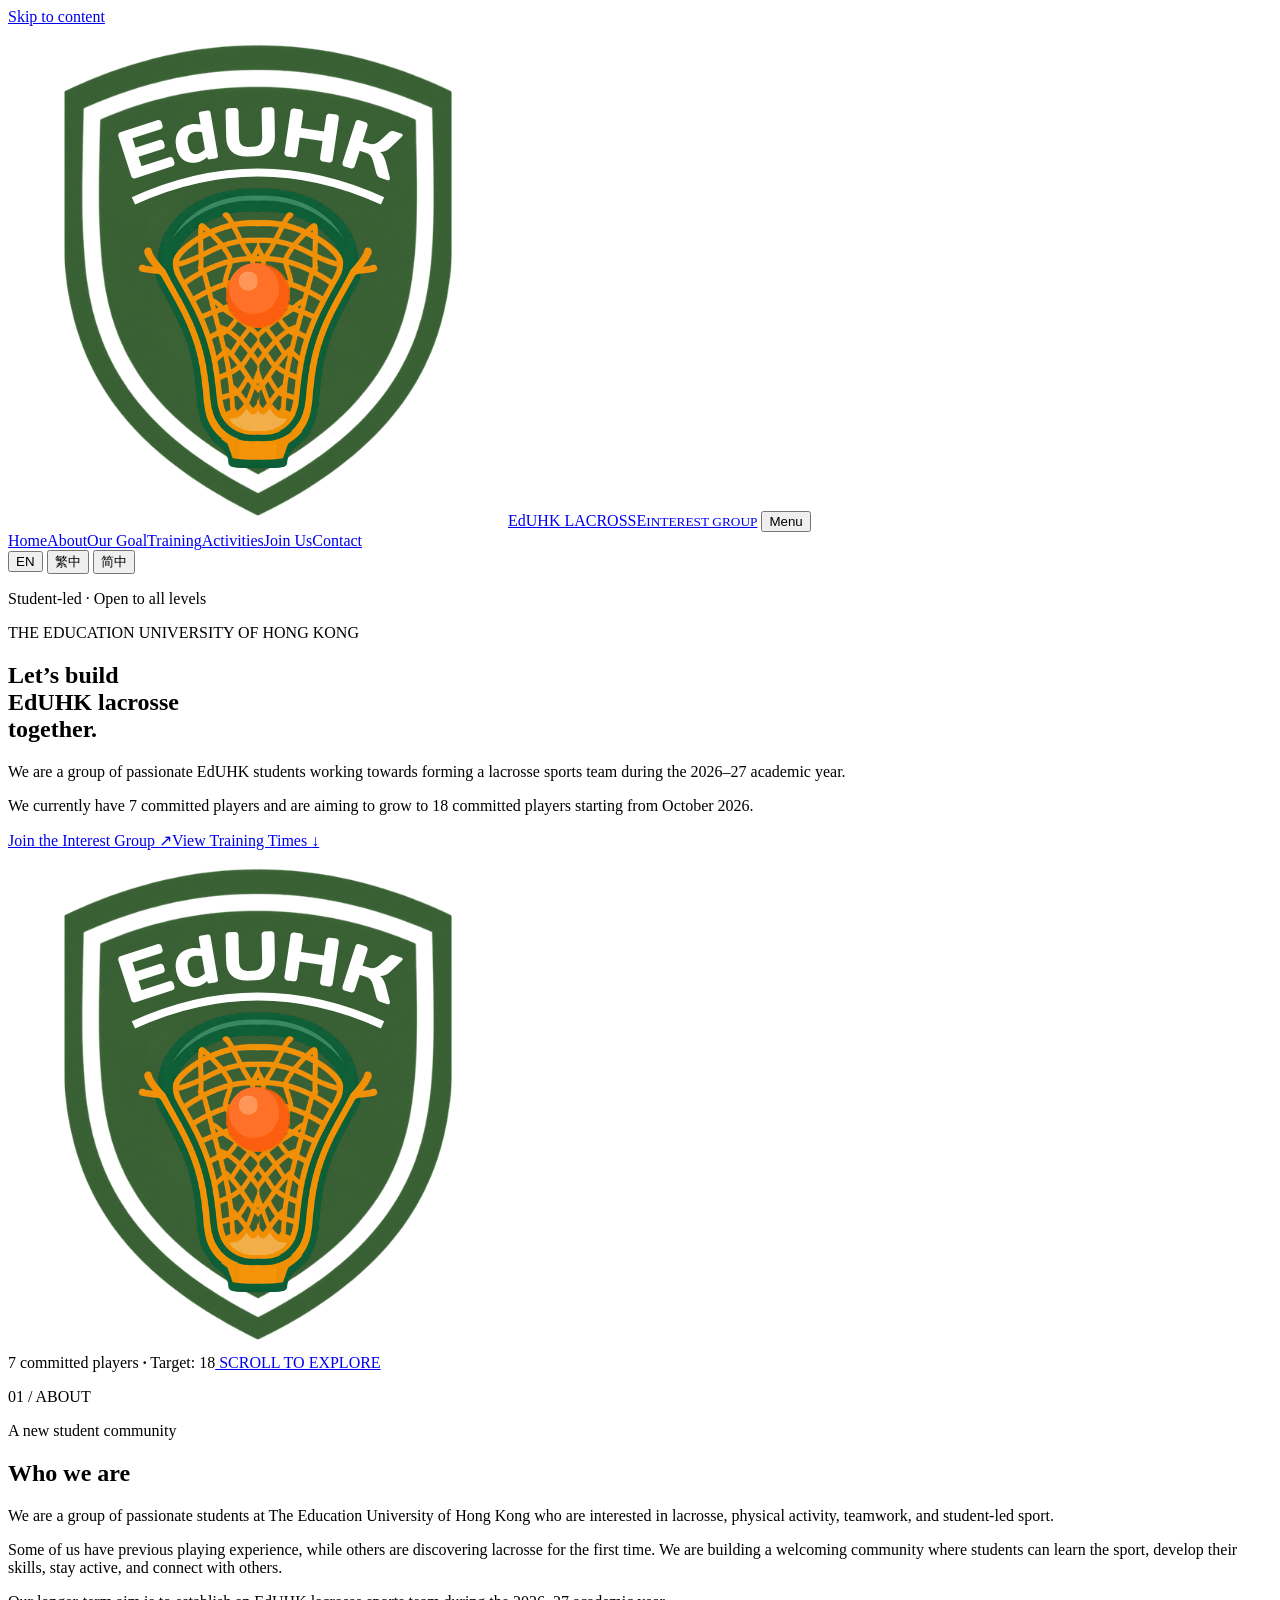
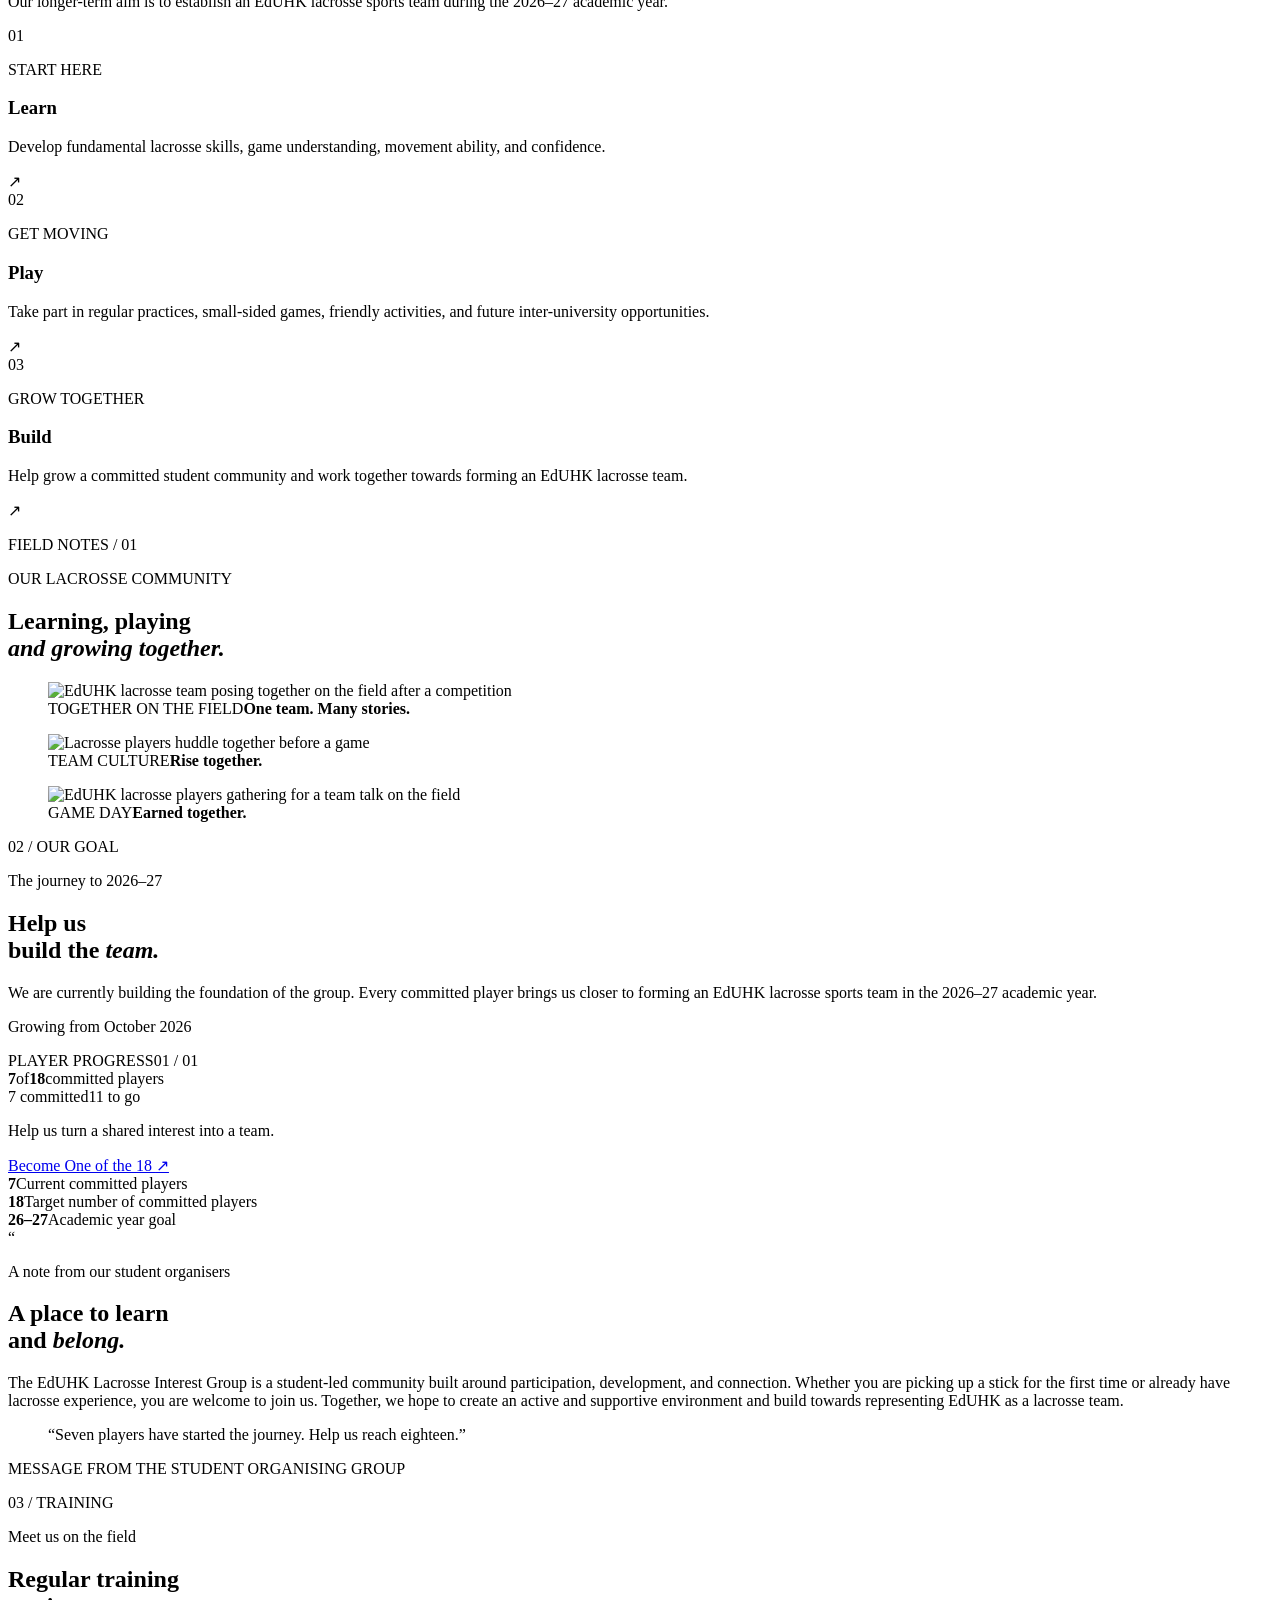
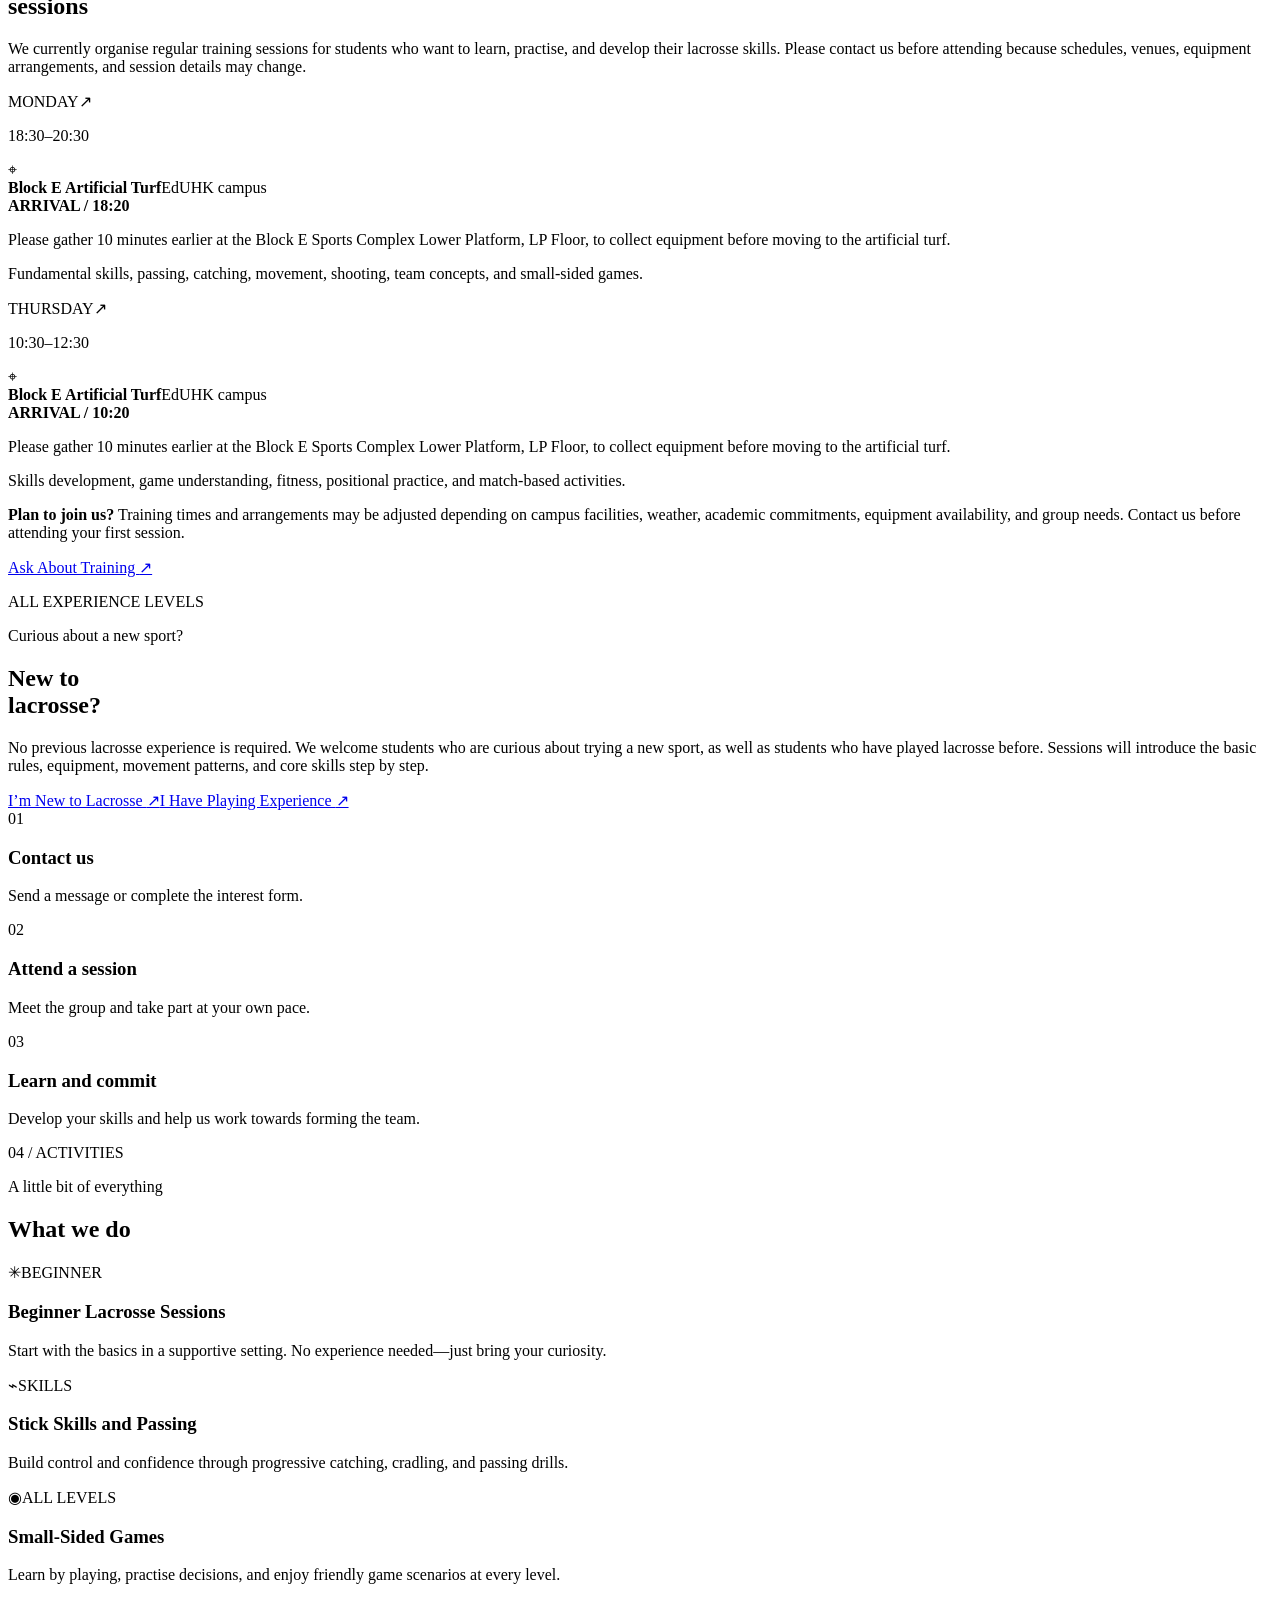
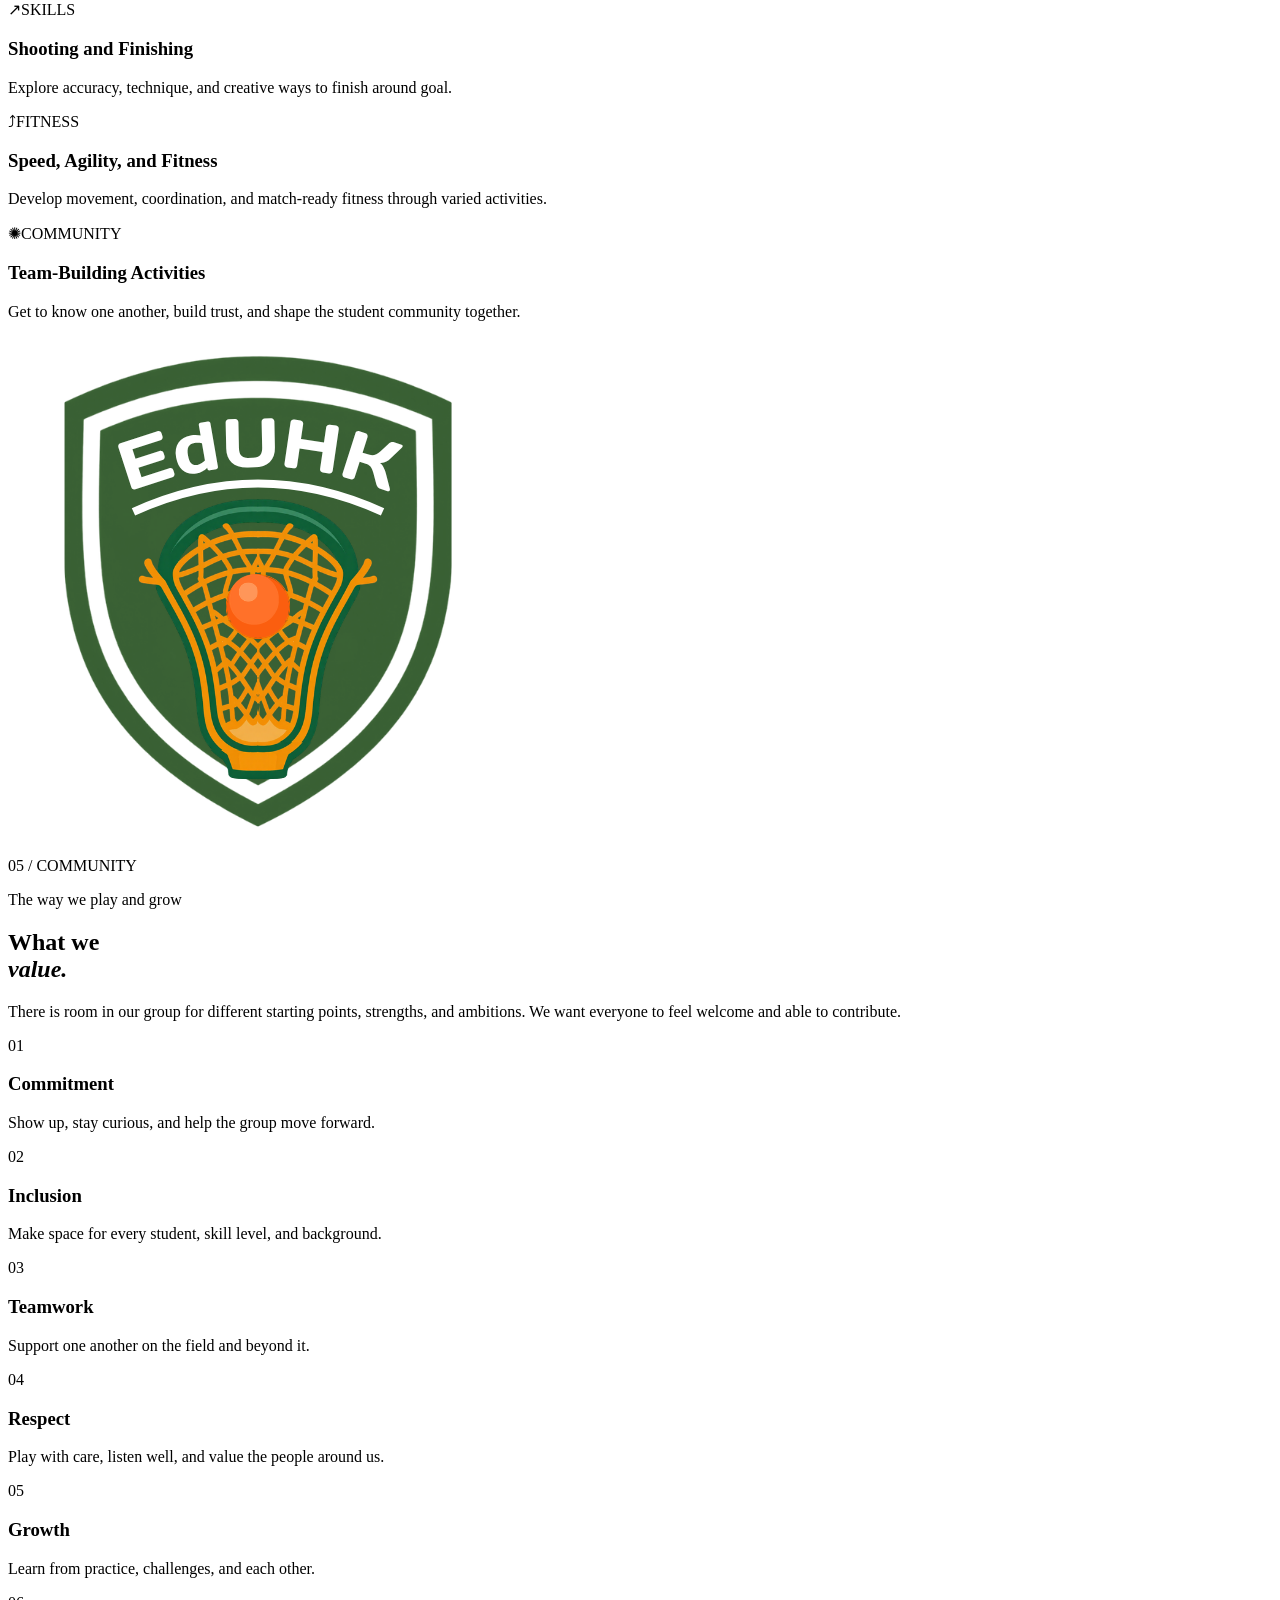
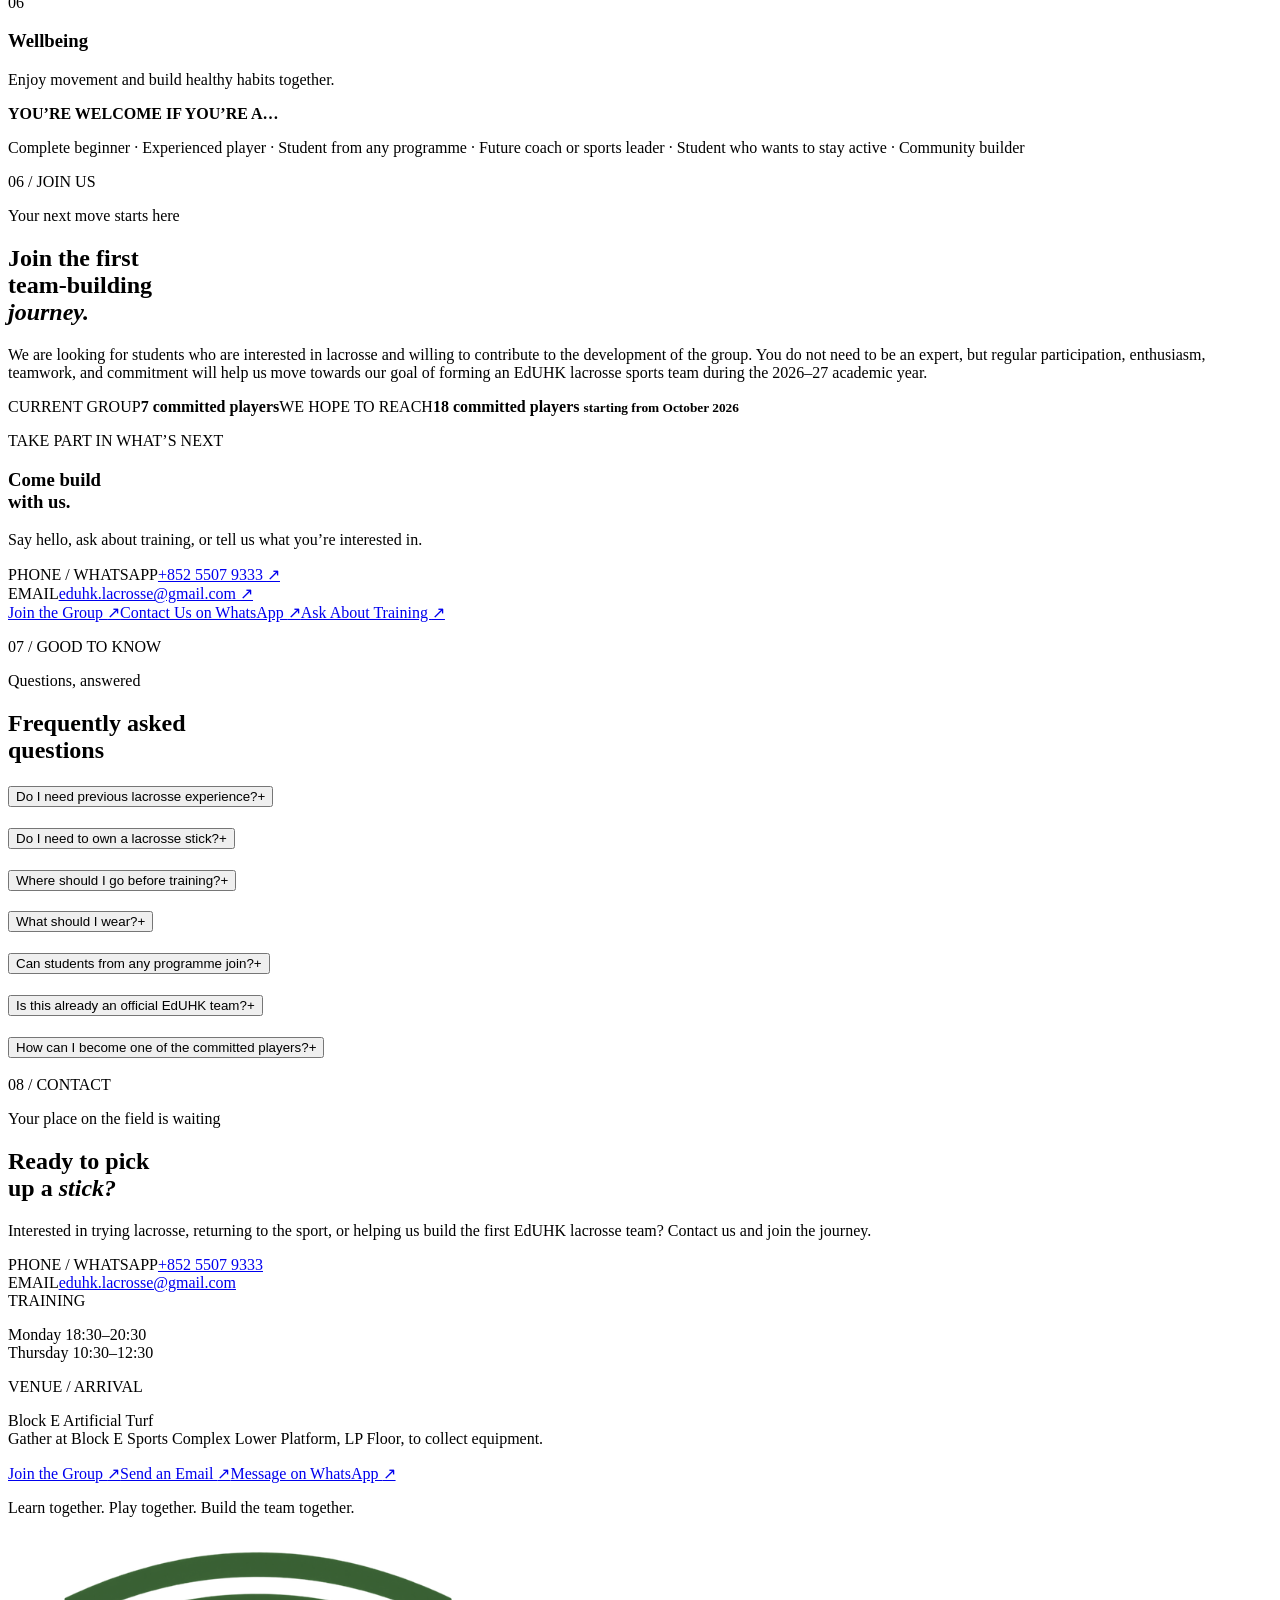
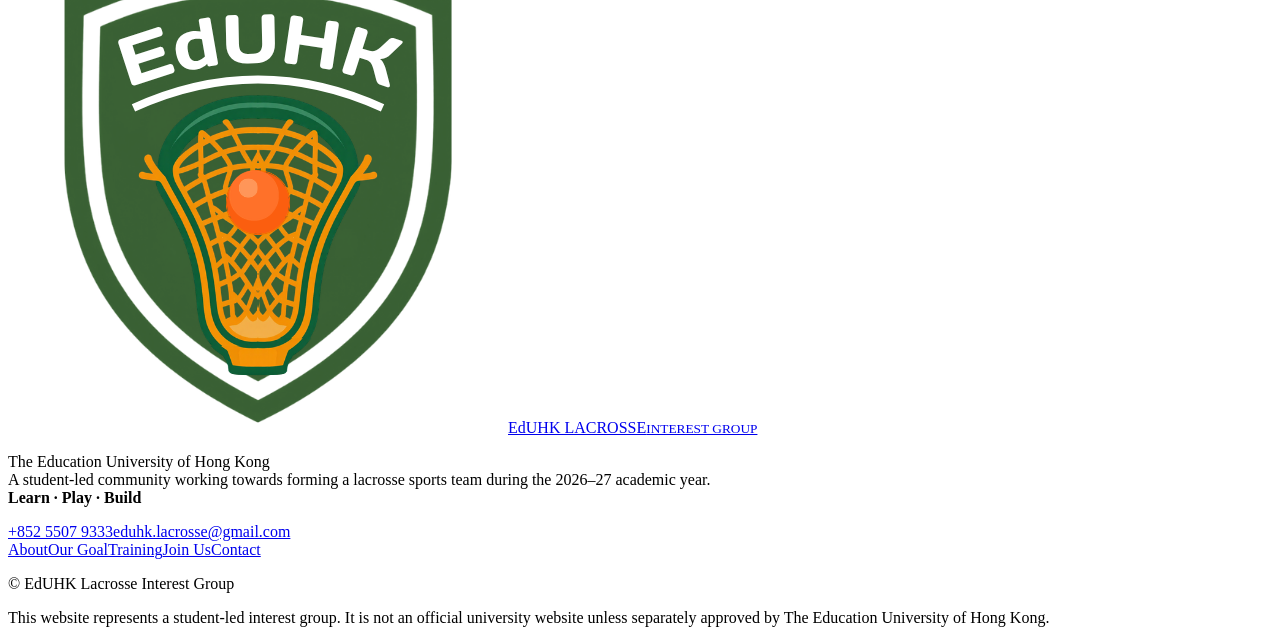
==== index.html @ 7cfa5824 "Add files via upload" ====
<!doctype html>
<html lang="en">
  <head>
    <meta charset="UTF-8" />
    <meta name="viewport" content="width=device-width, initial-scale=1.0" />
    <meta name="theme-color" content="#f7f3ea" />
    <meta name="description" content="Join the student-led EdUHK Lacrosse Interest Group. Learn the sport, meet teammates, and help build towards an EdUHK lacrosse team for 2026–27." />
    <title>EdUHK Lacrosse Interest Group</title>
    <link rel="stylesheet" href="style.css" />
    <script src="script.js" defer></script>
  </head>
  <body>
    <a class="skip-link" href="#main-content">Skip to content</a>
    <header class="site-header">
      <a class="brand" href="#home" aria-label="EdUHK Lacrosse Interest Group home"><img class="brand-mark" src="EdUHK%20Lacrosse%20Emblemcrest.png" alt="" /><span class="brand-name">EdUHK LACROSSE<small>INTEREST GROUP</small></span></a>
      <!-- Approved logo placement: insert an authorised EdUHK or group logo here only after approval. No official logo is used on this site. -->
      <button class="menu-toggle" type="button" aria-expanded="false" aria-controls="primary-navigation" aria-label="Open navigation"><span></span><span></span><span class="menu-label">Menu</span></button>
      <nav class="primary-navigation" id="primary-navigation" aria-label="Main navigation">
        <a href="#home">Home</a><a href="#about">About</a><a href="#goal">Our Goal</a><a href="#training">Training</a><a href="#activities">Activities</a><a href="#join">Join Us</a><a href="#contact">Contact</a>
      </nav>
      <div class="language-switcher" role="group" aria-label="Choose language">
        <button type="button" data-language="en" aria-pressed="false">EN</button>
        <button type="button" data-language="zh-hant" aria-pressed="false">繁中</button>
        <button type="button" data-language="zh-hans" aria-pressed="false">简中</button>
      </div>
    </header>

    <main id="main-content">
      <section class="hero" id="home" aria-labelledby="hero-title">
        <div class="hero-pattern" aria-hidden="true"></div>
        <div class="hero-content">
          <p class="eyebrow"><span class="eyebrow-line"></span> Student-led · Open to all levels</p>
          <p class="hero-label">THE EDUCATION UNIVERSITY OF HONG KONG</p>
          <h1 id="hero-title">Let’s build<br />EdUHK lacrosse<br /><span>together.</span></h1>
          <p class="hero-intro">We are a group of passionate EdUHK students working towards forming a lacrosse sports team during the 2026–27 academic year.</p>
          <p class="hero-detail">We currently have 7 committed players and are aiming to grow to 18 committed players starting from October 2026.</p>
          <div class="hero-actions"><a class="button button-primary" href="https://docs.google.com/forms/d/e/1FAIpQLScw_G3XYBwm4fAk4PmHPFVujRkLZhm_XG7UVZ4OKYPaZ5DOIA/viewform?usp=publish-editor" target="_blank" rel="noopener noreferrer">Join the Interest Group <span aria-hidden="true">↗</span></a><a class="button button-outline" href="#training">View Training Times <span aria-hidden="true">↓</span></a></div>
        </div>
        <div class="hero-visual">
          <img class="hero-emblem" src="EdUHK%20Lacrosse%20Emblemcrest.png" alt="EdUHK Lacrosse Emblemcrest showing the green-and-orange lacrosse crest" />
        </div>
        <div class="hero-bottom"><span class="status-badge"><span class="status-dot"></span> 7 committed players <b>·</b> Target: 18</span><a class="scroll-cue" href="#about"><span class="scroll-cue-line"></span> SCROLL TO EXPLORE</a></div>
      </section>

      <section class="section about-section" id="about" aria-labelledby="about-title">
        <div class="section-heading reveal"><p class="section-number">01 / ABOUT</p><div><p class="eyebrow">A new student community</p><h2 id="about-title">Who we are</h2></div></div>
        <div class="about-copy reveal"><p class="lead-copy">We are a group of passionate students at The Education University of Hong Kong who are interested in lacrosse, physical activity, teamwork, and student-led sport.</p><div class="about-copy-secondary"><p>Some of us have previous playing experience, while others are discovering lacrosse for the first time. We are building a welcoming community where students can learn the sport, develop their skills, stay active, and connect with others.</p><p>Our longer-term aim is to establish an EdUHK lacrosse sports team during the 2026–27 academic year.</p></div></div>
        <div class="feature-grid">
          <article class="feature-card reveal"><span class="feature-icon icon-learn" aria-hidden="true">01</span><p class="card-label">START HERE</p><h3>Learn</h3><p>Develop fundamental lacrosse skills, game understanding, movement ability, and confidence.</p><span class="card-arrow" aria-hidden="true">↗</span></article>
          <article class="feature-card reveal"><span class="feature-icon icon-play" aria-hidden="true">02</span><p class="card-label">GET MOVING</p><h3>Play</h3><p>Take part in regular practices, small-sided games, friendly activities, and future inter-university opportunities.</p><span class="card-arrow" aria-hidden="true">↗</span></article>
          <article class="feature-card reveal"><span class="feature-icon icon-build" aria-hidden="true">03</span><p class="card-label">GROW TOGETHER</p><h3>Build</h3><p>Help grow a committed student community and work together towards forming an EdUHK lacrosse team.</p><span class="card-arrow" aria-hidden="true">↗</span></article>
        </div>
      </section>

      <section class="team-gallery" aria-labelledby="team-gallery-title">
        <div class="gallery-inner">
          <div class="gallery-heading reveal"><p class="section-number">FIELD NOTES / 01</p><p class="eyebrow">OUR LACROSSE COMMUNITY</p><h2 id="team-gallery-title">Learning, playing<br /><em>and growing together.</em></h2></div>
          <div class="team-photo-grid">
            <figure class="team-photo team-photo-feature reveal"><img src="EdUHK%20Lacrosse%20Photo%20/PHOTO-2026-03-22-21-40-42.jpg" alt="EdUHK lacrosse team posing together on the field after a competition" loading="lazy" /><figcaption><span>TOGETHER ON THE FIELD</span><b>One team. Many stories.</b></figcaption></figure>
            <figure class="team-photo reveal"><img src="EdUHK%20Lacrosse%20Photo%20/PHOTO-2026-03-22-22-11-04.jpg" alt="Lacrosse players huddle together before a game" loading="lazy" /><figcaption><span>TEAM CULTURE</span><b>Rise together.</b></figcaption></figure>
            <figure class="team-photo reveal"><img src="EdUHK%20Lacrosse%20Photo%20/PHOTO-2026-03-22-21-41-08.jpg" alt="EdUHK lacrosse players gathering for a team talk on the field" loading="lazy" /><figcaption><span>GAME DAY</span><b>Earned together.</b></figcaption></figure>
          </div>
        </div>
      </section>

      <section class="goal-section" id="goal" aria-labelledby="goal-title">
        <div class="goal-inner">
          <div class="goal-copy reveal"><p class="section-number section-number-light">02 / OUR GOAL</p><p class="eyebrow eyebrow-light">The journey to 2026–27</p><h2 id="goal-title">Help us<br />build the <em>team.</em></h2><p>We are currently building the foundation of the group. Every committed player brings us closer to forming an EdUHK lacrosse sports team in the 2026–27 academic year.</p><p class="target-period"><span class="target-pulse"></span> Growing from October 2026</p></div>
          <div class="progress-panel reveal"><div class="progress-header"><span>PLAYER PROGRESS</span><span>01 / 01</span></div><div class="progress-count"><strong>7</strong><span>of</span><strong>18</strong><span>committed players</span></div><div class="progress-track" role="progressbar" aria-label="Committed players towards the target of 18" aria-valuenow="7" aria-valuemin="0" aria-valuemax="18" aria-valuetext="7 of 18 committed players"><span class="progress-fill"></span></div><div class="progress-caption"><span>7 committed</span><span>11 to go</span></div><p class="progress-note">Help us turn a shared interest into a team.</p><a class="button button-light" href="#join">Become One of the 18 <span aria-hidden="true">↗</span></a></div>
          <div class="stats-row"><article class="stat-card reveal"><strong>7</strong><span>Current committed players</span></article><article class="stat-card reveal"><strong>18</strong><span>Target number of committed players</span></article><article class="stat-card reveal"><strong>26<span>–27</span></strong><span>Academic year goal</span></article></div>
        </div>
      </section>

      <section class="message-section section" aria-labelledby="message-title">
        <div class="message-mark" aria-hidden="true">“</div><div class="message-content reveal"><p class="eyebrow">A note from our student organisers</p><h2 id="message-title">A place to learn<br />and <em>belong.</em></h2><p>The EdUHK Lacrosse Interest Group is a student-led community built around participation, development, and connection. Whether you are picking up a stick for the first time or already have lacrosse experience, you are welcome to join us. Together, we hope to create an active and supportive environment and build towards representing EdUHK as a lacrosse team.</p><blockquote>“Seven players have started the journey. Help us reach eighteen.”</blockquote><span class="message-attribution">MESSAGE FROM THE STUDENT ORGANISING GROUP</span></div>
      </section>

      <section class="section training-section" id="training" aria-labelledby="training-title">
        <div class="section-heading reveal"><p class="section-number">03 / TRAINING</p><div><p class="eyebrow">Meet us on the field</p><h2 id="training-title">Regular training<br />sessions</h2></div></div>
        <p class="section-intro reveal">We currently organise regular training sessions for students who want to learn, practise, and develop their lacrosse skills. Please contact us before attending because schedules, venues, equipment arrangements, and session details may change.</p>
        <div class="schedule-grid">
          <article class="schedule-card reveal"><div class="schedule-top"><span class="day-label">MONDAY</span><span class="schedule-icon" aria-hidden="true">↗</span></div><p class="schedule-time">18:30<span>–</span>20:30</p><div class="schedule-location"><span class="location-pin" aria-hidden="true">⌖</span><div><strong>Block E Artificial Turf</strong><span>EdUHK campus</span></div></div><div class="arrival-note"><strong>ARRIVAL / 18:20</strong><p>Please gather 10 minutes earlier at the Block E Sports Complex Lower Platform, LP Floor, to collect equipment before moving to the artificial turf.</p></div><p class="session-description">Fundamental skills, passing, catching, movement, shooting, team concepts, and small-sided games.</p></article>
          <article class="schedule-card schedule-card-green reveal"><div class="schedule-top"><span class="day-label">THURSDAY</span><span class="schedule-icon" aria-hidden="true">↗</span></div><p class="schedule-time">10:30<span>–</span>12:30</p><div class="schedule-location"><span class="location-pin" aria-hidden="true">⌖</span><div><strong>Block E Artificial Turf</strong><span>EdUHK campus</span></div></div><div class="arrival-note"><strong>ARRIVAL / 10:20</strong><p>Please gather 10 minutes earlier at the Block E Sports Complex Lower Platform, LP Floor, to collect equipment before moving to the artificial turf.</p></div><p class="session-description">Skills development, game understanding, fitness, positional practice, and match-based activities.</p></article>
        </div>
        <aside class="training-foot reveal" aria-label="Training arrangements"><p><strong>Plan to join us?</strong> Training times and arrangements may be adjusted depending on campus facilities, weather, academic commitments, equipment availability, and group needs. Contact us before attending your first session.</p><a class="text-link" href="mailto:eduhk.lacrosse@gmail.com?subject=Question%20About%20Lacrosse%20Training">Ask About Training <span aria-hidden="true">↗</span></a></aside>
      </section>

      <section class="beginner-section" aria-labelledby="beginner-title"><div class="beginner-inner"><div class="beginner-copy reveal"><p class="section-number section-number-light">ALL EXPERIENCE LEVELS</p><p class="eyebrow eyebrow-light">Curious about a new sport?</p><h2 id="beginner-title">New to<br />lacrosse<span>?</span></h2><p>No previous lacrosse experience is required. We welcome students who are curious about trying a new sport, as well as students who have played lacrosse before. Sessions will introduce the basic rules, equipment, movement patterns, and core skills step by step.</p><div class="beginner-actions"><a class="button button-light" href="#join">I’m New to Lacrosse <span aria-hidden="true">↗</span></a><a class="button button-dark-outline" href="#join">I Have Playing Experience <span aria-hidden="true">↗</span></a></div></div><div class="steps-list"><article class="step-item reveal"><span>01</span><div><h3>Contact us</h3><p>Send a message or complete the interest form.</p></div></article><article class="step-item reveal"><span>02</span><div><h3>Attend a session</h3><p>Meet the group and take part at your own pace.</p></div></article><article class="step-item reveal"><span>03</span><div><h3>Learn and commit</h3><p>Develop your skills and help us work towards forming the team.</p></div></article></div></div></section>

      <section class="section activities-section" id="activities" aria-labelledby="activities-title"><div class="section-heading reveal"><p class="section-number">04 / ACTIVITIES</p><div><p class="eyebrow">A little bit of everything</p><h2 id="activities-title">What we do</h2></div></div><div class="activity-grid">
        <article class="activity-card reveal"><span class="activity-icon" aria-hidden="true">✳</span><span class="activity-tag">BEGINNER</span><h3>Beginner Lacrosse Sessions</h3><p>Start with the basics in a supportive setting. No experience needed—just bring your curiosity.</p></article>
        <article class="activity-card reveal"><span class="activity-icon" aria-hidden="true">⌁</span><span class="activity-tag">SKILLS</span><h3>Stick Skills and Passing</h3><p>Build control and confidence through progressive catching, cradling, and passing drills.</p></article>
        <article class="activity-card reveal"><span class="activity-icon" aria-hidden="true">◉</span><span class="activity-tag">ALL LEVELS</span><h3>Small-Sided Games</h3><p>Learn by playing, practise decisions, and enjoy friendly game scenarios at every level.</p></article>
        <article class="activity-card reveal"><span class="activity-icon" aria-hidden="true">↗</span><span class="activity-tag">SKILLS</span><h3>Shooting and Finishing</h3><p>Explore accuracy, technique, and creative ways to finish around goal.</p></article>
        <article class="activity-card reveal"><span class="activity-icon" aria-hidden="true">⤴</span><span class="activity-tag">FITNESS</span><h3>Speed, Agility, and Fitness</h3><p>Develop movement, coordination, and match-ready fitness through varied activities.</p></article>
        <article class="activity-card reveal"><span class="activity-icon" aria-hidden="true">✺</span><span class="activity-tag">COMMUNITY</span><h3>Team-Building Activities</h3><p>Get to know one another, build trust, and shape the student community together.</p></article>
      </div></section>

      <section class="values-section" aria-labelledby="values-title"><img class="values-emblem" src="EdUHK%20Lacrosse%20Emblemcrest.png" alt="" aria-hidden="true" /><div class="values-inner"><div class="values-heading reveal"><p class="section-number">05 / COMMUNITY</p><p class="eyebrow">The way we play and grow</p><h2 id="values-title">What we<br /><em>value.</em></h2><p>There is room in our group for different starting points, strengths, and ambitions. We want everyone to feel welcome and able to contribute.</p></div><div class="values-grid"><article class="value-item reveal"><span>01</span><h3>Commitment</h3><p>Show up, stay curious, and help the group move forward.</p></article><article class="value-item reveal"><span>02</span><h3>Inclusion</h3><p>Make space for every student, skill level, and background.</p></article><article class="value-item reveal"><span>03</span><h3>Teamwork</h3><p>Support one another on the field and beyond it.</p></article><article class="value-item reveal"><span>04</span><h3>Respect</h3><p>Play with care, listen well, and value the people around us.</p></article><article class="value-item reveal"><span>05</span><h3>Growth</h3><p>Learn from practice, challenges, and each other.</p></article><article class="value-item reveal"><span>06</span><h3>Wellbeing</h3><p>Enjoy movement and build healthy habits together.</p></article></div><div class="welcome-strip reveal"><strong>YOU’RE WELCOME IF YOU’RE A…</strong><p>Complete beginner <span>·</span> Experienced player <span>·</span> Student from any programme <span>·</span> Future coach or sports leader <span>·</span> Student who wants to stay active <span>·</span> Community builder</p></div></div></section>

      <section class="join-section" id="join" aria-labelledby="join-title"><div class="join-inner"><div class="join-copy reveal"><p class="section-number section-number-light">06 / JOIN US</p><p class="eyebrow eyebrow-light">Your next move starts here</p><h2 id="join-title">Join the first<br />team-building<br /><em>journey.</em></h2><p>We are looking for students who are interested in lacrosse and willing to contribute to the development of the group. You do not need to be an expert, but regular participation, enthusiasm, teamwork, and commitment will help us move towards our goal of forming an EdUHK lacrosse sports team during the 2026–27 academic year.</p><div class="join-target"><span>CURRENT GROUP</span><strong>7 committed players</strong><span>WE HOPE TO REACH</span><strong>18 committed players <small>starting from October 2026</small></strong></div></div><div class="join-card reveal"><p class="card-label">TAKE PART IN WHAT’S NEXT</p><h3>Come build<br />with us.</h3><p>Say hello, ask about training, or tell us what you’re interested in.</p><div class="contact-method"><span>PHONE / WHATSAPP</span><a href="tel:+85255079333">+852 5507 9333 <span aria-hidden="true">↗</span></a></div><div class="contact-method"><span>EMAIL</span><a href="mailto:eduhk.lacrosse@gmail.com">eduhk.lacrosse@gmail.com <span aria-hidden="true">↗</span></a></div><!-- Replace these contact actions with an approved Google Form, Instagram account, or student group-chat link when available. --><div class="join-buttons"><a class="button button-primary" href="https://docs.google.com/forms/d/e/1FAIpQLScw_G3XYBwm4fAk4PmHPFVujRkLZhm_XG7UVZ4OKYPaZ5DOIA/viewform?usp=publish-editor" target="_blank" rel="noopener noreferrer">Join the Group <span aria-hidden="true">↗</span></a><a class="button button-whatsapp" href="https://wa.me/85255079333" target="_blank" rel="noopener noreferrer">Contact Us on WhatsApp <span aria-hidden="true">↗</span></a><a class="button button-outline" href="mailto:eduhk.lacrosse@gmail.com?subject=Question%20About%20Lacrosse%20Training">Ask About Training <span aria-hidden="true">↗</span></a></div></div></div></section>

      <section class="section faq-section" aria-labelledby="faq-title"><div class="section-heading reveal"><p class="section-number">07 / GOOD TO KNOW</p><div><p class="eyebrow">Questions, answered</p><h2 id="faq-title">Frequently asked<br />questions</h2></div></div><div class="faq-list">
        <article class="faq-item reveal"><h3><button class="faq-question" type="button" aria-expanded="false" aria-controls="faq-answer-1" id="faq-question-1">Do I need previous lacrosse experience?<span aria-hidden="true">+</span></button></h3><div class="faq-answer" id="faq-answer-1" role="region" aria-labelledby="faq-question-1" hidden><p>No. Beginners are welcome, and we will introduce basic skills, rules, equipment, and game activities step by step.</p></div></article>
        <article class="faq-item reveal"><h3><button class="faq-question" type="button" aria-expanded="false" aria-controls="faq-answer-2" id="faq-question-2">Do I need to own a lacrosse stick?<span aria-hidden="true">+</span></button></h3><div class="faq-answer" id="faq-answer-2" role="region" aria-labelledby="faq-question-2" hidden><p>Not necessarily. Contact the organising group before attending so we can explain current equipment arrangements and availability. If you are browsing options, the <a href="https://www.nike.com/t/surge-lt-big-kids-lacrosse-complete-stick-hfMVWn" target="_blank" rel="noopener noreferrer">Nike Surge LT lacrosse stick</a> is one example—please check sizing and suitability with us before purchasing.</p></div></article>
        <article class="faq-item reveal"><h3><button class="faq-question" type="button" aria-expanded="false" aria-controls="faq-answer-3" id="faq-question-3">Where should I go before training?<span aria-hidden="true">+</span></button></h3><div class="faq-answer" id="faq-answer-3" role="region" aria-labelledby="faq-question-3" hidden><p>Gather at the Block E Sports Complex Lower Platform, LP Floor. We will collect equipment before going to the Block E Artificial Turf.</p></div></article>
        <article class="faq-item reveal"><h3><button class="faq-question" type="button" aria-expanded="false" aria-controls="faq-answer-4" id="faq-question-4">What should I wear?<span aria-hidden="true">+</span></button></h3><div class="faq-answer" id="faq-answer-4" role="region" aria-labelledby="faq-question-4" hidden><p>Wear comfortable sports clothing and suitable athletic shoes. Bring water and any personal sports equipment you already have.</p></div></article>
        <article class="faq-item reveal"><h3><button class="faq-question" type="button" aria-expanded="false" aria-controls="faq-answer-5" id="faq-question-5">Can students from any programme join?<span aria-hidden="true">+</span></button></h3><div class="faq-answer" id="faq-answer-5" role="region" aria-labelledby="faq-question-5" hidden><p>Yes. The group welcomes students from different programmes who are interested in learning, participating, and helping to build the community.</p></div></article>
        <article class="faq-item reveal"><h3><button class="faq-question" type="button" aria-expanded="false" aria-controls="faq-answer-6" id="faq-question-6">Is this already an official EdUHK team?<span aria-hidden="true">+</span></button></h3><div class="faq-answer" id="faq-answer-6" role="region" aria-labelledby="faq-question-6" hidden><p>We are currently a student-led lacrosse interest group working towards forming a sports team during the 2026–27 academic year. Official team status and future competitions will depend on the relevant approval and development process.</p></div></article>
        <article class="faq-item reveal"><h3><button class="faq-question" type="button" aria-expanded="false" aria-controls="faq-answer-7" id="faq-question-7">How can I become one of the committed players?<span aria-hidden="true">+</span></button></h3><div class="faq-answer" id="faq-answer-7" role="region" aria-labelledby="faq-question-7" hidden><p>Contact us by WhatsApp or email, attend training regularly, and speak with the organising group about your interest and availability.</p></div></article>
      </div></section>

      <section class="contact-section" id="contact" aria-labelledby="contact-title"><div class="contact-decoration" aria-hidden="true"><span></span><span></span><span></span></div><div class="contact-content reveal"><p class="section-number section-number-light">08 / CONTACT</p><p class="eyebrow eyebrow-light">Your place on the field is waiting</p><h2 id="contact-title">Ready to pick<br />up a <em>stick?</em></h2><p class="contact-intro">Interested in trying lacrosse, returning to the sport, or helping us build the first EdUHK lacrosse team? Contact us and join the journey.</p><div class="contact-overview"><div><span>PHONE / WHATSAPP</span><a href="tel:+85255079333">+852 5507 9333</a></div><div><span>EMAIL</span><a href="mailto:eduhk.lacrosse@gmail.com">eduhk.lacrosse@gmail.com</a></div><div><span>TRAINING</span><p>Monday 18:30–20:30<br />Thursday 10:30–12:30</p></div><div><span>VENUE / ARRIVAL</span><p>Block E Artificial Turf<br />Gather at Block E Sports Complex Lower Platform, LP Floor, to collect equipment.</p></div></div><div class="contact-actions"><a class="button button-light" href="mailto:eduhk.lacrosse@gmail.com?subject=Join%20EdUHK%20Lacrosse%20Interest%20Group">Join the Group <span aria-hidden="true">↗</span></a><a class="button button-dark-outline" href="mailto:eduhk.lacrosse@gmail.com">Send an Email <span aria-hidden="true">↗</span></a><a class="button button-dark-outline" href="https://wa.me/85255079333" target="_blank" rel="noopener noreferrer">Message on WhatsApp <span aria-hidden="true">↗</span></a></div><p class="final-line">Learn together. Play together. Build the team together.</p></div></section>
    </main>

    <footer class="site-footer"><div class="footer-main"><a class="brand footer-brand" href="#home" aria-label="EdUHK Lacrosse Interest Group home"><img class="brand-mark" src="EdUHK%20Lacrosse%20Emblemcrest.png" alt="" /><span class="brand-name">EdUHK LACROSSE<small>INTEREST GROUP</small></span></a><p>The Education University of Hong Kong<br />A student-led community working towards forming a lacrosse sports team during the 2026–27 academic year.<br /><strong class="footer-tagline">Learn · Play · Build</strong></p><div class="footer-contact"><a href="tel:+85255079333">+852 5507 9333</a><a href="mailto:eduhk.lacrosse@gmail.com">eduhk.lacrosse@gmail.com</a></div></div><div class="footer-bottom"><nav aria-label="Footer navigation"><a href="#about">About</a><a href="#goal">Our Goal</a><a href="#training">Training</a><a href="#join">Join Us</a><a href="#contact">Contact</a></nav><p>© <span id="current-year"></span> EdUHK Lacrosse Interest Group</p></div><p class="disclaimer">This website represents a student-led interest group. It is not an official university website unless separately approved by The Education University of Hong Kong.</p></footer>
  </body>
</html>
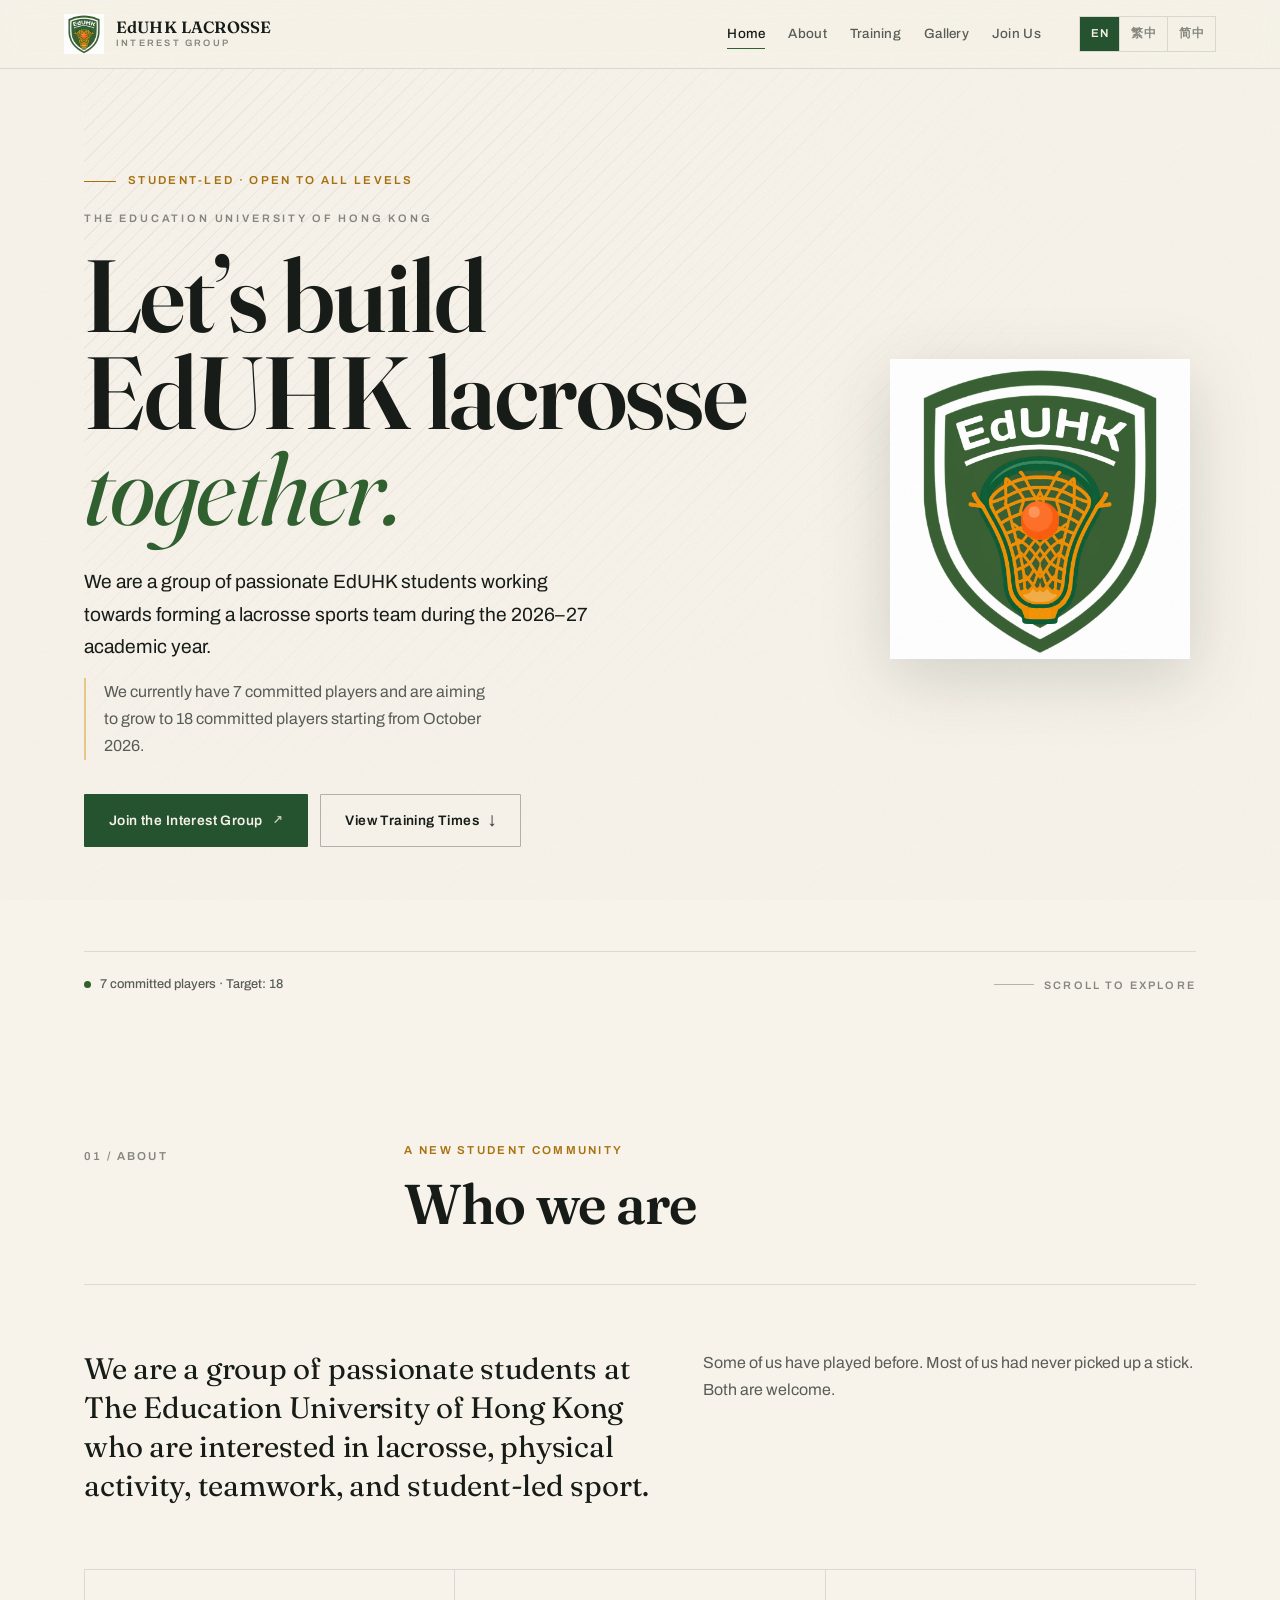
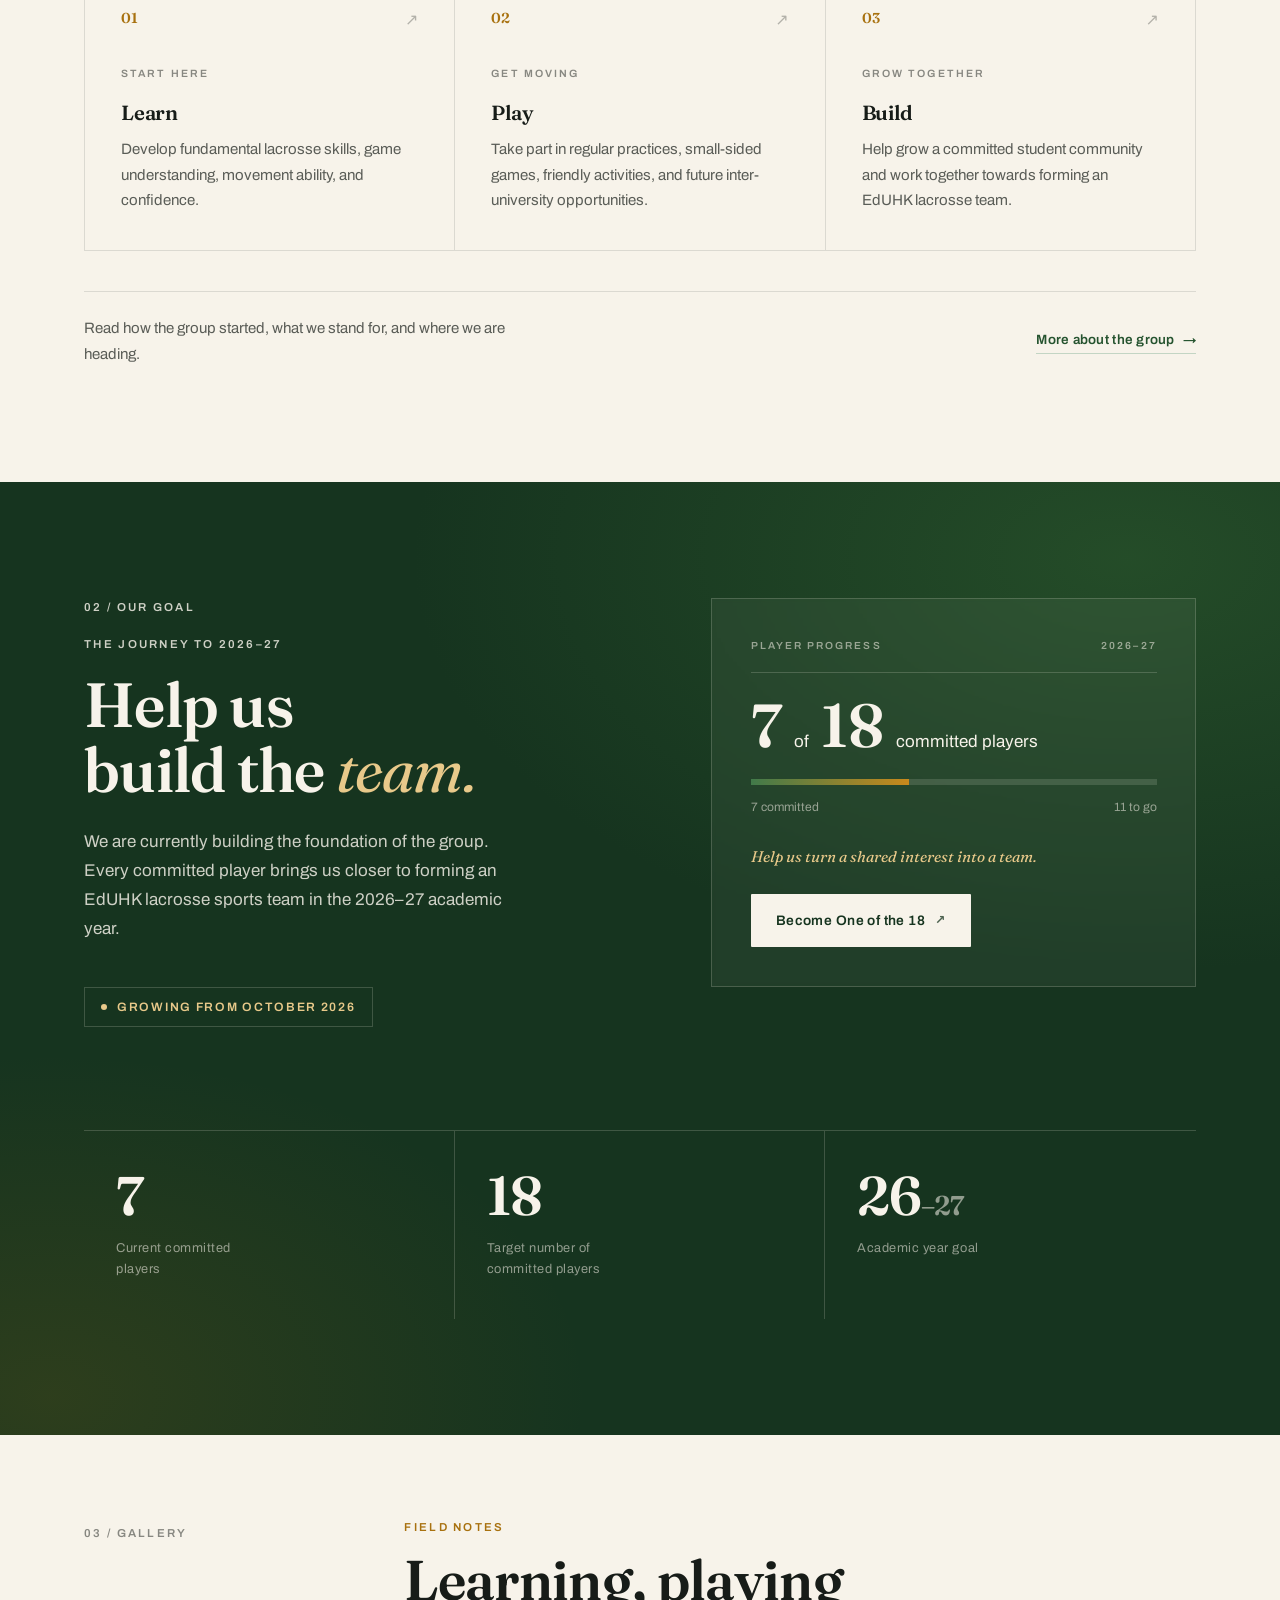
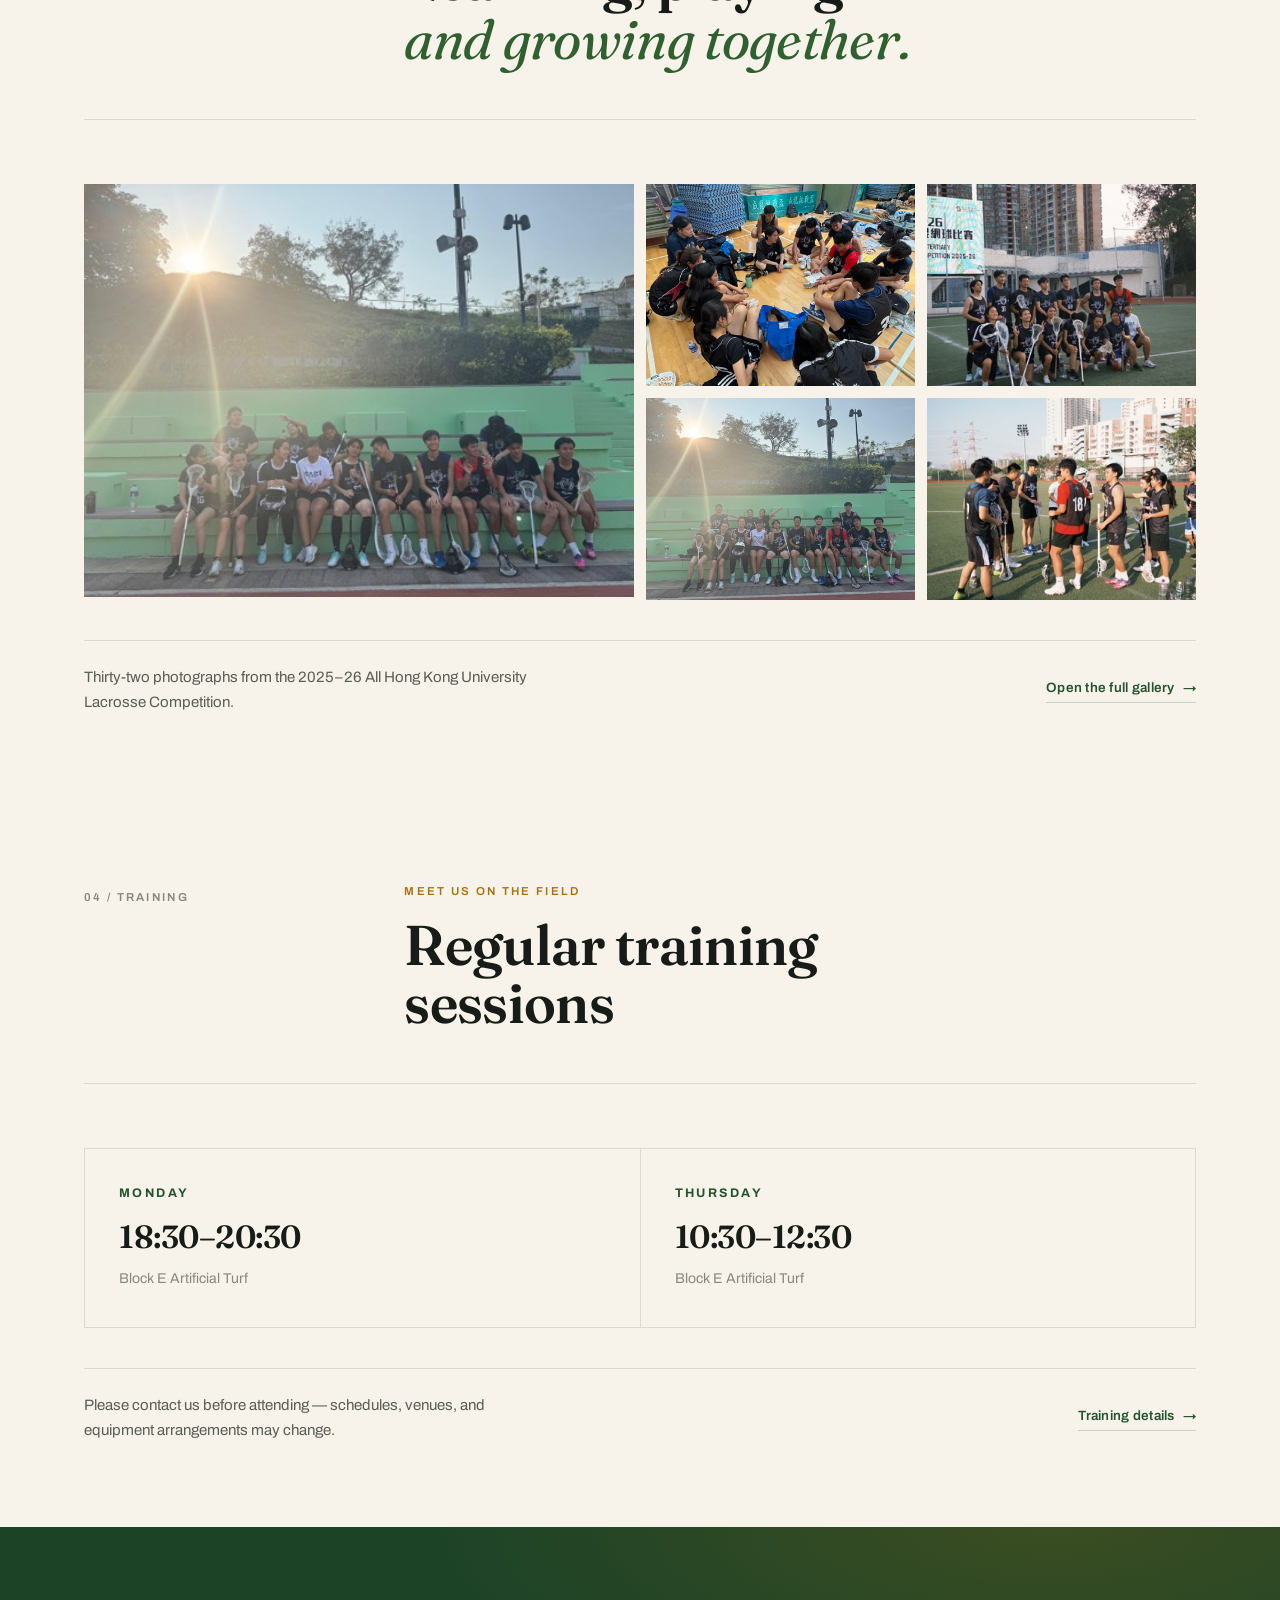
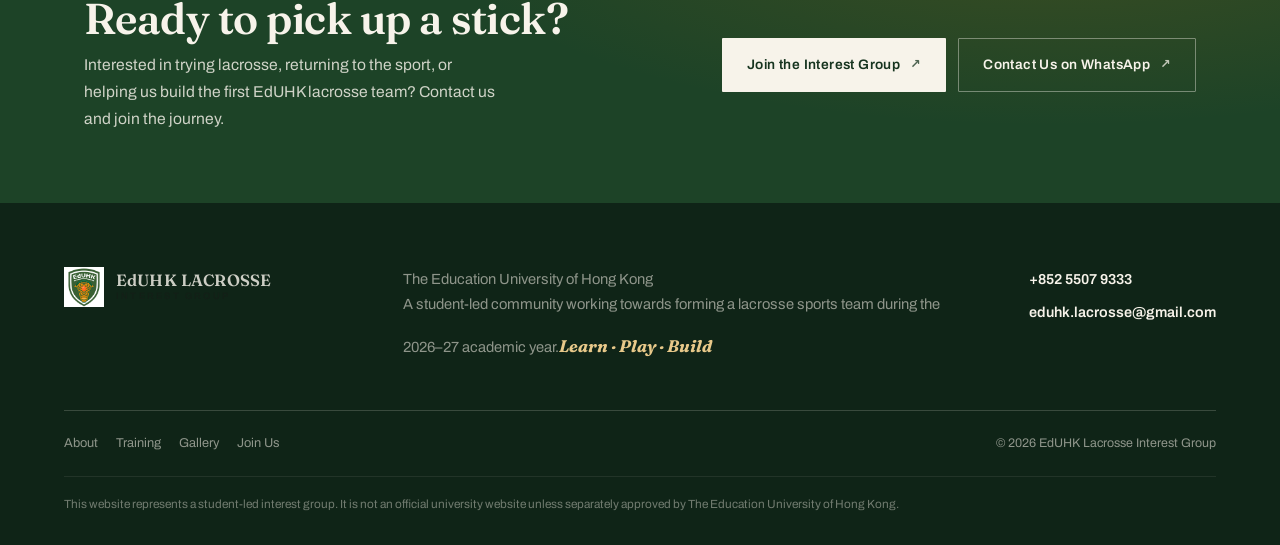
==== commit 7313b695: "Rebuild the site as five pages with full trilingual support The site as committed was not functional" ====
--- a/index.html
+++ b/index.html
@@ -1,118 +1,254 @@
 <!doctype html>
-<html lang="en">
+<html lang="en" data-lang="en">
   <head>
     <meta charset="UTF-8" />
     <meta name="viewport" content="width=device-width, initial-scale=1.0" />
     <meta name="theme-color" content="#f7f3ea" />
     <meta name="description" content="Join the student-led EdUHK Lacrosse Interest Group. Learn the sport, meet teammates, and help build towards an EdUHK lacrosse team for 2026–27." />
     <title>EdUHK Lacrosse Interest Group</title>
-    <link rel="stylesheet" href="style.css" />
-    <script src="script.js" defer></script>
+
+    <link rel="preconnect" href="https://fonts.googleapis.com" />
+    <link rel="preconnect" href="https://fonts.gstatic.com" crossorigin />
+    <link href="https://fonts.googleapis.com/css2?family=Archivo:wght@400;500;600;700&family=Fraunces:ital,opsz,wght@0,9..144,400;0,9..144,600;0,9..144,700;1,9..144,400;1,9..144,600&display=swap" rel="stylesheet" />
+
+    <link rel="icon" href="assets/img/emblem.png" />
+    <link rel="apple-touch-icon" href="assets/img/emblem.png" />
+    <link rel="stylesheet" href="assets/css/style.css" />
+    <script>document.documentElement.classList.add('js');</script>
   </head>
-  <body>
-    <a class="skip-link" href="#main-content">Skip to content</a>
+  <body data-page="home">
+<!--H:START-->
+    <a class="skip-link" href="#main-content" data-i18n="common.skip">Skip to content</a>
+
     <header class="site-header">
-      <a class="brand" href="#home" aria-label="EdUHK Lacrosse Interest Group home"><img class="brand-mark" src="EdUHK%20Lacrosse%20Emblemcrest.png" alt="" /><span class="brand-name">EdUHK LACROSSE<small>INTEREST GROUP</small></span></a>
-      <!-- Approved logo placement: insert an authorised EdUHK or group logo here only after approval. No official logo is used on this site. -->
-      <button class="menu-toggle" type="button" aria-expanded="false" aria-controls="primary-navigation" aria-label="Open navigation"><span></span><span></span><span class="menu-label">Menu</span></button>
-      <nav class="primary-navigation" id="primary-navigation" aria-label="Main navigation">
-        <a href="#home">Home</a><a href="#about">About</a><a href="#goal">Our Goal</a><a href="#training">Training</a><a href="#activities">Activities</a><a href="#join">Join Us</a><a href="#contact">Contact</a>
+      <a class="brand" href="index.html" data-i18n-attr="aria-label:common.brandHome">
+        <img class="brand-mark" src="assets/img/emblem.png" alt="" width="500" height="500" />
+        <span class="brand-name"><span data-i18n="common.brand.name">EdUHK LACROSSE</span><small data-i18n="common.brand.sub">INTEREST GROUP</small></span>
+      </a>
+
+      <button class="menu-toggle" type="button" aria-expanded="false" aria-controls="primary-navigation" data-i18n-attr="aria-label:common.openNav">
+        <span></span><span></span><span class="menu-label" data-i18n="common.menu">Menu</span>
+      </button>
+
+      <nav class="primary-navigation" id="primary-navigation" data-i18n-attr="aria-label:common.mainNav">
+          <a href="index.html" aria-current="page" data-i18n="nav.home">Home</a>
+          <a href="about.html" data-i18n="nav.about">About</a>
+          <a href="training.html" data-i18n="nav.training">Training</a>
+          <a href="gallery.html" data-i18n="nav.gallery">Gallery</a>
+          <a href="join.html" data-i18n="nav.join">Join</a>
       </nav>
-      <div class="language-switcher" role="group" aria-label="Choose language">
-        <button type="button" data-language="en" aria-pressed="false">EN</button>
-        <button type="button" data-language="zh-hant" aria-pressed="false">繁中</button>
-        <button type="button" data-language="zh-hans" aria-pressed="false">简中</button>
+
+      <div class="language-switcher" role="group" data-i18n-attr="aria-label:common.lang.label">
+        <button type="button" data-language="en" aria-pressed="true" lang="en">EN</button>
+        <button type="button" data-language="zh-hant" aria-pressed="false" lang="zh-Hant">繁中</button>
+        <button type="button" data-language="zh-hans" aria-pressed="false" lang="zh-Hans">简中</button>
       </div>
     </header>
+<!--H:END-->
 
     <main id="main-content">
-      <section class="hero" id="home" aria-labelledby="hero-title">
+      <!-- ============================= HERO ============================= -->
+      <section class="hero" aria-labelledby="hero-title">
         <div class="hero-pattern" aria-hidden="true"></div>
         <div class="hero-content">
-          <p class="eyebrow"><span class="eyebrow-line"></span> Student-led · Open to all levels</p>
-          <p class="hero-label">THE EDUCATION UNIVERSITY OF HONG KONG</p>
-          <h1 id="hero-title">Let’s build<br />EdUHK lacrosse<br /><span>together.</span></h1>
-          <p class="hero-intro">We are a group of passionate EdUHK students working towards forming a lacrosse sports team during the 2026–27 academic year.</p>
-          <p class="hero-detail">We currently have 7 committed players and are aiming to grow to 18 committed players starting from October 2026.</p>
-          <div class="hero-actions"><a class="button button-primary" href="https://docs.google.com/forms/d/e/1FAIpQLScw_G3XYBwm4fAk4PmHPFVujRkLZhm_XG7UVZ4OKYPaZ5DOIA/viewform?usp=publish-editor" target="_blank" rel="noopener noreferrer">Join the Interest Group <span aria-hidden="true">↗</span></a><a class="button button-outline" href="#training">View Training Times <span aria-hidden="true">↓</span></a></div>
+          <p class="eyebrow"><span class="eyebrow-line"></span> <span data-i18n="home.hero.eyebrow">Student-led · Open to all levels</span></p>
+          <p class="hero-label" data-i18n="home.hero.label">THE EDUCATION UNIVERSITY OF HONG KONG</p>
+          <h1 id="hero-title" data-i18n="home.hero.title">Let’s build<br />EdUHK lacrosse<br /><span>together.</span></h1>
+          <p class="hero-intro" data-i18n="home.hero.intro">We are a group of passionate EdUHK students working towards forming a lacrosse sports team during the 2026–27 academic year.</p>
+          <p class="hero-detail" data-i18n="home.hero.detail">We currently have 7 committed players and are aiming to grow to 18 committed players starting from October 2026.</p>
+          <div class="hero-actions">
+            <a class="button button-primary" href="join.html"><span data-i18n="cta.join">Join the Interest Group</span> <span aria-hidden="true">↗</span></a>
+            <a class="button button-outline" href="training.html"><span data-i18n="cta.training">View Training Times</span> <span aria-hidden="true">↓</span></a>
+          </div>
         </div>
         <div class="hero-visual">
-          <img class="hero-emblem" src="EdUHK%20Lacrosse%20Emblemcrest.png" alt="EdUHK Lacrosse Emblemcrest showing the green-and-orange lacrosse crest" />
-        </div>
-        <div class="hero-bottom"><span class="status-badge"><span class="status-dot"></span> 7 committed players <b>·</b> Target: 18</span><a class="scroll-cue" href="#about"><span class="scroll-cue-line"></span> SCROLL TO EXPLORE</a></div>
-      </section>
-
-      <section class="section about-section" id="about" aria-labelledby="about-title">
-        <div class="section-heading reveal"><p class="section-number">01 / ABOUT</p><div><p class="eyebrow">A new student community</p><h2 id="about-title">Who we are</h2></div></div>
-        <div class="about-copy reveal"><p class="lead-copy">We are a group of passionate students at The Education University of Hong Kong who are interested in lacrosse, physical activity, teamwork, and student-led sport.</p><div class="about-copy-secondary"><p>Some of us have previous playing experience, while others are discovering lacrosse for the first time. We are building a welcoming community where students can learn the sport, develop their skills, stay active, and connect with others.</p><p>Our longer-term aim is to establish an EdUHK lacrosse sports team during the 2026–27 academic year.</p></div></div>
+          <img class="hero-emblem" src="assets/img/emblem.png" alt="" width="500" height="500" />
+        </div>
+        <div class="hero-bottom">
+          <span class="status-badge"><span class="status-dot"></span> <span data-i18n="home.hero.status">7 committed players · Target: 18</span></span>
+          <a class="scroll-cue" href="#about-teaser"><span class="scroll-cue-line"></span> <span data-i18n="home.hero.scroll">SCROLL TO EXPLORE</span></a>
+        </div>
+      </section>
+
+      <!-- ========================== 01 · ABOUT ========================== -->
+      <section class="section" id="about-teaser" aria-labelledby="teaser-title">
+        <div class="section-heading reveal">
+          <p class="section-number">01 / <span data-i18n="home.about.tag">ABOUT</span></p>
+          <div>
+            <p class="eyebrow" data-i18n="home.about.eyebrow">A new student community</p>
+            <h2 id="teaser-title" data-i18n="home.about.title">Who we are</h2>
+          </div>
+        </div>
+        <div class="about-copy reveal">
+          <p class="lead-copy" data-i18n="home.about.lead">We are a group of passionate students at The Education University of Hong Kong who are interested in lacrosse, physical activity, teamwork, and student-led sport.</p>
+          <div class="about-copy-secondary">
+            <p data-i18n="home.about.more">Some of us have played before. Most of us had never picked up a stick. Both are welcome.</p>
+          </div>
+        </div>
         <div class="feature-grid">
-          <article class="feature-card reveal"><span class="feature-icon icon-learn" aria-hidden="true">01</span><p class="card-label">START HERE</p><h3>Learn</h3><p>Develop fundamental lacrosse skills, game understanding, movement ability, and confidence.</p><span class="card-arrow" aria-hidden="true">↗</span></article>
-          <article class="feature-card reveal"><span class="feature-icon icon-play" aria-hidden="true">02</span><p class="card-label">GET MOVING</p><h3>Play</h3><p>Take part in regular practices, small-sided games, friendly activities, and future inter-university opportunities.</p><span class="card-arrow" aria-hidden="true">↗</span></article>
-          <article class="feature-card reveal"><span class="feature-icon icon-build" aria-hidden="true">03</span><p class="card-label">GROW TOGETHER</p><h3>Build</h3><p>Help grow a committed student community and work together towards forming an EdUHK lacrosse team.</p><span class="card-arrow" aria-hidden="true">↗</span></article>
-        </div>
-      </section>
-
-      <section class="team-gallery" aria-labelledby="team-gallery-title">
-        <div class="gallery-inner">
-          <div class="gallery-heading reveal"><p class="section-number">FIELD NOTES / 01</p><p class="eyebrow">OUR LACROSSE COMMUNITY</p><h2 id="team-gallery-title">Learning, playing<br /><em>and growing together.</em></h2></div>
-          <div class="team-photo-grid">
-            <figure class="team-photo team-photo-feature reveal"><img src="EdUHK%20Lacrosse%20Photo%20/PHOTO-2026-03-22-21-40-42.jpg" alt="EdUHK lacrosse team posing together on the field after a competition" loading="lazy" /><figcaption><span>TOGETHER ON THE FIELD</span><b>One team. Many stories.</b></figcaption></figure>
-            <figure class="team-photo reveal"><img src="EdUHK%20Lacrosse%20Photo%20/PHOTO-2026-03-22-22-11-04.jpg" alt="Lacrosse players huddle together before a game" loading="lazy" /><figcaption><span>TEAM CULTURE</span><b>Rise together.</b></figcaption></figure>
-            <figure class="team-photo reveal"><img src="EdUHK%20Lacrosse%20Photo%20/PHOTO-2026-03-22-21-41-08.jpg" alt="EdUHK lacrosse players gathering for a team talk on the field" loading="lazy" /><figcaption><span>GAME DAY</span><b>Earned together.</b></figcaption></figure>
-          </div>
-        </div>
-      </section>
-
-      <section class="goal-section" id="goal" aria-labelledby="goal-title">
+          <article class="feature-card reveal">
+            <span class="feature-icon" aria-hidden="true">01</span>
+            <p class="card-label" data-i18n="home.about.card1.label">START HERE</p>
+            <h3 data-i18n="home.about.card1.title">Learn</h3>
+            <p data-i18n="home.about.card1.text">Develop fundamental lacrosse skills, game understanding, movement ability, and confidence.</p>
+            <span class="card-arrow" aria-hidden="true">↗</span>
+          </article>
+          <article class="feature-card reveal">
+            <span class="feature-icon" aria-hidden="true">02</span>
+            <p class="card-label" data-i18n="home.about.card2.label">GET MOVING</p>
+            <h3 data-i18n="home.about.card2.title">Play</h3>
+            <p data-i18n="home.about.card2.text">Take part in regular practices, small-sided games, friendly activities, and future inter-university opportunities.</p>
+            <span class="card-arrow" aria-hidden="true">↗</span>
+          </article>
+          <article class="feature-card reveal">
+            <span class="feature-icon" aria-hidden="true">03</span>
+            <p class="card-label" data-i18n="home.about.card3.label">GROW TOGETHER</p>
+            <h3 data-i18n="home.about.card3.title">Build</h3>
+            <p data-i18n="home.about.card3.text">Help grow a committed student community and work together towards forming an EdUHK lacrosse team.</p>
+            <span class="card-arrow" aria-hidden="true">↗</span>
+          </article>
+        </div>
+        <div class="section-more reveal">
+          <p data-i18n="home.about.moreNote">Read how the group started, what we stand for, and where we are heading.</p>
+          <a class="text-link" href="about.html"><span data-i18n="home.about.moreLink">More about the group</span> <span aria-hidden="true">→</span></a>
+        </div>
+      </section>
+
+      <!-- =========================== 02 · GOAL ========================== -->
+      <section class="goal-section" aria-labelledby="goal-title">
         <div class="goal-inner">
-          <div class="goal-copy reveal"><p class="section-number section-number-light">02 / OUR GOAL</p><p class="eyebrow eyebrow-light">The journey to 2026–27</p><h2 id="goal-title">Help us<br />build the <em>team.</em></h2><p>We are currently building the foundation of the group. Every committed player brings us closer to forming an EdUHK lacrosse sports team in the 2026–27 academic year.</p><p class="target-period"><span class="target-pulse"></span> Growing from October 2026</p></div>
-          <div class="progress-panel reveal"><div class="progress-header"><span>PLAYER PROGRESS</span><span>01 / 01</span></div><div class="progress-count"><strong>7</strong><span>of</span><strong>18</strong><span>committed players</span></div><div class="progress-track" role="progressbar" aria-label="Committed players towards the target of 18" aria-valuenow="7" aria-valuemin="0" aria-valuemax="18" aria-valuetext="7 of 18 committed players"><span class="progress-fill"></span></div><div class="progress-caption"><span>7 committed</span><span>11 to go</span></div><p class="progress-note">Help us turn a shared interest into a team.</p><a class="button button-light" href="#join">Become One of the 18 <span aria-hidden="true">↗</span></a></div>
-          <div class="stats-row"><article class="stat-card reveal"><strong>7</strong><span>Current committed players</span></article><article class="stat-card reveal"><strong>18</strong><span>Target number of committed players</span></article><article class="stat-card reveal"><strong>26<span>–27</span></strong><span>Academic year goal</span></article></div>
-        </div>
-      </section>
-
-      <section class="message-section section" aria-labelledby="message-title">
-        <div class="message-mark" aria-hidden="true">“</div><div class="message-content reveal"><p class="eyebrow">A note from our student organisers</p><h2 id="message-title">A place to learn<br />and <em>belong.</em></h2><p>The EdUHK Lacrosse Interest Group is a student-led community built around participation, development, and connection. Whether you are picking up a stick for the first time or already have lacrosse experience, you are welcome to join us. Together, we hope to create an active and supportive environment and build towards representing EdUHK as a lacrosse team.</p><blockquote>“Seven players have started the journey. Help us reach eighteen.”</blockquote><span class="message-attribution">MESSAGE FROM THE STUDENT ORGANISING GROUP</span></div>
-      </section>
-
-      <section class="section training-section" id="training" aria-labelledby="training-title">
-        <div class="section-heading reveal"><p class="section-number">03 / TRAINING</p><div><p class="eyebrow">Meet us on the field</p><h2 id="training-title">Regular training<br />sessions</h2></div></div>
-        <p class="section-intro reveal">We currently organise regular training sessions for students who want to learn, practise, and develop their lacrosse skills. Please contact us before attending because schedules, venues, equipment arrangements, and session details may change.</p>
-        <div class="schedule-grid">
-          <article class="schedule-card reveal"><div class="schedule-top"><span class="day-label">MONDAY</span><span class="schedule-icon" aria-hidden="true">↗</span></div><p class="schedule-time">18:30<span>–</span>20:30</p><div class="schedule-location"><span class="location-pin" aria-hidden="true">⌖</span><div><strong>Block E Artificial Turf</strong><span>EdUHK campus</span></div></div><div class="arrival-note"><strong>ARRIVAL / 18:20</strong><p>Please gather 10 minutes earlier at the Block E Sports Complex Lower Platform, LP Floor, to collect equipment before moving to the artificial turf.</p></div><p class="session-description">Fundamental skills, passing, catching, movement, shooting, team concepts, and small-sided games.</p></article>
-          <article class="schedule-card schedule-card-green reveal"><div class="schedule-top"><span class="day-label">THURSDAY</span><span class="schedule-icon" aria-hidden="true">↗</span></div><p class="schedule-time">10:30<span>–</span>12:30</p><div class="schedule-location"><span class="location-pin" aria-hidden="true">⌖</span><div><strong>Block E Artificial Turf</strong><span>EdUHK campus</span></div></div><div class="arrival-note"><strong>ARRIVAL / 10:20</strong><p>Please gather 10 minutes earlier at the Block E Sports Complex Lower Platform, LP Floor, to collect equipment before moving to the artificial turf.</p></div><p class="session-description">Skills development, game understanding, fitness, positional practice, and match-based activities.</p></article>
-        </div>
-        <aside class="training-foot reveal" aria-label="Training arrangements"><p><strong>Plan to join us?</strong> Training times and arrangements may be adjusted depending on campus facilities, weather, academic commitments, equipment availability, and group needs. Contact us before attending your first session.</p><a class="text-link" href="mailto:eduhk.lacrosse@gmail.com?subject=Question%20About%20Lacrosse%20Training">Ask About Training <span aria-hidden="true">↗</span></a></aside>
-      </section>
-
-      <section class="beginner-section" aria-labelledby="beginner-title"><div class="beginner-inner"><div class="beginner-copy reveal"><p class="section-number section-number-light">ALL EXPERIENCE LEVELS</p><p class="eyebrow eyebrow-light">Curious about a new sport?</p><h2 id="beginner-title">New to<br />lacrosse<span>?</span></h2><p>No previous lacrosse experience is required. We welcome students who are curious about trying a new sport, as well as students who have played lacrosse before. Sessions will introduce the basic rules, equipment, movement patterns, and core skills step by step.</p><div class="beginner-actions"><a class="button button-light" href="#join">I’m New to Lacrosse <span aria-hidden="true">↗</span></a><a class="button button-dark-outline" href="#join">I Have Playing Experience <span aria-hidden="true">↗</span></a></div></div><div class="steps-list"><article class="step-item reveal"><span>01</span><div><h3>Contact us</h3><p>Send a message or complete the interest form.</p></div></article><article class="step-item reveal"><span>02</span><div><h3>Attend a session</h3><p>Meet the group and take part at your own pace.</p></div></article><article class="step-item reveal"><span>03</span><div><h3>Learn and commit</h3><p>Develop your skills and help us work towards forming the team.</p></div></article></div></div></section>
-
-      <section class="section activities-section" id="activities" aria-labelledby="activities-title"><div class="section-heading reveal"><p class="section-number">04 / ACTIVITIES</p><div><p class="eyebrow">A little bit of everything</p><h2 id="activities-title">What we do</h2></div></div><div class="activity-grid">
-        <article class="activity-card reveal"><span class="activity-icon" aria-hidden="true">✳</span><span class="activity-tag">BEGINNER</span><h3>Beginner Lacrosse Sessions</h3><p>Start with the basics in a supportive setting. No experience needed—just bring your curiosity.</p></article>
-        <article class="activity-card reveal"><span class="activity-icon" aria-hidden="true">⌁</span><span class="activity-tag">SKILLS</span><h3>Stick Skills and Passing</h3><p>Build control and confidence through progressive catching, cradling, and passing drills.</p></article>
-        <article class="activity-card reveal"><span class="activity-icon" aria-hidden="true">◉</span><span class="activity-tag">ALL LEVELS</span><h3>Small-Sided Games</h3><p>Learn by playing, practise decisions, and enjoy friendly game scenarios at every level.</p></article>
-        <article class="activity-card reveal"><span class="activity-icon" aria-hidden="true">↗</span><span class="activity-tag">SKILLS</span><h3>Shooting and Finishing</h3><p>Explore accuracy, technique, and creative ways to finish around goal.</p></article>
-        <article class="activity-card reveal"><span class="activity-icon" aria-hidden="true">⤴</span><span class="activity-tag">FITNESS</span><h3>Speed, Agility, and Fitness</h3><p>Develop movement, coordination, and match-ready fitness through varied activities.</p></article>
-        <article class="activity-card reveal"><span class="activity-icon" aria-hidden="true">✺</span><span class="activity-tag">COMMUNITY</span><h3>Team-Building Activities</h3><p>Get to know one another, build trust, and shape the student community together.</p></article>
-      </div></section>
-
-      <section class="values-section" aria-labelledby="values-title"><img class="values-emblem" src="EdUHK%20Lacrosse%20Emblemcrest.png" alt="" aria-hidden="true" /><div class="values-inner"><div class="values-heading reveal"><p class="section-number">05 / COMMUNITY</p><p class="eyebrow">The way we play and grow</p><h2 id="values-title">What we<br /><em>value.</em></h2><p>There is room in our group for different starting points, strengths, and ambitions. We want everyone to feel welcome and able to contribute.</p></div><div class="values-grid"><article class="value-item reveal"><span>01</span><h3>Commitment</h3><p>Show up, stay curious, and help the group move forward.</p></article><article class="value-item reveal"><span>02</span><h3>Inclusion</h3><p>Make space for every student, skill level, and background.</p></article><article class="value-item reveal"><span>03</span><h3>Teamwork</h3><p>Support one another on the field and beyond it.</p></article><article class="value-item reveal"><span>04</span><h3>Respect</h3><p>Play with care, listen well, and value the people around us.</p></article><article class="value-item reveal"><span>05</span><h3>Growth</h3><p>Learn from practice, challenges, and each other.</p></article><article class="value-item reveal"><span>06</span><h3>Wellbeing</h3><p>Enjoy movement and build healthy habits together.</p></article></div><div class="welcome-strip reveal"><strong>YOU’RE WELCOME IF YOU’RE A…</strong><p>Complete beginner <span>·</span> Experienced player <span>·</span> Student from any programme <span>·</span> Future coach or sports leader <span>·</span> Student who wants to stay active <span>·</span> Community builder</p></div></div></section>
-
-      <section class="join-section" id="join" aria-labelledby="join-title"><div class="join-inner"><div class="join-copy reveal"><p class="section-number section-number-light">06 / JOIN US</p><p class="eyebrow eyebrow-light">Your next move starts here</p><h2 id="join-title">Join the first<br />team-building<br /><em>journey.</em></h2><p>We are looking for students who are interested in lacrosse and willing to contribute to the development of the group. You do not need to be an expert, but regular participation, enthusiasm, teamwork, and commitment will help us move towards our goal of forming an EdUHK lacrosse sports team during the 2026–27 academic year.</p><div class="join-target"><span>CURRENT GROUP</span><strong>7 committed players</strong><span>WE HOPE TO REACH</span><strong>18 committed players <small>starting from October 2026</small></strong></div></div><div class="join-card reveal"><p class="card-label">TAKE PART IN WHAT’S NEXT</p><h3>Come build<br />with us.</h3><p>Say hello, ask about training, or tell us what you’re interested in.</p><div class="contact-method"><span>PHONE / WHATSAPP</span><a href="tel:+85255079333">+852 5507 9333 <span aria-hidden="true">↗</span></a></div><div class="contact-method"><span>EMAIL</span><a href="mailto:eduhk.lacrosse@gmail.com">eduhk.lacrosse@gmail.com <span aria-hidden="true">↗</span></a></div><!-- Replace these contact actions with an approved Google Form, Instagram account, or student group-chat link when available. --><div class="join-buttons"><a class="button button-primary" href="https://docs.google.com/forms/d/e/1FAIpQLScw_G3XYBwm4fAk4PmHPFVujRkLZhm_XG7UVZ4OKYPaZ5DOIA/viewform?usp=publish-editor" target="_blank" rel="noopener noreferrer">Join the Group <span aria-hidden="true">↗</span></a><a class="button button-whatsapp" href="https://wa.me/85255079333" target="_blank" rel="noopener noreferrer">Contact Us on WhatsApp <span aria-hidden="true">↗</span></a><a class="button button-outline" href="mailto:eduhk.lacrosse@gmail.com?subject=Question%20About%20Lacrosse%20Training">Ask About Training <span aria-hidden="true">↗</span></a></div></div></div></section>
-
-      <section class="section faq-section" aria-labelledby="faq-title"><div class="section-heading reveal"><p class="section-number">07 / GOOD TO KNOW</p><div><p class="eyebrow">Questions, answered</p><h2 id="faq-title">Frequently asked<br />questions</h2></div></div><div class="faq-list">
-        <article class="faq-item reveal"><h3><button class="faq-question" type="button" aria-expanded="false" aria-controls="faq-answer-1" id="faq-question-1">Do I need previous lacrosse experience?<span aria-hidden="true">+</span></button></h3><div class="faq-answer" id="faq-answer-1" role="region" aria-labelledby="faq-question-1" hidden><p>No. Beginners are welcome, and we will introduce basic skills, rules, equipment, and game activities step by step.</p></div></article>
-        <article class="faq-item reveal"><h3><button class="faq-question" type="button" aria-expanded="false" aria-controls="faq-answer-2" id="faq-question-2">Do I need to own a lacrosse stick?<span aria-hidden="true">+</span></button></h3><div class="faq-answer" id="faq-answer-2" role="region" aria-labelledby="faq-question-2" hidden><p>Not necessarily. Contact the organising group before attending so we can explain current equipment arrangements and availability. If you are browsing options, the <a href="https://www.nike.com/t/surge-lt-big-kids-lacrosse-complete-stick-hfMVWn" target="_blank" rel="noopener noreferrer">Nike Surge LT lacrosse stick</a> is one example—please check sizing and suitability with us before purchasing.</p></div></article>
-        <article class="faq-item reveal"><h3><button class="faq-question" type="button" aria-expanded="false" aria-controls="faq-answer-3" id="faq-question-3">Where should I go before training?<span aria-hidden="true">+</span></button></h3><div class="faq-answer" id="faq-answer-3" role="region" aria-labelledby="faq-question-3" hidden><p>Gather at the Block E Sports Complex Lower Platform, LP Floor. We will collect equipment before going to the Block E Artificial Turf.</p></div></article>
-        <article class="faq-item reveal"><h3><button class="faq-question" type="button" aria-expanded="false" aria-controls="faq-answer-4" id="faq-question-4">What should I wear?<span aria-hidden="true">+</span></button></h3><div class="faq-answer" id="faq-answer-4" role="region" aria-labelledby="faq-question-4" hidden><p>Wear comfortable sports clothing and suitable athletic shoes. Bring water and any personal sports equipment you already have.</p></div></article>
-        <article class="faq-item reveal"><h3><button class="faq-question" type="button" aria-expanded="false" aria-controls="faq-answer-5" id="faq-question-5">Can students from any programme join?<span aria-hidden="true">+</span></button></h3><div class="faq-answer" id="faq-answer-5" role="region" aria-labelledby="faq-question-5" hidden><p>Yes. The group welcomes students from different programmes who are interested in learning, participating, and helping to build the community.</p></div></article>
-        <article class="faq-item reveal"><h3><button class="faq-question" type="button" aria-expanded="false" aria-controls="faq-answer-6" id="faq-question-6">Is this already an official EdUHK team?<span aria-hidden="true">+</span></button></h3><div class="faq-answer" id="faq-answer-6" role="region" aria-labelledby="faq-question-6" hidden><p>We are currently a student-led lacrosse interest group working towards forming a sports team during the 2026–27 academic year. Official team status and future competitions will depend on the relevant approval and development process.</p></div></article>
-        <article class="faq-item reveal"><h3><button class="faq-question" type="button" aria-expanded="false" aria-controls="faq-answer-7" id="faq-question-7">How can I become one of the committed players?<span aria-hidden="true">+</span></button></h3><div class="faq-answer" id="faq-answer-7" role="region" aria-labelledby="faq-question-7" hidden><p>Contact us by WhatsApp or email, attend training regularly, and speak with the organising group about your interest and availability.</p></div></article>
-      </div></section>
-
-      <section class="contact-section" id="contact" aria-labelledby="contact-title"><div class="contact-decoration" aria-hidden="true"><span></span><span></span><span></span></div><div class="contact-content reveal"><p class="section-number section-number-light">08 / CONTACT</p><p class="eyebrow eyebrow-light">Your place on the field is waiting</p><h2 id="contact-title">Ready to pick<br />up a <em>stick?</em></h2><p class="contact-intro">Interested in trying lacrosse, returning to the sport, or helping us build the first EdUHK lacrosse team? Contact us and join the journey.</p><div class="contact-overview"><div><span>PHONE / WHATSAPP</span><a href="tel:+85255079333">+852 5507 9333</a></div><div><span>EMAIL</span><a href="mailto:eduhk.lacrosse@gmail.com">eduhk.lacrosse@gmail.com</a></div><div><span>TRAINING</span><p>Monday 18:30–20:30<br />Thursday 10:30–12:30</p></div><div><span>VENUE / ARRIVAL</span><p>Block E Artificial Turf<br />Gather at Block E Sports Complex Lower Platform, LP Floor, to collect equipment.</p></div></div><div class="contact-actions"><a class="button button-light" href="mailto:eduhk.lacrosse@gmail.com?subject=Join%20EdUHK%20Lacrosse%20Interest%20Group">Join the Group <span aria-hidden="true">↗</span></a><a class="button button-dark-outline" href="mailto:eduhk.lacrosse@gmail.com">Send an Email <span aria-hidden="true">↗</span></a><a class="button button-dark-outline" href="https://wa.me/85255079333" target="_blank" rel="noopener noreferrer">Message on WhatsApp <span aria-hidden="true">↗</span></a></div><p class="final-line">Learn together. Play together. Build the team together.</p></div></section>
+          <div class="goal-copy reveal">
+            <p class="section-number section-number-light">02 / <span data-i18n="home.goal.tag">OUR GOAL</span></p>
+            <p class="eyebrow eyebrow-light" data-i18n="home.goal.eyebrow">The journey to 2026–27</p>
+            <h2 id="goal-title" data-i18n="home.goal.title">Help us<br />build the <em>team.</em></h2>
+            <p data-i18n="home.goal.p1">We are currently building the foundation of the group. Every committed player brings us closer to forming an EdUHK lacrosse sports team in the 2026–27 academic year.</p>
+            <p class="target-period"><span class="target-pulse"></span> <span data-i18n="home.goal.period">Growing from October 2026</span></p>
+          </div>
+          <div class="progress-panel reveal">
+            <div class="progress-header"><span data-i18n="home.goal.progressLabel">PLAYER PROGRESS</span><span aria-hidden="true">2026–27</span></div>
+            <div class="progress-count">
+              <strong>7</strong><span data-i18n="home.goal.of">of</span><strong>18</strong><span data-i18n="home.goal.committed">committed players</span>
+            </div>
+            <div class="progress-track" role="progressbar" aria-valuenow="7" aria-valuemin="0" aria-valuemax="18" data-i18n-attr="aria-label:home.goal.progressAria">
+              <span class="progress-fill"></span>
+            </div>
+            <div class="progress-caption"><span data-i18n="home.goal.capLeft">7 committed</span><span data-i18n="home.goal.capRight">11 to go</span></div>
+            <p class="progress-note" data-i18n="home.goal.note">Help us turn a shared interest into a team.</p>
+            <a class="button button-light" href="join.html"><span data-i18n="cta.become">Become One of the 18</span> <span aria-hidden="true">↗</span></a>
+          </div>
+          <div class="stats-row">
+            <article class="stat-card reveal"><strong>7</strong><span data-i18n="home.goal.stat1">Current committed players</span></article>
+            <article class="stat-card reveal"><strong>18</strong><span data-i18n="home.goal.stat2">Target number of committed players</span></article>
+            <article class="stat-card reveal"><strong>26<span>–27</span></strong><span data-i18n="home.goal.stat3">Academic year goal</span></article>
+          </div>
+        </div>
+      </section>
+
+      <!-- ========================= 03 · GALLERY ======================== -->
+      <section class="home-block" aria-labelledby="gallery-teaser-title">
+        <div class="home-block-inner">
+          <div class="section-heading reveal">
+            <p class="section-number">03 / <span data-i18n="home.gallery.tag">GALLERY</span></p>
+            <div>
+              <p class="eyebrow" data-i18n="home.gallery.eyebrow">Field notes</p>
+              <h2 id="gallery-teaser-title" data-i18n="home.gallery.title">Learning, playing<br /><em>and growing together.</em></h2>
+            </div>
+          </div>
+          <div class="preview-grid reveal">
+            <a class="photo-cell" href="assets/img/gallery/01.jpg"><img src="assets/img/gallery/thumbs/01.jpg" alt="" data-i18n-attr="alt:gallery.alt.group" loading="lazy" width="480" height="360" /></a>
+            <a class="photo-cell" href="assets/img/gallery/07.jpg"><img src="assets/img/gallery/thumbs/07.jpg" alt="" data-i18n-attr="alt:gallery.alt.huddle" loading="lazy" width="480" height="360" /></a>
+            <a class="photo-cell" href="assets/img/gallery/27.jpg"><img src="assets/img/gallery/thumbs/27.jpg" alt="" data-i18n-attr="alt:gallery.alt.banner" loading="lazy" width="480" height="360" /></a>
+            <a class="photo-cell" href="assets/img/gallery/02.jpg"><img src="assets/img/gallery/thumbs/02.jpg" alt="" data-i18n-attr="alt:gallery.alt.group" loading="lazy" width="480" height="360" /></a>
+            <a class="photo-cell" href="assets/img/gallery/13.jpg"><img src="assets/img/gallery/thumbs/13.jpg" alt="" data-i18n-attr="alt:gallery.alt.huddle" loading="lazy" width="480" height="360" /></a>
+          </div>
+          <div class="section-more reveal">
+            <p data-i18n="home.gallery.more">Thirty-two photographs from the 2025–26 All Hong Kong University Lacrosse Competition.</p>
+            <a class="text-link" href="gallery.html"><span data-i18n="home.gallery.moreLink">Open the full gallery</span> <span aria-hidden="true">→</span></a>
+          </div>
+        </div>
+      </section>
+
+      <!-- ======================== 04 · TRAINING ======================== -->
+      <section class="home-block" aria-labelledby="training-teaser-title">
+        <div class="home-block-inner">
+          <div class="section-heading reveal">
+            <p class="section-number">04 / <span data-i18n="home.training.tag">TRAINING</span></p>
+            <div>
+              <p class="eyebrow" data-i18n="home.training.eyebrow">Meet us on the field</p>
+              <h2 id="training-teaser-title" data-i18n="home.training.title">Regular training<br />sessions</h2>
+            </div>
+          </div>
+          <div class="strip-grid reveal">
+            <a class="strip-card" href="training.html">
+              <span class="day-label" data-i18n="training.mon.day">MONDAY</span>
+              <strong>18:30–20:30</strong>
+              <span data-i18n="training.venue">Block E Artificial Turf</span>
+            </a>
+            <a class="strip-card" href="training.html">
+              <span class="day-label" data-i18n="training.thu.day">THURSDAY</span>
+              <strong>10:30–12:30</strong>
+              <span data-i18n="training.venue">Block E Artificial Turf</span>
+            </a>
+          </div>
+          <div class="section-more reveal">
+            <p data-i18n="home.training.more">Please contact us before attending — schedules, venues, and equipment arrangements may change.</p>
+            <a class="text-link" href="training.html"><span data-i18n="home.training.moreLink">Training details</span> <span aria-hidden="true">→</span></a>
+          </div>
+        </div>
+      </section>
+
+      <!-- =========================== CTA BAND ========================== -->
+      <section class="cta-band" aria-labelledby="cta-title">
+        <div class="cta-band-inner">
+          <div>
+            <h2 id="cta-title" data-i18n="home.cta.title">Ready to pick up a stick?</h2>
+            <p data-i18n="home.cta.text">Interested in trying lacrosse, returning to the sport, or helping us build the first EdUHK lacrosse team? Contact us and join the journey.</p>
+          </div>
+          <div class="cta-band-actions">
+            <a class="button button-light" href="join.html"><span data-i18n="cta.join">Join the Interest Group</span> <span aria-hidden="true">↗</span></a>
+            <a class="button button-dark-outline" href="https://wa.me/85255079333" target="_blank" rel="noopener noreferrer"><span data-i18n="cta.whatsapp">Contact Us on WhatsApp</span> <span aria-hidden="true">↗</span></a>
+          </div>
+        </div>
+      </section>
     </main>
 
-    <footer class="site-footer"><div class="footer-main"><a class="brand footer-brand" href="#home" aria-label="EdUHK Lacrosse Interest Group home"><img class="brand-mark" src="EdUHK%20Lacrosse%20Emblemcrest.png" alt="" /><span class="brand-name">EdUHK LACROSSE<small>INTEREST GROUP</small></span></a><p>The Education University of Hong Kong<br />A student-led community working towards forming a lacrosse sports team during the 2026–27 academic year.<br /><strong class="footer-tagline">Learn · Play · Build</strong></p><div class="footer-contact"><a href="tel:+85255079333">+852 5507 9333</a><a href="mailto:eduhk.lacrosse@gmail.com">eduhk.lacrosse@gmail.com</a></div></div><div class="footer-bottom"><nav aria-label="Footer navigation"><a href="#about">About</a><a href="#goal">Our Goal</a><a href="#training">Training</a><a href="#join">Join Us</a><a href="#contact">Contact</a></nav><p>© <span id="current-year"></span> EdUHK Lacrosse Interest Group</p></div><p class="disclaimer">This website represents a student-led interest group. It is not an official university website unless separately approved by The Education University of Hong Kong.</p></footer>
+<!--F:START-->
+    <footer class="site-footer">
+      <div class="footer-main">
+        <a class="brand" href="index.html" data-i18n-attr="aria-label:common.brandHome">
+        <img class="brand-mark" src="assets/img/emblem.png" alt="" width="500" height="500" />
+        <span class="brand-name"><span data-i18n="common.brand.name">EdUHK LACROSSE</span><small data-i18n="common.brand.sub">INTEREST GROUP</small></span>
+      </a>
+        <p><span data-i18n="footer.blurb">The Education University of Hong Kong<br />A student-led community working towards forming a lacrosse sports team during the 2026&ndash;27 academic year.</span><strong class="footer-tagline" data-i18n="footer.tagline">Learn &middot; Play &middot; Build</strong></p>
+        <div class="footer-contact">
+          <a href="tel:+85255079333">+852 5507 9333</a>
+          <a href="mailto:eduhk.lacrosse@gmail.com">eduhk.lacrosse@gmail.com</a>
+        </div>
+      </div>
+      <div class="footer-bottom">
+        <nav data-i18n-attr="aria-label:common.footerNav">
+          <a href="about.html" data-i18n="nav.about">About</a>
+          <a href="training.html" data-i18n="nav.training">Training</a>
+          <a href="gallery.html" data-i18n="nav.gallery">Gallery</a>
+          <a href="join.html" data-i18n="nav.join">Join</a>
+        </nav>
+        <p>&copy; <span id="current-year"></span> EdUHK Lacrosse Interest Group</p>
+      </div>
+      <p class="disclaimer" data-i18n="footer.disclaimer">This website represents a student-led interest group. It is not an official university website unless separately approved by The Education University of Hong Kong.</p>
+    </footer>
+<!--F:END-->
+
+    <div class="lightbox" id="lightbox" role="dialog" aria-modal="true" data-i18n-attr="aria-label:common.lbLabel" hidden>
+      <button class="lb-close" type="button" data-i18n-attr="aria-label:common.closeLb">✕</button>
+      <button class="lb-prev" type="button" data-i18n-attr="aria-label:common.prevLb">‹</button>
+      <button class="lb-next" type="button" data-i18n-attr="aria-label:common.nextLb">›</button>
+      <figure class="lb-figure">
+        <img class="lb-img" src="" alt="" />
+        <figcaption class="lb-caption"><span class="lb-count"></span></figcaption>
+      </figure>
+    </div>
+
+    <script src="assets/js/i18n.js"></script>
+    <script src="assets/js/main.js" defer></script>
   </body>
 </html>
--- a/assets/css/style.css
+++ b/assets/css/style.css
@@ -0,0 +1,1747 @@
+/* ==========================================================================
+   EdUHK Lacrosse Interest Group — stylesheet
+   Palette derived from the group crest + the original theme-color.
+   Cream paper · deep forest green · amber accent. Borders, not shadows.
+   ========================================================================== */
+
+:root {
+  --cream:        #f7f3ea;
+  --cream-deep:   #efe8da;
+  --cream-line:   #ddd3bf;
+
+  --green-950:    #0f2417;
+  --green-900:    #16341f;
+  --green-800:    #1d4327;
+  --green-700:    #25532f;
+  --green-600:    #306030;
+  --green-500:    #417a4a;
+  --green-200:    #c3d5c4;
+  --green-100:    #dde8dd;
+  --green-50:     #eef3ec;
+
+  --amber:        #a8710f;
+  --amber-bright: #c8891c;
+  --amber-soft:   #e8c98a;
+
+  --ink:          #171c18;
+  --ink-70:       rgba(23, 28, 24, 0.70);
+  --ink-50:       rgba(23, 28, 24, 0.50);
+  --ink-30:       rgba(23, 28, 24, 0.30);
+  --ink-12:       rgba(23, 28, 24, 0.12);
+  --ink-06:       rgba(23, 28, 24, 0.06);
+
+  --on-dark:      rgba(247, 243, 234, 0.82);
+  --on-dark-dim:  rgba(247, 243, 234, 0.55);
+  --on-dark-line: rgba(247, 243, 234, 0.18);
+
+  --display: 'Fraunces', 'Songti TC', 'Noto Serif TC', 'Source Han Serif TC', Georgia, serif;
+  --sans: 'Archivo', 'PingFang HK', 'PingFang SC', 'Hiragino Sans GB',
+          'Microsoft JhengHei', 'Noto Sans TC', system-ui, -apple-system, sans-serif;
+
+  --wrap: 1240px;
+  --gut: clamp(20px, 5vw, 64px);
+  --section-y: clamp(72px, 9vw, 136px);
+
+  --ease: cubic-bezier(0.22, 0.61, 0.36, 1);
+}
+
+/* --------------------------------------------------------------- reset -- */
+
+*, *::before, *::after { box-sizing: border-box; }
+
+html {
+  -webkit-text-size-adjust: 100%;
+  scroll-behavior: smooth;
+  scroll-padding-top: 88px;
+}
+
+body {
+  margin: 0;
+  background: var(--cream);
+  color: var(--ink);
+  font-family: var(--sans);
+  font-size: 1.0625rem;
+  line-height: 1.7;
+  font-weight: 400;
+  -webkit-font-smoothing: antialiased;
+  -moz-osx-font-smoothing: grayscale;
+  overflow-x: hidden;
+}
+
+/* Paper grain — keeps large flat areas from reading as sterile. */
+body::after {
+  content: '';
+  position: fixed;
+  inset: 0;
+  z-index: 999;
+  pointer-events: none;
+  opacity: 0.4;
+  mix-blend-mode: multiply;
+  background-image: url("data:image/svg+xml,%3Csvg xmlns='http://www.w3.org/2000/svg' width='180' height='180'%3E%3Cfilter id='n'%3E%3CfeTurbulence type='fractalNoise' baseFrequency='.85' numOctaves='3'/%3E%3CfeColorMatrix type='saturate' values='0'/%3E%3C/filter%3E%3Crect width='180' height='180' filter='url(%23n)' opacity='.16'/%3E%3C/svg%3E");
+}
+
+img { max-width: 100%; height: auto; display: block; }
+a { color: inherit; }
+button { font: inherit; color: inherit; }
+
+h1, h2, h3, h4 {
+  font-family: var(--display);
+  font-weight: 600;
+  font-variation-settings: 'SOFT' 0, 'WONK' 0;
+  letter-spacing: -0.012em;
+  line-height: 1.04;
+  margin: 0;
+  text-wrap: balance;
+}
+
+h2 { font-size: clamp(2rem, 4.6vw, 3.5rem); }
+h2 em, h1 em { font-style: italic; font-weight: 400; color: var(--green-600); }
+h3 { font-size: clamp(1.15rem, 1.6vw, 1.4rem); line-height: 1.2; }
+
+p { margin: 0 0 1.1em; }
+p:last-child { margin-bottom: 0; }
+
+/* CJK needs more air between lines than Latin does. */
+:lang(zh-Hant), :lang(zh-Hans) { line-height: 1.85; }
+:lang(zh-Hant) h1, :lang(zh-Hans) h1,
+:lang(zh-Hant) h2, :lang(zh-Hans) h2,
+:lang(zh-Hant) h3, :lang(zh-Hans) h3 { line-height: 1.24; letter-spacing: 0.005em; }
+:lang(zh-Hant) .eyebrow, :lang(zh-Hans) .eyebrow,
+:lang(zh-Hant) .card-label, :lang(zh-Hans) .card-label,
+:lang(zh-Hant) .day-label, :lang(zh-Hans) .day-label { letter-spacing: 0.1em; }
+
+::selection { background: var(--green-600); color: var(--cream); }
+
+:focus-visible {
+  outline: 2px solid var(--amber-bright);
+  outline-offset: 3px;
+  border-radius: 1px;
+}
+
+.skip-link {
+  position: absolute;
+  left: -9999px;
+  top: 0;
+  z-index: 1000;
+  padding: 12px 20px;
+  background: var(--green-800);
+  color: var(--cream);
+  font-size: 0.85rem;
+  letter-spacing: 0.06em;
+  text-decoration: none;
+}
+.skip-link:focus { left: 0; }
+
+/* Headings that exist for the outline but not for the eye. */
+.visually-hidden {
+  position: absolute;
+  width: 1px;
+  height: 1px;
+  margin: -1px;
+  padding: 0;
+  overflow: hidden;
+  clip: rect(0 0 0 0);
+  clip-path: inset(50%);
+  white-space: nowrap;
+  border: 0;
+}
+
+/* ------------------------------------------------------------ utilities -- */
+
+.eyebrow {
+  display: flex;
+  align-items: center;
+  gap: 12px;
+  margin: 0 0 18px;
+  font-size: 0.72rem;
+  font-weight: 600;
+  letter-spacing: 0.2em;
+  text-transform: uppercase;
+  color: var(--amber);
+}
+.eyebrow-line { display: block; width: 32px; height: 1px; background: currentColor; flex: none; }
+.eyebrow-light { color: var(--amber-soft); }
+
+.section-number {
+  margin: 0 0 18px;
+  font-size: 0.72rem;
+  font-weight: 600;
+  letter-spacing: 0.2em;
+  text-transform: uppercase;
+  color: var(--ink-50);
+}
+.section-number-light { color: var(--on-dark-dim); }
+
+.section {
+  max-width: var(--wrap);
+  margin-inline: auto;
+  padding: var(--section-y) var(--gut);
+}
+
+.section-heading {
+  display: grid;
+  grid-template-columns: minmax(140px, 0.34fr) 1fr;
+  gap: clamp(20px, 4vw, 64px);
+  align-items: start;
+  padding-bottom: clamp(32px, 4vw, 56px);
+  border-bottom: 1px solid var(--ink-12);
+  margin-bottom: clamp(40px, 5vw, 72px);
+}
+.section-heading .section-number { margin-bottom: 0; padding-top: 6px; }
+.section-heading .eyebrow { margin-bottom: 14px; }
+
+.section-intro {
+  max-width: 62ch;
+  font-size: 1.1rem;
+  color: var(--ink-70);
+  margin-bottom: clamp(32px, 4vw, 52px);
+}
+
+/* ---------------------------------------------------------------- brand -- */
+
+.brand {
+  display: flex;
+  align-items: center;
+  gap: 12px;
+  text-decoration: none;
+  flex: none;
+}
+.brand-mark {
+  width: 40px;
+  height: 40px;
+  object-fit: contain;
+  flex: none;
+}
+.brand-name {
+  display: block;
+  font-family: var(--display);
+  font-size: 1.02rem;
+  font-weight: 600;
+  letter-spacing: 0.01em;
+  line-height: 1.05;
+}
+.brand-name small {
+  display: block;
+  font-family: var(--sans);
+  font-size: 0.58rem;
+  font-weight: 600;
+  letter-spacing: 0.24em;
+  color: var(--ink-50);
+  margin-top: 3px;
+}
+
+/* --------------------------------------------------------------- header -- */
+
+.site-header {
+  position: sticky;
+  top: 0;
+  z-index: 100;
+  display: flex;
+  align-items: center;
+  gap: clamp(16px, 3vw, 40px);
+  padding: 14px var(--gut);
+  background: rgba(247, 243, 234, 0.92);
+  backdrop-filter: saturate(1.4) blur(10px);
+  -webkit-backdrop-filter: saturate(1.4) blur(10px);
+  border-bottom: 1px solid var(--ink-12);
+}
+
+.primary-navigation {
+  display: flex;
+  gap: clamp(14px, 1.8vw, 28px);
+  margin-left: auto;
+}
+.primary-navigation a {
+  position: relative;
+  font-size: 0.84rem;
+  font-weight: 500;
+  letter-spacing: 0.02em;
+  text-decoration: none;
+  color: var(--ink-70);
+  padding: 6px 0;
+  transition: color 0.2s var(--ease);
+  white-space: nowrap;
+}
+.primary-navigation a::after {
+  content: '';
+  position: absolute;
+  left: 0;
+  bottom: 2px;
+  width: 100%;
+  height: 1px;
+  background: var(--green-600);
+  transform: scaleX(0);
+  transform-origin: left;
+  transition: transform 0.28s var(--ease);
+}
+.primary-navigation a:hover { color: var(--ink); }
+.primary-navigation a:hover::after { transform: scaleX(1); }
+
+.language-switcher {
+  display: flex;
+  border: 1px solid var(--ink-12);
+  flex: none;
+}
+.language-switcher button {
+  padding: 6px 11px;
+  border: 0;
+  background: transparent;
+  font-size: 0.72rem;
+  font-weight: 600;
+  letter-spacing: 0.04em;
+  color: var(--ink-50);
+  cursor: pointer;
+  transition: background 0.2s var(--ease), color 0.2s var(--ease);
+}
+.language-switcher button + button { border-left: 1px solid var(--ink-12); }
+.language-switcher button:hover { color: var(--ink); }
+.language-switcher button[aria-pressed='true'] {
+  background: var(--green-700);
+  color: var(--cream);
+}
+
+.menu-toggle {
+  display: none;
+  align-items: center;
+  gap: 8px;
+  margin-left: auto;
+  padding: 8px 12px;
+  border: 1px solid var(--ink-12);
+  background: transparent;
+  cursor: pointer;
+  font-size: 0.72rem;
+  font-weight: 600;
+  letter-spacing: 0.14em;
+  text-transform: uppercase;
+}
+.menu-toggle span:not(.menu-label) {
+  display: block;
+  width: 14px;
+  height: 1px;
+  background: var(--ink);
+}
+
+/* ----------------------------------------------------------------- hero -- */
+
+.hero {
+  position: relative;
+  max-width: var(--wrap);
+  margin-inline: auto;
+  padding: clamp(56px, 8vw, 104px) var(--gut) 0;
+  display: grid;
+  grid-template-columns: 1fr minmax(220px, 0.42fr);
+  grid-template-areas:
+    'content visual'
+    'bottom  bottom';
+  gap: clamp(28px, 5vw, 56px);
+  align-items: center;
+  min-height: min(88vh, 800px);
+}
+
+.hero-pattern {
+  position: absolute;
+  inset: 0 var(--gut) auto;
+  height: 100%;
+  pointer-events: none;
+  background-image: repeating-linear-gradient(
+    -45deg, var(--ink-06) 0 1px, transparent 1px 11px
+  );
+  mask-image: radial-gradient(120% 80% at 12% 22%, #000 0%, transparent 68%);
+  -webkit-mask-image: radial-gradient(120% 80% at 12% 22%, #000 0%, transparent 68%);
+  z-index: -1;
+}
+
+.hero-content { grid-area: content; }
+
+.hero-label {
+  margin: 0 0 20px;
+  font-size: 0.68rem;
+  font-weight: 600;
+  letter-spacing: 0.26em;
+  color: var(--ink-50);
+}
+
+.hero h1 {
+  font-size: clamp(2.9rem, 8.4vw, 6.4rem);
+  line-height: 0.94;
+  margin-bottom: 30px;
+}
+.hero h1 span {
+  font-style: italic;
+  font-weight: 400;
+  color: var(--green-600);
+}
+
+.hero-intro {
+  max-width: 46ch;
+  font-size: clamp(1.05rem, 1.5vw, 1.2rem);
+  color: var(--ink);
+  margin-bottom: 14px;
+}
+.hero-detail {
+  max-width: 46ch;
+  font-size: 1rem;
+  color: var(--ink-70);
+  padding-left: 18px;
+  border-left: 2px solid var(--amber-soft);
+}
+
+.hero-actions {
+  display: flex;
+  flex-wrap: wrap;
+  gap: 12px;
+  margin-top: 34px;
+}
+
+.hero-visual {
+  grid-area: visual;
+  display: flex;
+  justify-content: center;
+  align-items: center;
+}
+.hero-emblem {
+  width: min(100%, 300px);
+  filter: drop-shadow(0 18px 34px rgba(23, 28, 24, 0.16));
+}
+
+.hero-bottom {
+  grid-area: bottom;
+  display: flex;
+  align-items: center;
+  justify-content: space-between;
+  flex-wrap: wrap;
+  gap: 16px;
+  padding: 22px 0 30px;
+  border-top: 1px solid var(--ink-12);
+  margin-top: clamp(24px, 4vw, 48px);
+}
+
+.status-badge {
+  display: inline-flex;
+  align-items: center;
+  gap: 9px;
+  font-size: 0.8rem;
+  font-weight: 500;
+  color: var(--ink-70);
+}
+.status-dot {
+  width: 7px;
+  height: 7px;
+  border-radius: 50%;
+  background: var(--green-600);
+  box-shadow: 0 0 0 0 rgba(48, 96, 48, 0.5);
+  animation: pulse 2.4s infinite;
+}
+@keyframes pulse {
+  70%  { box-shadow: 0 0 0 9px rgba(48, 96, 48, 0); }
+  100% { box-shadow: 0 0 0 0 rgba(48, 96, 48, 0); }
+}
+
+.scroll-cue {
+  display: inline-flex;
+  align-items: center;
+  gap: 10px;
+  font-size: 0.68rem;
+  font-weight: 600;
+  letter-spacing: 0.2em;
+  color: var(--ink-50);
+  text-decoration: none;
+}
+.scroll-cue-line {
+  display: block;
+  width: 40px;
+  height: 1px;
+  background: var(--ink-30);
+  transition: width 0.3s var(--ease);
+}
+.scroll-cue:hover .scroll-cue-line { width: 64px; }
+
+/* --------------------------------------------------------------- buttons -- */
+
+.button {
+  display: inline-flex;
+  align-items: center;
+  gap: 10px;
+  padding: 14px 24px;
+  border: 1px solid transparent;
+  border-radius: 1px;
+  font-size: 0.86rem;
+  font-weight: 600;
+  letter-spacing: 0.03em;
+  text-decoration: none;
+  cursor: pointer;
+  transition: background 0.22s var(--ease), color 0.22s var(--ease),
+              border-color 0.22s var(--ease), transform 0.22s var(--ease);
+}
+.button:hover { transform: translateY(-2px); }
+.button span[aria-hidden] { font-size: 0.9em; opacity: 0.75; }
+
+.button-primary { background: var(--green-700); color: var(--cream); }
+.button-primary:hover { background: var(--green-800); }
+
+.button-outline { border-color: var(--ink-30); color: var(--ink); }
+.button-outline:hover { background: var(--ink); color: var(--cream); border-color: var(--ink); }
+
+.button-light { background: var(--cream); color: var(--green-900); }
+.button-light:hover { background: #fff; }
+
+.button-dark-outline { border-color: rgba(247, 243, 234, 0.4); color: var(--cream); }
+.button-dark-outline:hover { background: var(--cream); color: var(--green-900); border-color: var(--cream); }
+
+.button-outline-outline { border-color: var(--ink-30); color: var(--ink); }
+.button-outline-outline:hover { background: var(--ink); color: var(--cream); border-color: var(--ink); }
+
+.button-whatsapp { background: var(--amber); color: #fff; }
+.button-whatsapp:hover { background: var(--amber-bright); }
+
+.text-link {
+  display: inline-flex;
+  align-items: center;
+  gap: 8px;
+  font-size: 0.84rem;
+  font-weight: 600;
+  letter-spacing: 0.02em;
+  color: var(--green-700);
+  text-decoration: none;
+  border-bottom: 1px solid var(--green-200);
+  padding-bottom: 2px;
+  transition: border-color 0.2s var(--ease), color 0.2s var(--ease);
+  white-space: nowrap;
+}
+.text-link:hover { border-color: var(--green-700); color: var(--green-800); }
+
+/* ----------------------------------------------------------- 01 · about -- */
+
+.about-copy {
+  display: grid;
+  grid-template-columns: minmax(0, 1.15fr) minmax(0, 1fr);
+  gap: clamp(24px, 4vw, 60px);
+  margin-bottom: clamp(44px, 5vw, 76px);
+}
+.lead-copy {
+  font-family: var(--display);
+  font-size: clamp(1.3rem, 2.4vw, 1.85rem);
+  line-height: 1.32;
+  letter-spacing: -0.008em;
+  margin: 0;
+  text-wrap: pretty;
+}
+.about-copy-secondary { color: var(--ink-70); font-size: 1rem; }
+
+.feature-grid {
+  display: grid;
+  grid-template-columns: repeat(auto-fit, minmax(240px, 1fr));
+  border-top: 1px solid var(--ink-12);
+  border-left: 1px solid var(--ink-12);
+}
+.feature-card {
+  position: relative;
+  padding: clamp(24px, 3vw, 36px);
+  border-right: 1px solid var(--ink-12);
+  border-bottom: 1px solid var(--ink-12);
+  background: transparent;
+  transition: background 0.3s var(--ease);
+}
+.feature-card:hover { background: rgba(255, 255, 255, 0.55); }
+.feature-icon {
+  display: block;
+  font-family: var(--display);
+  font-size: 0.9rem;
+  font-weight: 600;
+  color: var(--amber);
+  margin-bottom: 34px;
+}
+.card-label {
+  margin: 0 0 10px;
+  font-size: 0.66rem;
+  font-weight: 600;
+  letter-spacing: 0.2em;
+  text-transform: uppercase;
+  color: var(--ink-50);
+}
+.feature-card h3 { margin-bottom: 12px; }
+.feature-card p:not(.card-label) { color: var(--ink-70); font-size: 0.94rem; margin: 0; max-width: 34ch; }
+.card-arrow {
+  position: absolute;
+  top: clamp(24px, 3vw, 36px);
+  right: clamp(24px, 3vw, 36px);
+  font-size: 1rem;
+  color: var(--ink-30);
+  transition: transform 0.28s var(--ease), color 0.28s var(--ease);
+}
+.feature-card:hover .card-arrow { transform: translate(3px, -3px); color: var(--green-600); }
+
+/* ------------------------------------------------------------- gallery -- */
+
+.team-gallery {
+  background: var(--cream-deep);
+  border-top: 1px solid var(--cream-line);
+  border-bottom: 1px solid var(--cream-line);
+  padding: var(--section-y) 0;
+}
+.gallery-inner { max-width: var(--wrap); margin-inline: auto; padding-inline: var(--gut); }
+
+.gallery-heading { margin-bottom: clamp(34px, 4vw, 56px); max-width: 26ch; }
+.gallery-heading h2 em { color: var(--green-600); }
+
+.team-photo-grid {
+  display: grid;
+  grid-template-columns: repeat(3, 1fr);
+  gap: clamp(12px, 1.6vw, 22px);
+  margin-bottom: clamp(56px, 7vw, 96px);
+}
+.team-photo {
+  position: relative;
+  margin: 0;
+  overflow: hidden;
+  background: var(--ink-06);
+}
+.team-photo-feature { grid-row: span 2; }
+.team-photo img {
+  width: 100%;
+  height: 100%;
+  object-fit: cover;
+  aspect-ratio: 4 / 3;
+  transition: transform 0.7s var(--ease);
+}
+.team-photo-feature img { aspect-ratio: 4 / 5; }
+.team-photo:hover img { transform: scale(1.035); }
+
+.team-photo figcaption {
+  position: absolute;
+  inset: auto 0 0 0;
+  padding: 22px;
+  background: linear-gradient(to top, rgba(15, 36, 23, 0.9), rgba(15, 36, 23, 0.28) 62%, transparent);
+  color: var(--cream);
+  display: flex;
+  flex-direction: column;
+  gap: 4px;
+}
+.team-photo figcaption span {
+  font-size: 0.64rem;
+  font-weight: 600;
+  letter-spacing: 0.18em;
+  color: var(--amber-soft);
+}
+.team-photo figcaption b {
+  font-family: var(--display);
+  font-size: clamp(1rem, 1.5vw, 1.3rem);
+  font-weight: 600;
+  letter-spacing: -0.01em;
+}
+
+.gallery-full { border-top: 1px solid var(--cream-line); padding-top: clamp(28px, 3.5vw, 44px); }
+.gallery-full-head {
+  display: flex;
+  align-items: flex-end;
+  justify-content: space-between;
+  gap: 24px;
+  flex-wrap: wrap;
+  margin-bottom: clamp(22px, 3vw, 34px);
+}
+.gallery-full-head .eyebrow { margin-bottom: 8px; }
+.gallery-count { margin: 0; font-size: 0.84rem; color: var(--ink-50); }
+
+.gallery-toggle {
+  padding: 11px 20px;
+  border: 1px solid var(--ink-30);
+  background: transparent;
+  font-size: 0.8rem;
+  font-weight: 600;
+  letter-spacing: 0.04em;
+  cursor: pointer;
+  transition: background 0.22s var(--ease), color 0.22s var(--ease), border-color 0.22s var(--ease);
+  white-space: nowrap;
+}
+.gallery-toggle:hover { background: var(--green-700); border-color: var(--green-700); color: var(--cream); }
+
+.photo-grid {
+  display: grid;
+  grid-template-columns: repeat(auto-fill, minmax(160px, 1fr));
+  gap: clamp(6px, 0.9vw, 12px);
+}
+.photo-grid[data-collapsed='true'] .photo-cell:nth-child(n + 13) { display: none; }
+
+.photo-cell {
+  position: relative;
+  display: block;
+  overflow: hidden;
+  background: var(--ink-06);
+  cursor: zoom-in;
+  aspect-ratio: 4 / 3;
+}
+.photo-cell img {
+  width: 100%;
+  height: 100%;
+  object-fit: cover;
+  transition: transform 0.55s var(--ease), filter 0.35s var(--ease);
+}
+.photo-cell::after {
+  content: '⤢';
+  position: absolute;
+  right: 9px;
+  bottom: 7px;
+  font-size: 0.85rem;
+  color: #fff;
+  opacity: 0;
+  transition: opacity 0.25s var(--ease);
+  text-shadow: 0 1px 4px rgba(0, 0, 0, 0.6);
+}
+.photo-cell:hover img { transform: scale(1.06); filter: brightness(0.86); }
+.photo-cell:hover::after { opacity: 1; }
+
+/* ------------------------------------------------------------ dark band -- */
+
+.goal-section,
+.beginner-section,
+.join-section,
+.contact-section {
+  position: relative;
+  background: var(--green-900);
+  color: var(--cream);
+  overflow: hidden;
+}
+.goal-section::before,
+.beginner-section::before,
+.join-section::before,
+.contact-section::before {
+  content: '';
+  position: absolute;
+  inset: 0;
+  pointer-events: none;
+  background:
+    radial-gradient(90% 70% at 88% 8%, rgba(48, 96, 48, 0.55), transparent 62%),
+    radial-gradient(70% 60% at 4% 96%, rgba(168, 113, 15, 0.16), transparent 60%);
+}
+.goal-section > *,
+.beginner-section > *,
+.join-section > *,
+.contact-section > * { position: relative; }
+
+.goal-section p, .beginner-section p, .join-section p, .contact-section p { color: var(--on-dark); }
+.goal-section h2, .beginner-section h2, .join-section h2, .contact-section h2 { color: var(--cream); }
+.goal-section h2 em, .beginner-section h2 em,
+.join-section h2 em, .contact-section h2 em { color: var(--amber-soft); }
+
+/* ---------------------------------------------------------- 02 · goal -- */
+
+.goal-inner {
+  max-width: var(--wrap);
+  margin-inline: auto;
+  padding: var(--section-y) var(--gut);
+  display: grid;
+  grid-template-columns: minmax(0, 1fr) minmax(0, 0.86fr);
+  gap: clamp(32px, 5vw, 72px);
+  align-items: start;
+}
+.goal-copy h2 { margin-bottom: 26px; font-size: clamp(2.2rem, 5vw, 3.9rem); }
+.goal-copy p { max-width: 44ch; }
+
+.target-period {
+  display: inline-flex;
+  align-items: center;
+  gap: 10px;
+  margin-top: 24px;
+  padding: 9px 16px;
+  border: 1px solid var(--on-dark-line);
+  font-size: 0.76rem;
+  font-weight: 600;
+  letter-spacing: 0.14em;
+  text-transform: uppercase;
+  color: var(--amber-soft) !important;
+}
+.target-pulse {
+  width: 6px;
+  height: 6px;
+  border-radius: 50%;
+  background: var(--amber-soft);
+  animation: pulse 2.4s infinite;
+}
+
+.progress-panel {
+  padding: clamp(26px, 3vw, 40px);
+  background: rgba(247, 243, 234, 0.05);
+  border: 1px solid var(--on-dark-line);
+  backdrop-filter: blur(2px);
+}
+.progress-header {
+  display: flex;
+  justify-content: space-between;
+  font-size: 0.64rem;
+  font-weight: 600;
+  letter-spacing: 0.2em;
+  color: var(--on-dark-dim);
+  padding-bottom: 18px;
+  border-bottom: 1px solid var(--on-dark-line);
+  margin-bottom: 26px;
+}
+.progress-count {
+  display: flex;
+  align-items: baseline;
+  flex-wrap: wrap;
+  gap: 0 12px;
+  margin-bottom: 22px;
+}
+.progress-count strong {
+  font-family: var(--display);
+  font-size: clamp(2.6rem, 5vw, 3.8rem);
+  font-weight: 600;
+  line-height: 0.9;
+  color: var(--cream);
+}
+.progress-count span:not([data-i18n]) { color: var(--on-dark-dim); font-size: 0.9rem; }
+.progress-count span[data-i18n='goal.of'] { font-size: 1rem; color: var(--on-dark-dim); }
+.progress-count span[data-i18n='goal.committed'] {
+  flex-basis: 100%;
+  font-size: 0.72rem;
+  font-weight: 600;
+  letter-spacing: 0.18em;
+  text-transform: uppercase;
+  color: var(--amber-soft);
+  margin-top: 8px;
+}
+
+.progress-track {
+  height: 6px;
+  background: rgba(247, 243, 234, 0.14);
+  overflow: hidden;
+}
+.progress-fill {
+  display: block;
+  height: 100%;
+  width: 0;
+  background: linear-gradient(90deg, var(--green-500), var(--amber-bright));
+  transition: width 1.4s var(--ease);
+}
+.progress-caption {
+  display: flex;
+  justify-content: space-between;
+  font-size: 0.76rem;
+  color: var(--on-dark-dim);
+  margin-top: 12px;
+}
+.progress-note {
+  margin: 26px 0 24px;
+  font-size: 0.96rem;
+  font-family: var(--display);
+  font-style: italic;
+  color: var(--amber-soft) !important;
+}
+
+.stats-row {
+  grid-column: 1 / -1;
+  display: grid;
+  grid-template-columns: repeat(auto-fit, minmax(200px, 1fr));
+  border-top: 1px solid var(--on-dark-line);
+  margin-top: clamp(24px, 3vw, 44px);
+}
+.stat-card {
+  padding: clamp(26px, 3vw, 40px) clamp(20px, 2.5vw, 34px);
+  border-right: 1px solid var(--on-dark-line);
+}
+.stat-card:last-child { border-right: 0; }
+.stat-card strong {
+  display: block;
+  font-family: var(--display);
+  font-size: clamp(2.2rem, 4.4vw, 3.4rem);
+  font-weight: 600;
+  line-height: 1;
+  letter-spacing: -0.02em;
+  color: var(--cream);
+  margin-bottom: 14px;
+}
+.stat-card strong span { font-size: 0.5em; color: var(--on-dark-dim); }
+.stat-card > span {
+  display: block;
+  font-size: 0.8rem;
+  letter-spacing: 0.04em;
+  color: var(--on-dark-dim);
+  max-width: 22ch;
+}
+
+/* --------------------------------------------------------- message -- */
+
+.message-section {
+  position: relative;
+  display: grid;
+  grid-template-columns: minmax(0, 0.32fr) minmax(0, 1fr);
+  gap: clamp(20px, 4vw, 64px);
+  align-items: start;
+}
+.message-mark {
+  font-family: var(--display);
+  font-size: clamp(7rem, 16vw, 15rem);
+  line-height: 0.6;
+  color: var(--green-200);
+  user-select: none;
+  margin-top: -0.12em;
+}
+.message-content h2 { margin-bottom: 26px; }
+.message-content > p { max-width: 62ch; color: var(--ink-70); font-size: 1.06rem; }
+.message-content blockquote {
+  margin: 34px 0 22px;
+  padding-left: 24px;
+  border-left: 2px solid var(--amber);
+  font-family: var(--display);
+  font-size: clamp(1.15rem, 2vw, 1.5rem);
+  font-style: italic;
+  line-height: 1.4;
+  color: var(--green-800);
+  max-width: 44ch;
+}
+.message-attribution {
+  display: block;
+  font-size: 0.68rem;
+  font-weight: 600;
+  letter-spacing: 0.2em;
+  color: var(--ink-50);
+}
+
+/* -------------------------------------------------------- 03 · training -- */
+
+.schedule-grid {
+  display: grid;
+  grid-template-columns: repeat(auto-fit, minmax(310px, 1fr));
+  border-top: 1px solid var(--ink-12);
+  border-left: 1px solid var(--ink-12);
+}
+.schedule-card {
+  padding: clamp(26px, 3.4vw, 44px);
+  border-right: 1px solid var(--ink-12);
+  border-bottom: 1px solid var(--ink-12);
+  display: flex;
+  flex-direction: column;
+  transition: background 0.3s var(--ease);
+}
+.schedule-card:hover { background: rgba(255, 255, 255, 0.55); }
+.schedule-card-green { background: var(--green-50); }
+.schedule-card-green:hover { background: var(--green-100); }
+
+.schedule-top {
+  display: flex;
+  align-items: center;
+  justify-content: space-between;
+  padding-bottom: 16px;
+  border-bottom: 1px solid var(--ink-12);
+  margin-bottom: 22px;
+}
+.day-label {
+  font-size: 0.78rem;
+  font-weight: 700;
+  letter-spacing: 0.2em;
+  color: var(--green-700);
+}
+.schedule-icon { color: var(--ink-30); font-size: 1.1rem; }
+
+.schedule-time {
+  font-family: var(--display);
+  font-size: clamp(2.1rem, 4.2vw, 3rem);
+  font-weight: 600;
+  line-height: 1;
+  letter-spacing: -0.02em;
+  margin: 0 0 24px;
+}
+.schedule-time span { color: var(--ink-30); padding: 0 3px; font-weight: 400; }
+
+.schedule-location { display: flex; gap: 12px; margin-bottom: 22px; }
+.location-pin { color: var(--amber); font-size: 1.1rem; line-height: 1.4; }
+.schedule-location strong { display: block; font-size: 0.98rem; font-weight: 600; }
+.schedule-location span:not(.location-pin) { display: block; font-size: 0.84rem; color: var(--ink-50); }
+
+.arrival-note {
+  padding: 18px 20px;
+  background: rgba(168, 113, 15, 0.07);
+  border-left: 2px solid var(--amber);
+  margin-bottom: 22px;
+}
+.arrival-note strong {
+  display: block;
+  font-size: 0.68rem;
+  font-weight: 700;
+  letter-spacing: 0.18em;
+  color: var(--amber);
+  margin-bottom: 8px;
+}
+.arrival-note p { margin: 0; font-size: 0.88rem; color: var(--ink-70); }
+
+.session-description {
+  margin: auto 0 0;
+  padding-top: 20px;
+  border-top: 1px solid var(--ink-12);
+  font-size: 0.9rem;
+  color: var(--ink-50);
+}
+
+.training-foot {
+  display: flex;
+  align-items: center;
+  justify-content: space-between;
+  gap: 28px;
+  flex-wrap: wrap;
+  margin-top: clamp(30px, 4vw, 48px);
+  padding: clamp(22px, 2.6vw, 32px) clamp(22px, 2.6vw, 34px);
+  background: var(--cream-deep);
+  border-left: 3px solid var(--green-600);
+}
+.training-foot p { margin: 0; font-size: 0.94rem; color: var(--ink-70); max-width: 76ch; }
+.training-foot strong { color: var(--ink); }
+
+/* --------------------------------------------------------- beginner -- */
+
+.beginner-inner {
+  max-width: var(--wrap);
+  margin-inline: auto;
+  padding: var(--section-y) var(--gut);
+  display: grid;
+  grid-template-columns: minmax(0, 1fr) minmax(0, 0.82fr);
+  gap: clamp(32px, 5vw, 76px);
+  align-items: start;
+}
+.beginner-copy h2 { margin-bottom: 24px; font-size: clamp(2.2rem, 5vw, 3.9rem); }
+.beginner-copy h2 span { color: var(--amber-soft); }
+.beginner-copy > p { max-width: 46ch; }
+.beginner-actions { display: flex; flex-wrap: wrap; gap: 12px; margin-top: 32px; }
+
+.steps-list { border-top: 1px solid var(--on-dark-line); }
+.step-item {
+  display: flex;
+  gap: 22px;
+  padding: 26px 0;
+  border-bottom: 1px solid var(--on-dark-line);
+  transition: padding-left 0.3s var(--ease);
+}
+.step-item:hover { padding-left: 10px; }
+.step-item > span {
+  font-family: var(--display);
+  font-size: 0.86rem;
+  font-weight: 600;
+  color: var(--amber-soft);
+  flex: none;
+  padding-top: 3px;
+}
+.step-item h3 { color: var(--cream); margin-bottom: 6px; font-size: 1.16rem; }
+.step-item p { margin: 0; font-size: 0.92rem; color: var(--on-dark-dim); }
+
+/* ------------------------------------------------------- 04 · activities -- */
+
+.activity-grid {
+  display: grid;
+  grid-template-columns: repeat(auto-fit, minmax(290px, 1fr));
+  border-top: 1px solid var(--ink-12);
+  border-left: 1px solid var(--ink-12);
+}
+.activity-card {
+  position: relative;
+  padding: clamp(26px, 3.2vw, 40px);
+  border-right: 1px solid var(--ink-12);
+  border-bottom: 1px solid var(--ink-12);
+  transition: background 0.3s var(--ease);
+}
+.activity-card:hover { background: rgba(255, 255, 255, 0.6); }
+.activity-icon {
+  display: block;
+  font-size: 1.3rem;
+  color: var(--green-600);
+  margin-bottom: 26px;
+  line-height: 1;
+}
+.activity-tag {
+  display: inline-block;
+  font-size: 0.62rem;
+  font-weight: 700;
+  letter-spacing: 0.2em;
+  color: var(--amber);
+  margin-bottom: 12px;
+}
+.activity-card h3 { margin-bottom: 12px; }
+.activity-card p { color: var(--ink-70); font-size: 0.94rem; margin: 0; max-width: 36ch; }
+
+/* ----------------------------------------------------------- 05 · values -- */
+
+.values-section {
+  position: relative;
+  background: var(--green-50);
+  border-top: 1px solid var(--green-200);
+  border-bottom: 1px solid var(--green-200);
+  overflow: hidden;
+}
+.values-emblem {
+  position: absolute;
+  right: -6%;
+  top: 50%;
+  transform: translateY(-50%);
+  width: min(46vw, 520px);
+  opacity: 0.055;
+  pointer-events: none;
+}
+.values-inner {
+  position: relative;
+  max-width: var(--wrap);
+  margin-inline: auto;
+  padding: var(--section-y) var(--gut);
+  display: grid;
+  grid-template-columns: minmax(0, 0.78fr) minmax(0, 1fr);
+  gap: clamp(32px, 4.5vw, 72px);
+  align-items: start;
+}
+.values-heading { position: sticky; top: 108px; }
+.values-heading h2 { margin-bottom: 22px; }
+.values-heading > p:last-child { max-width: 38ch; color: var(--ink-70); font-size: 1rem; }
+
+.values-grid {
+  display: grid;
+  grid-template-columns: repeat(auto-fit, minmax(220px, 1fr));
+  gap: 0;
+}
+.value-item {
+  padding: 26px 24px 26px 0;
+  border-bottom: 1px solid var(--green-200);
+}
+.value-item > span {
+  display: block;
+  font-family: var(--display);
+  font-size: 0.78rem;
+  font-weight: 600;
+  color: var(--amber);
+  margin-bottom: 14px;
+}
+.value-item h3 { font-size: 1.16rem; margin-bottom: 8px; }
+.value-item p { margin: 0; font-size: 0.9rem; color: var(--ink-70); max-width: 30ch; }
+
+.welcome-strip {
+  grid-column: 1 / -1;
+  margin-top: clamp(30px, 4vw, 48px);
+  padding: clamp(22px, 2.6vw, 32px) clamp(22px, 2.8vw, 36px);
+  background: var(--green-800);
+  color: var(--cream);
+}
+.welcome-strip strong {
+  display: block;
+  font-size: 0.66rem;
+  font-weight: 700;
+  letter-spacing: 0.2em;
+  color: var(--amber-soft);
+  margin-bottom: 12px;
+}
+.welcome-strip p {
+  margin: 0;
+  font-family: var(--display);
+  font-size: clamp(1rem, 1.7vw, 1.26rem);
+  line-height: 1.55;
+  color: var(--cream);
+}
+
+/* ------------------------------------------------------------- 06 · join -- */
+
+.join-inner {
+  max-width: var(--wrap);
+  margin-inline: auto;
+  padding: var(--section-y) var(--gut);
+  display: grid;
+  grid-template-columns: minmax(0, 1fr) minmax(0, 0.86fr);
+  gap: clamp(32px, 5vw, 72px);
+  align-items: start;
+}
+.join-copy h2 { margin-bottom: 26px; font-size: clamp(2.1rem, 4.8vw, 3.7rem); }
+.join-copy > p { max-width: 48ch; }
+
+.join-target {
+  display: grid;
+  grid-template-columns: auto 1fr;
+  gap: 8px 22px;
+  margin-top: 34px;
+  padding-top: 26px;
+  border-top: 1px solid var(--on-dark-line);
+}
+.join-target > span {
+  font-size: 0.64rem;
+  font-weight: 700;
+  letter-spacing: 0.18em;
+  color: var(--on-dark-dim);
+  align-self: center;
+}
+.join-target > strong {
+  font-family: var(--display);
+  font-size: 1.16rem;
+  font-weight: 600;
+  color: var(--cream);
+}
+.join-target small {
+  display: block;
+  font-family: var(--sans);
+  font-size: 0.72rem;
+  font-weight: 500;
+  letter-spacing: 0.04em;
+  color: var(--amber-soft);
+  margin-top: 3px;
+}
+
+.join-card {
+  padding: clamp(28px, 3.4vw, 44px);
+  background: var(--cream);
+  color: var(--ink);
+  border-top: 3px solid var(--amber);
+}
+.join-card h3 {
+  font-size: clamp(1.7rem, 3vw, 2.4rem);
+  margin-bottom: 16px;
+}
+.join-card > p:not(.card-label) { color: var(--ink-70); font-size: 0.96rem; margin-bottom: 28px; }
+.card-label { margin-bottom: 18px; }
+
+.contact-method {
+  padding: 16px 0;
+  border-top: 1px solid var(--ink-12);
+}
+.contact-method > span {
+  display: block;
+  font-size: 0.62rem;
+  font-weight: 700;
+  letter-spacing: 0.2em;
+  color: var(--ink-50);
+  margin-bottom: 6px;
+}
+.contact-method a {
+  font-size: 1rem;
+  font-weight: 600;
+  text-decoration: none;
+  color: var(--green-800);
+  border-bottom: 1px solid transparent;
+  transition: border-color 0.2s var(--ease);
+  word-break: break-word;
+}
+.contact-method a:hover { border-color: var(--green-800); }
+
+.join-buttons { display: flex; flex-direction: column; gap: 10px; margin-top: 28px; }
+.join-buttons .button { justify-content: space-between; }
+
+/* -------------------------------------------------------------- 07 · faq -- */
+
+.faq-list { border-top: 1px solid var(--ink-12); }
+.faq-item { border-bottom: 1px solid var(--ink-12); }
+.faq-item h3 { margin: 0; font-family: var(--sans); font-size: 1rem; font-weight: 500; }
+
+.faq-question {
+  display: flex;
+  align-items: center;
+  justify-content: space-between;
+  gap: 24px;
+  width: 100%;
+  padding: 24px 0;
+  border: 0;
+  background: transparent;
+  text-align: left;
+  cursor: pointer;
+  font-size: clamp(1rem, 1.5vw, 1.14rem);
+  font-weight: 600;
+  font-family: var(--display);
+  letter-spacing: -0.005em;
+  transition: color 0.2s var(--ease), padding-left 0.28s var(--ease);
+}
+.faq-question:hover { color: var(--green-700); padding-left: 8px; }
+.faq-mark {
+  flex: none;
+  width: 26px;
+  height: 26px;
+  display: grid;
+  place-items: center;
+  border: 1px solid var(--ink-30);
+  font-family: var(--sans);
+  font-size: 1rem;
+  font-weight: 400;
+  line-height: 1;
+  transition: transform 0.3s var(--ease), background 0.25s var(--ease),
+              color 0.25s var(--ease), border-color 0.25s var(--ease);
+}
+.faq-question[aria-expanded='true'] .faq-mark {
+  transform: rotate(135deg);
+  background: var(--green-700);
+  border-color: var(--green-700);
+  color: var(--cream);
+}
+.faq-answer { overflow: hidden; }
+.faq-answer p {
+  padding: 0 0 26px;
+  max-width: 76ch;
+  color: var(--ink-70);
+  font-size: 0.96rem;
+}
+.faq-answer a { color: var(--green-700); text-decoration: underline; text-underline-offset: 3px; }
+
+/* ---------------------------------------------------------- 08 · contact -- */
+
+.contact-decoration {
+  position: absolute;
+  inset: 0;
+  pointer-events: none;
+  display: grid;
+  grid-template-columns: repeat(3, 1fr);
+}
+.contact-decoration span { border-right: 1px solid rgba(247, 243, 234, 0.06); }
+.contact-decoration span:last-child { border-right: 0; }
+
+.contact-content {
+  max-width: var(--wrap);
+  margin-inline: auto;
+  padding: var(--section-y) var(--gut);
+}
+.contact-content h2 { margin-bottom: 24px; font-size: clamp(2.3rem, 5.6vw, 4.4rem); }
+.contact-intro { max-width: 52ch; font-size: clamp(1.02rem, 1.4vw, 1.14rem); margin-bottom: clamp(34px, 4vw, 52px); }
+
+.contact-overview {
+  display: grid;
+  grid-template-columns: repeat(auto-fit, minmax(220px, 1fr));
+  border-top: 1px solid var(--on-dark-line);
+  margin-bottom: clamp(32px, 4vw, 48px);
+}
+.contact-overview > div {
+  padding: 24px 24px 24px 0;
+  border-bottom: 1px solid var(--on-dark-line);
+}
+.contact-overview > div > span {
+  display: block;
+  font-size: 0.62rem;
+  font-weight: 700;
+  letter-spacing: 0.2em;
+  color: var(--amber-soft);
+  margin-bottom: 10px;
+}
+.contact-overview a {
+  font-size: 1.04rem;
+  font-weight: 600;
+  color: var(--cream);
+  text-decoration: none;
+  border-bottom: 1px solid transparent;
+  transition: border-color 0.2s var(--ease);
+  word-break: break-word;
+}
+.contact-overview a:hover { border-color: var(--amber-soft); }
+.contact-overview p { margin: 0; font-size: 0.92rem; color: var(--on-dark-dim); }
+
+.contact-actions { display: flex; flex-wrap: wrap; gap: 12px; margin-bottom: clamp(30px, 3.6vw, 44px); }
+
+.final-line {
+  margin: 0;
+  padding-top: 26px;
+  border-top: 1px solid var(--on-dark-line);
+  font-family: var(--display);
+  font-style: italic;
+  font-size: clamp(1.1rem, 2.1vw, 1.6rem);
+  color: var(--amber-soft) !important;
+}
+
+/* -------------------------------------------------------------- footer -- */
+
+.site-footer {
+  background: var(--green-950);
+  color: var(--on-dark);
+  padding: clamp(44px, 5vw, 68px) var(--gut) 0;
+}
+.footer-main {
+  max-width: var(--wrap);
+  margin-inline: auto;
+  display: grid;
+  grid-template-columns: minmax(200px, 0.7fr) minmax(0, 1.4fr) auto;
+  gap: clamp(24px, 4vw, 56px);
+  align-items: start;
+  padding-bottom: clamp(32px, 4vw, 48px);
+  border-bottom: 1px solid var(--on-dark-line);
+}
+.footer-brand .brand-name { color: var(--cream); }
+.footer-brand .brand-name small { color: var(--on-dark-dim); }
+.footer-main > p { margin: 0; font-size: 0.92rem; line-height: 1.75; color: var(--on-dark-dim); }
+.footer-tagline {
+  display: inline-block;
+  margin-top: 14px;
+  font-family: var(--display);
+  font-style: italic;
+  font-size: 1.05rem;
+  color: var(--amber-soft);
+}
+.footer-contact { display: flex; flex-direction: column; gap: 8px; }
+.footer-contact a {
+  font-size: 0.9rem;
+  font-weight: 600;
+  color: var(--cream);
+  text-decoration: none;
+  border-bottom: 1px solid transparent;
+  transition: border-color 0.2s var(--ease);
+  white-space: nowrap;
+}
+.footer-contact a:hover { border-color: var(--amber-soft); }
+
+.footer-bottom {
+  max-width: var(--wrap);
+  margin-inline: auto;
+  display: flex;
+  align-items: center;
+  justify-content: space-between;
+  flex-wrap: wrap;
+  gap: 16px;
+  padding: 22px 0;
+}
+.footer-bottom nav { display: flex; flex-wrap: wrap; gap: 18px; }
+.footer-bottom nav a {
+  font-size: 0.8rem;
+  color: var(--on-dark-dim);
+  text-decoration: none;
+  transition: color 0.2s var(--ease);
+}
+.footer-bottom nav a:hover { color: var(--cream); }
+.footer-bottom p { margin: 0; font-size: 0.78rem; color: var(--on-dark-dim); }
+
+.disclaimer {
+  max-width: var(--wrap);
+  margin: 0 auto;
+  padding: 18px 0 30px;
+  border-top: 1px solid rgba(247, 243, 234, 0.08);
+  font-size: 0.74rem;
+  line-height: 1.65;
+  color: rgba(247, 243, 234, 0.42);
+  max-width: min(var(--wrap), 100%);
+}
+
+/* ------------------------------------------------------------ lightbox -- */
+
+.lightbox {
+  position: fixed;
+  inset: 0;
+  z-index: 1000;
+  display: grid;
+  place-items: center;
+  padding: clamp(16px, 4vw, 56px);
+  background: rgba(11, 22, 14, 0.94);
+  backdrop-filter: blur(6px);
+  -webkit-backdrop-filter: blur(6px);
+  animation: lb-in 0.22s var(--ease);
+}
+.lightbox[hidden] { display: none; }
+@keyframes lb-in { from { opacity: 0; } }
+
+.lb-figure { margin: 0; display: flex; flex-direction: column; gap: 14px; max-width: 100%; }
+.lb-img {
+  max-width: min(96vw, 1400px);
+  max-height: 78vh;
+  width: auto;
+  object-fit: contain;
+  margin-inline: auto;
+  animation: lb-img-in 0.3s var(--ease);
+}
+@keyframes lb-img-in { from { opacity: 0; transform: scale(0.985); } }
+
+.lb-caption {
+  text-align: center;
+  font-size: 0.78rem;
+  font-weight: 600;
+  letter-spacing: 0.16em;
+  text-transform: uppercase;
+  color: rgba(247, 243, 234, 0.6);
+}
+
+.lb-close, .lb-prev, .lb-next {
+  position: absolute;
+  z-index: 2;
+  display: grid;
+  place-items: center;
+  width: 46px;
+  height: 46px;
+  border: 1px solid rgba(247, 243, 234, 0.25);
+  border-radius: 50%;
+  background: rgba(247, 243, 234, 0.06);
+  color: var(--cream);
+  font-size: 1.1rem;
+  line-height: 1;
+  cursor: pointer;
+  transition: background 0.2s var(--ease), border-color 0.2s var(--ease);
+}
+.lb-close:hover, .lb-prev:hover, .lb-next:hover {
+  background: rgba(247, 243, 234, 0.16);
+  border-color: rgba(247, 243, 234, 0.5);
+}
+.lb-close { top: clamp(14px, 3vw, 30px); right: clamp(14px, 3vw, 30px); }
+.lb-prev { left: clamp(8px, 2vw, 26px); top: 50%; transform: translateY(-50%); font-size: 1.5rem; }
+.lb-next { right: clamp(8px, 2vw, 26px); top: 50%; transform: translateY(-50%); font-size: 1.5rem; }
+
+/* --------------------------------------------------------------- motion -- */
+
+.js .reveal {
+  opacity: 0;
+  transform: translateY(22px);
+  transition: opacity 0.65s var(--ease), transform 0.65s var(--ease);
+}
+.js .reveal.is-visible { opacity: 1; transform: none; }
+
+/* ------------------------------------------------------------ responsive -- */
+
+@media (max-width: 1080px) {
+  .primary-navigation { gap: 14px; }
+  .primary-navigation a { font-size: 0.8rem; }
+}
+
+@media (max-width: 900px) {
+  .site-header { flex-wrap: wrap; gap: 12px; }
+  .menu-toggle { display: flex; }
+  .language-switcher { order: 3; margin-left: auto; }
+  .primary-navigation {
+    order: 4;
+    flex-basis: 100%;
+    flex-direction: column;
+    gap: 0;
+    margin-left: 0;
+    max-height: 0;
+    overflow: hidden;
+    transition: max-height 0.35s var(--ease);
+  }
+  .primary-navigation.is-open { max-height: 420px; }
+  .primary-navigation a {
+    padding: 13px 0;
+    border-bottom: 1px solid var(--ink-12);
+    font-size: 0.95rem;
+  }
+
+  .hero {
+    grid-template-columns: 1fr;
+    grid-template-areas: 'visual' 'content' 'bottom';
+    min-height: 0;
+    text-align: left;
+  }
+  .hero-visual { justify-content: flex-start; }
+  .hero-emblem { width: 140px; }
+
+  .section-heading,
+  .about-copy,
+  .goal-inner,
+  .beginner-inner,
+  .values-inner,
+  .join-inner,
+  .message-section,
+  .footer-main { grid-template-columns: 1fr; }
+
+  .values-heading { position: static; }
+  .message-mark { font-size: 5rem; margin-bottom: 8px; }
+  .stat-card { border-right: 0; border-bottom: 1px solid var(--on-dark-line); }
+  .stat-card:last-child { border-bottom: 0; }
+  .team-photo-grid { grid-template-columns: repeat(2, 1fr); }
+  .team-photo-feature { grid-row: span 1; grid-column: span 2; }
+  .team-photo-feature img { aspect-ratio: 16 / 10; }
+}
+
+@media (max-width: 620px) {
+  .hero-bottom { flex-direction: column; align-items: flex-start; }
+  .button { width: 100%; justify-content: space-between; }
+  .hero-actions, .beginner-actions, .contact-actions { width: 100%; }
+  .join-target { grid-template-columns: 1fr; gap: 4px 0; }
+  .join-target > span:not(:first-child) { margin-top: 14px; }
+  .team-photo-grid { grid-template-columns: 1fr; }
+  .team-photo-feature { grid-column: span 1; }
+  .photo-grid { grid-template-columns: repeat(2, 1fr); }
+  .training-foot { flex-direction: column; align-items: flex-start; }
+  .lb-prev, .lb-next { width: 40px; height: 40px; }
+}
+
+/* ============================ multi-page components ====================== */
+
+/* active nav item */
+.primary-navigation a[aria-current='page'] { color: var(--ink); }
+.primary-navigation a[aria-current='page']::after { transform: scaleX(1); }
+
+/* ------------------------------------------------------------ page hero -- */
+
+.page-hero {
+  position: relative;
+  border-bottom: 1px solid var(--ink-12);
+  overflow: hidden;
+}
+.page-hero-inner {
+  max-width: var(--wrap);
+  margin-inline: auto;
+  padding: clamp(48px, 6.5vw, 92px) var(--gut) clamp(40px, 5vw, 68px);
+  display: grid;
+  grid-template-columns: minmax(140px, 0.34fr) minmax(0, 1fr);
+  gap: clamp(20px, 4vw, 64px);
+  align-items: start;
+}
+.page-hero .section-number { padding-top: 8px; }
+.page-hero h1 {
+  font-size: clamp(2.4rem, 6vw, 4.6rem);
+  line-height: 0.98;
+  margin-bottom: 22px;
+}
+.page-hero .lede {
+  max-width: 56ch;
+  font-size: clamp(1.02rem, 1.5vw, 1.16rem);
+  color: var(--ink-70);
+  margin: 0;
+}
+.page-hero-emblem {
+  position: absolute;
+  right: -3%;
+  bottom: -34%;
+  width: min(30vw, 340px);
+  opacity: 0.05;
+  pointer-events: none;
+}
+
+/* --------------------------------------------------- home · preview grid -- */
+
+/* 4 columns × 2 rows: one 2×2 feature plus four singles fills it exactly. */
+.preview-grid {
+  display: grid;
+  grid-template-columns: repeat(4, 1fr);
+  gap: clamp(6px, 0.9vw, 12px);
+}
+.preview-grid .photo-cell:first-child { grid-column: span 2; grid-row: span 2; }
+
+.section-more {
+  display: flex;
+  align-items: center;
+  justify-content: space-between;
+  gap: 20px;
+  flex-wrap: wrap;
+  margin-top: clamp(26px, 3.4vw, 40px);
+  padding-top: 24px;
+  border-top: 1px solid var(--ink-12);
+}
+.section-more p { margin: 0; font-size: 0.94rem; color: var(--ink-70); max-width: 52ch; }
+
+/* -------------------------------------------------- home · training strip -- */
+
+.strip-grid {
+  display: grid;
+  grid-template-columns: repeat(auto-fit, minmax(240px, 1fr));
+  border-top: 1px solid var(--ink-12);
+  border-left: 1px solid var(--ink-12);
+}
+.strip-card {
+  padding: clamp(22px, 2.8vw, 34px);
+  border-right: 1px solid var(--ink-12);
+  border-bottom: 1px solid var(--ink-12);
+  text-decoration: none;
+  display: block;
+  transition: background 0.28s var(--ease);
+}
+.strip-card:hover { background: rgba(255, 255, 255, 0.6); }
+.strip-card .day-label { display: block; margin-bottom: 14px; }
+.strip-card strong {
+  display: block;
+  font-family: var(--display);
+  font-size: clamp(1.5rem, 2.6vw, 2rem);
+  font-weight: 600;
+  letter-spacing: -0.015em;
+  line-height: 1.1;
+  margin-bottom: 10px;
+}
+.strip-card span:not(.day-label) { font-size: 0.88rem; color: var(--ink-50); }
+
+/* -------------------------------------------------------------- cta band -- */
+
+.cta-band {
+  position: relative;
+  background: var(--green-800);
+  color: var(--cream);
+  overflow: hidden;
+}
+.cta-band::before {
+  content: '';
+  position: absolute;
+  inset: 0;
+  pointer-events: none;
+  background: radial-gradient(80% 120% at 82% 0%, rgba(168, 113, 15, 0.22), transparent 60%);
+}
+.cta-band-inner {
+  position: relative;
+  max-width: var(--wrap);
+  margin-inline: auto;
+  padding: clamp(44px, 5.5vw, 76px) var(--gut);
+  display: flex;
+  align-items: center;
+  justify-content: space-between;
+  gap: clamp(24px, 4vw, 56px);
+  flex-wrap: wrap;
+}
+.cta-band h2 {
+  font-size: clamp(1.7rem, 3.6vw, 2.7rem);
+  margin-bottom: 10px;
+  color: var(--cream);
+}
+.cta-band p { margin: 0; color: var(--on-dark); max-width: 46ch; font-size: 0.98rem; }
+.cta-band-actions { display: flex; flex-wrap: wrap; gap: 12px; }
+
+/* --------------------------------------------------- cross-page links -- */
+
+.page-links {
+  max-width: var(--wrap);
+  margin-inline: auto;
+  padding: 0 var(--gut) var(--section-y);
+  display: grid;
+  grid-template-columns: repeat(auto-fit, minmax(240px, 1fr));
+  border-top: 1px solid var(--ink-12);
+  padding-top: clamp(28px, 3.4vw, 44px);
+  gap: 0;
+}
+.page-links a {
+  display: flex;
+  align-items: baseline;
+  justify-content: space-between;
+  gap: 16px;
+  padding: 20px 24px 20px 0;
+  text-decoration: none;
+  border-bottom: 1px solid var(--ink-12);
+  transition: padding-left 0.28s var(--ease), color 0.2s var(--ease);
+}
+.page-links a:hover { padding-left: 10px; color: var(--green-700); }
+.page-links .pl-k {
+  display: block;
+  font-size: 0.62rem;
+  font-weight: 700;
+  letter-spacing: 0.2em;
+  text-transform: uppercase;
+  color: var(--amber);
+  margin-bottom: 6px;
+}
+.page-links a strong {
+  display: block;
+  font-family: var(--display);
+  font-size: 1.1rem;
+  font-weight: 600;
+}
+.page-links .pl-arrow { color: var(--ink-30); flex: none; }
+
+/* spacing helper for stacked home sections */
+.home-block { padding-block: clamp(52px, 6.5vw, 96px); }
+.home-block > .home-block-inner {
+  max-width: var(--wrap);
+  margin-inline: auto;
+  padding-inline: var(--gut);
+}
+
+@media (max-width: 900px) {
+  .page-hero-inner { grid-template-columns: 1fr; }
+  .page-hero-emblem { display: none; }
+  .preview-grid { grid-template-columns: repeat(4, 1fr); }
+  .preview-grid .photo-cell:first-child { grid-column: span 2; grid-row: span 2; }
+  .cta-band-inner { flex-direction: column; align-items: flex-start; }
+}
+
+@media (max-width: 620px) {
+  .preview-grid { grid-template-columns: repeat(2, 1fr); }
+  .preview-grid .photo-cell:first-child { grid-column: span 2; grid-row: span 1; }
+  .cta-band-actions { width: 100%; }
+  .page-links { grid-template-columns: 1fr; }
+}
+
+@media (prefers-reduced-motion: reduce) {
+  html { scroll-behavior: auto; }
+  *, *::before, *::after {
+    animation-duration: 0.001ms !important;
+    animation-iteration-count: 1 !important;
+    transition-duration: 0.001ms !important;
+  }
+  .js .reveal { opacity: 1; transform: none; }
+}
+
+@media print {
+  .site-header, .lightbox, .gallery-toggle, .scroll-cue, body::after { display: none !important; }
+  body { background: #fff; }
+  .js .reveal { opacity: 1; transform: none; }
+}
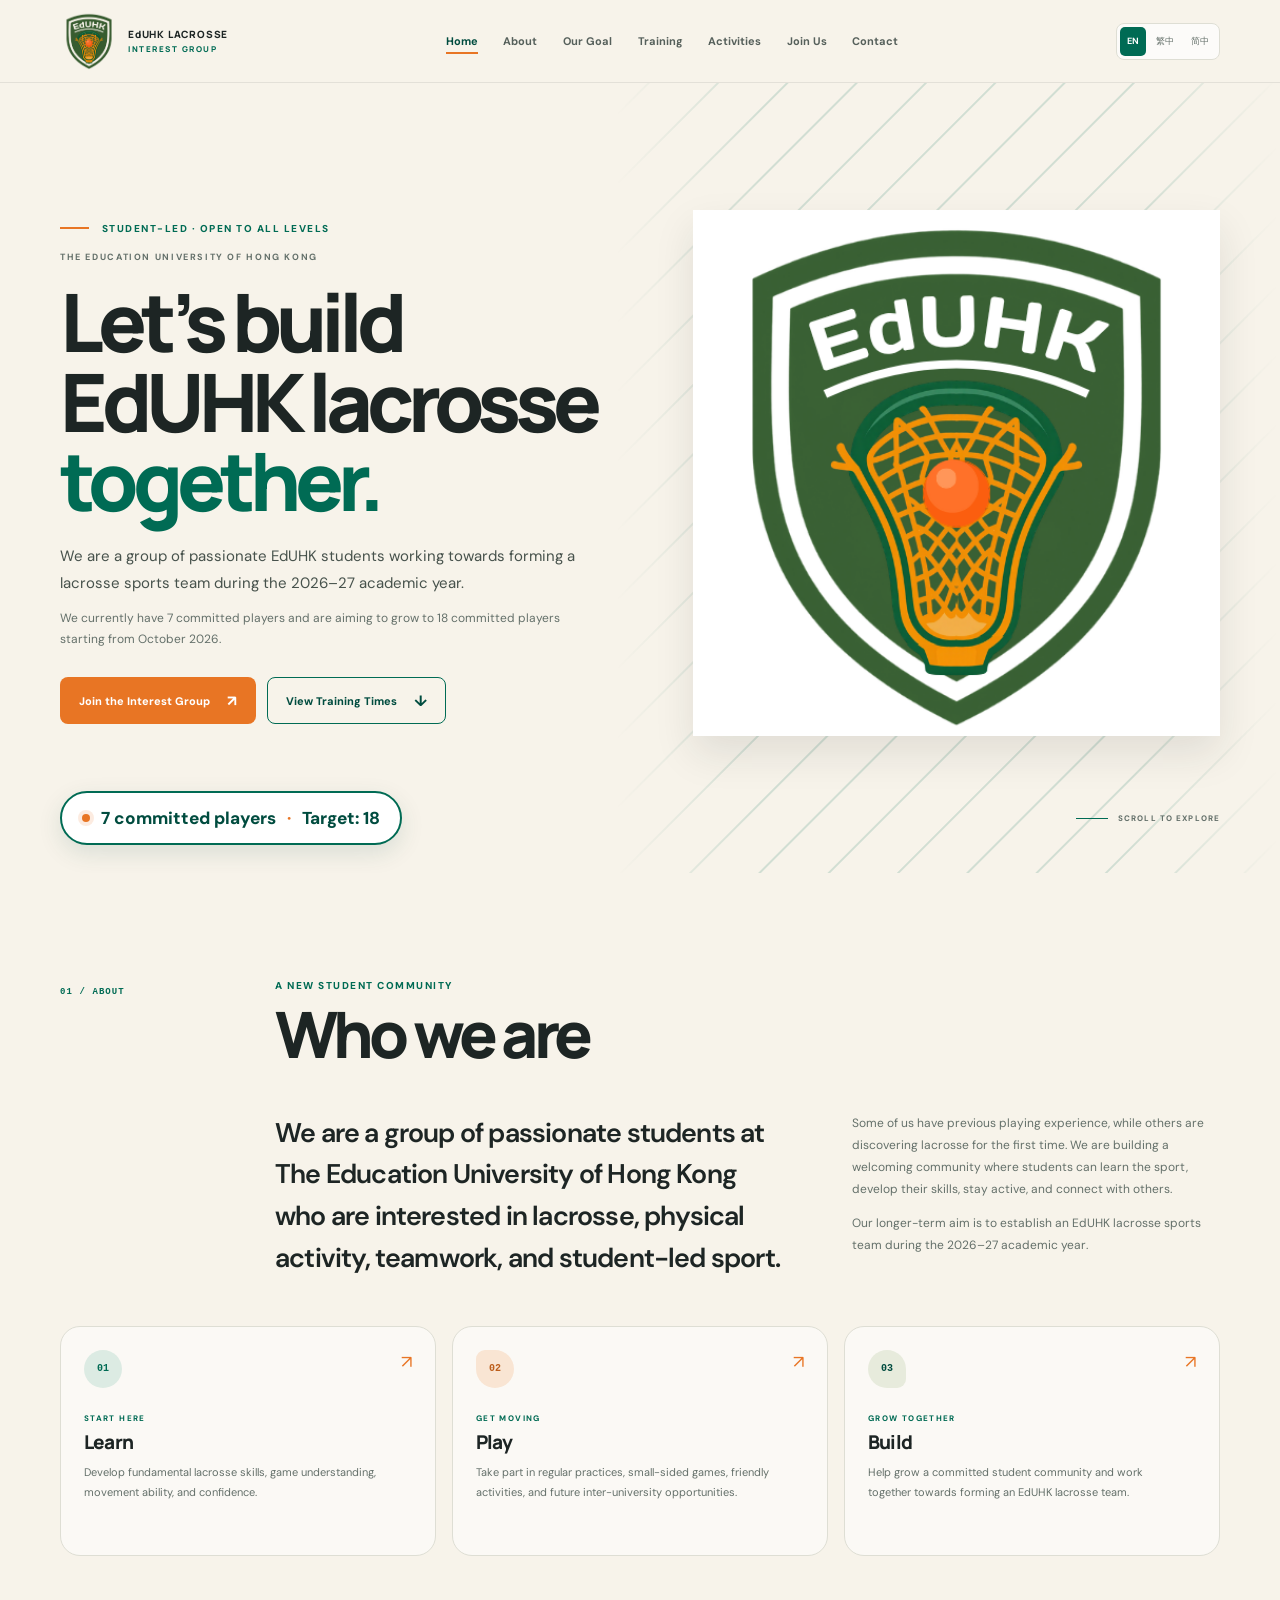
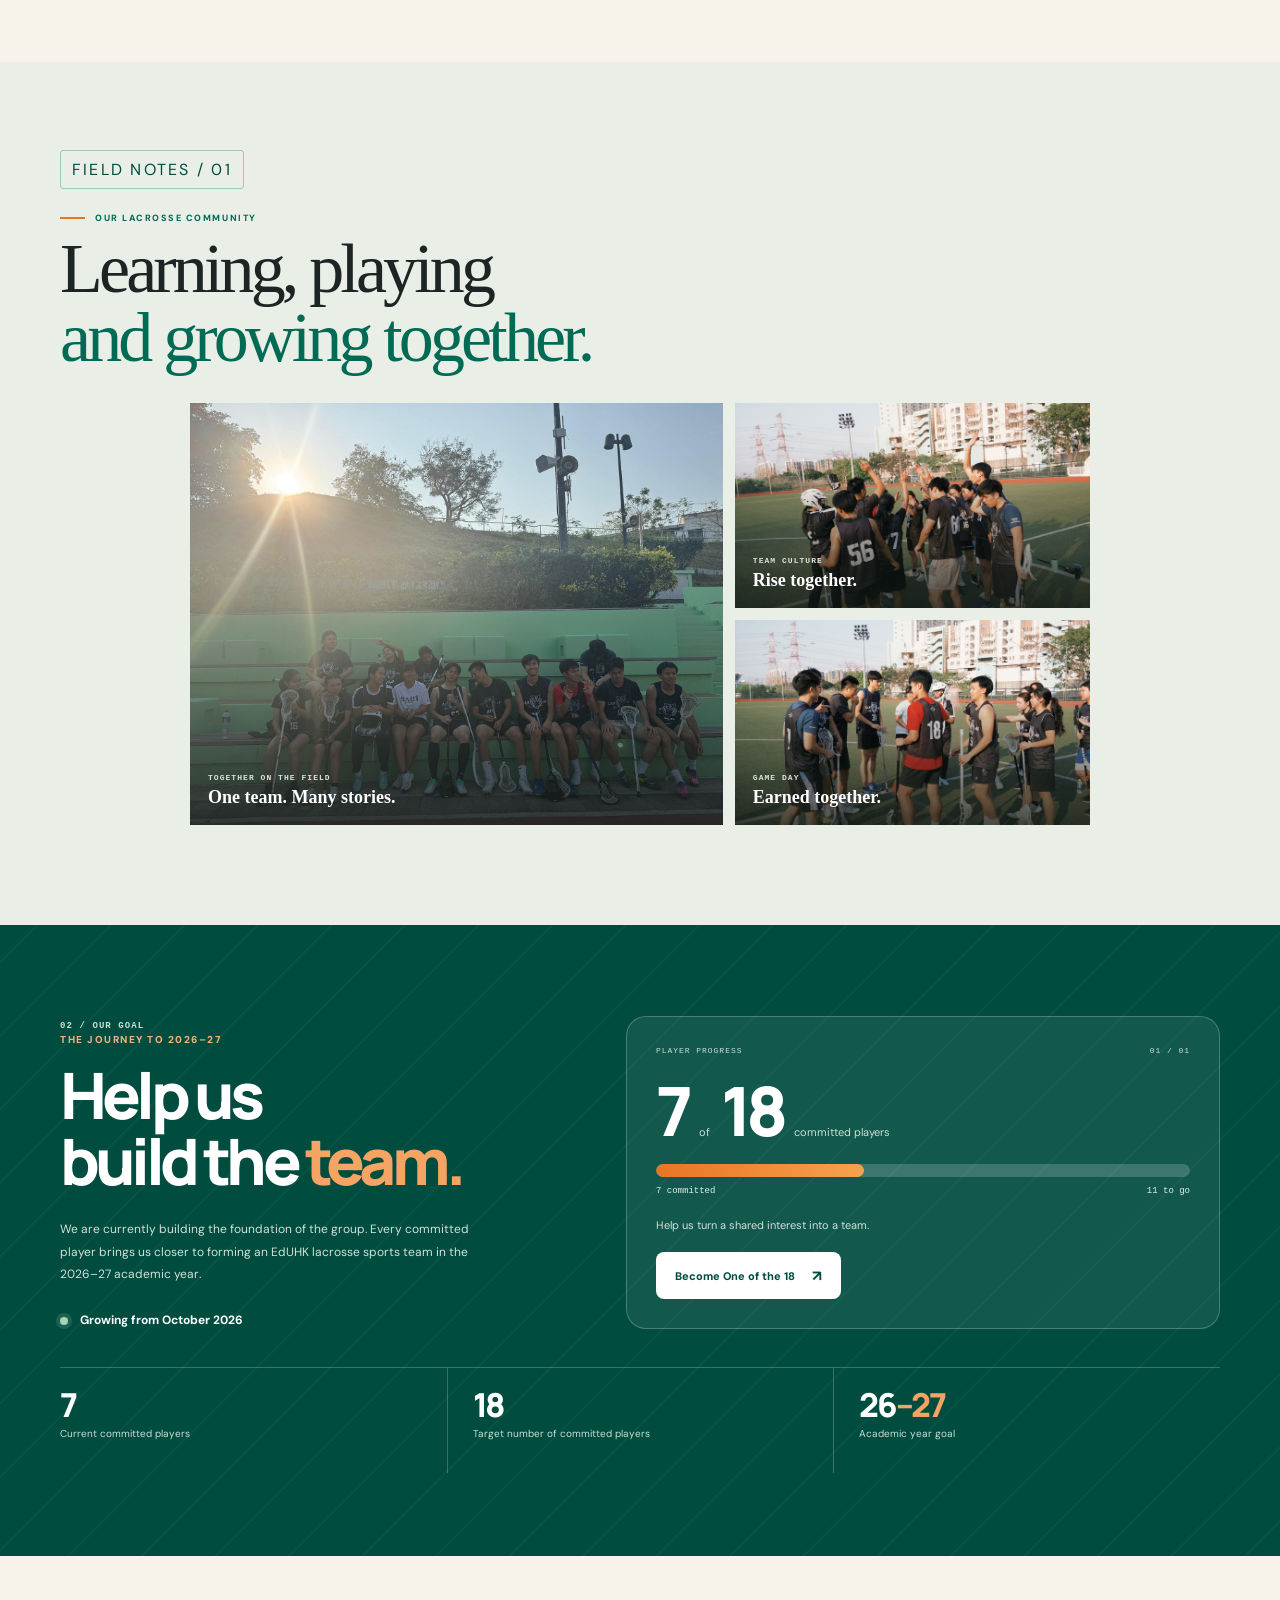
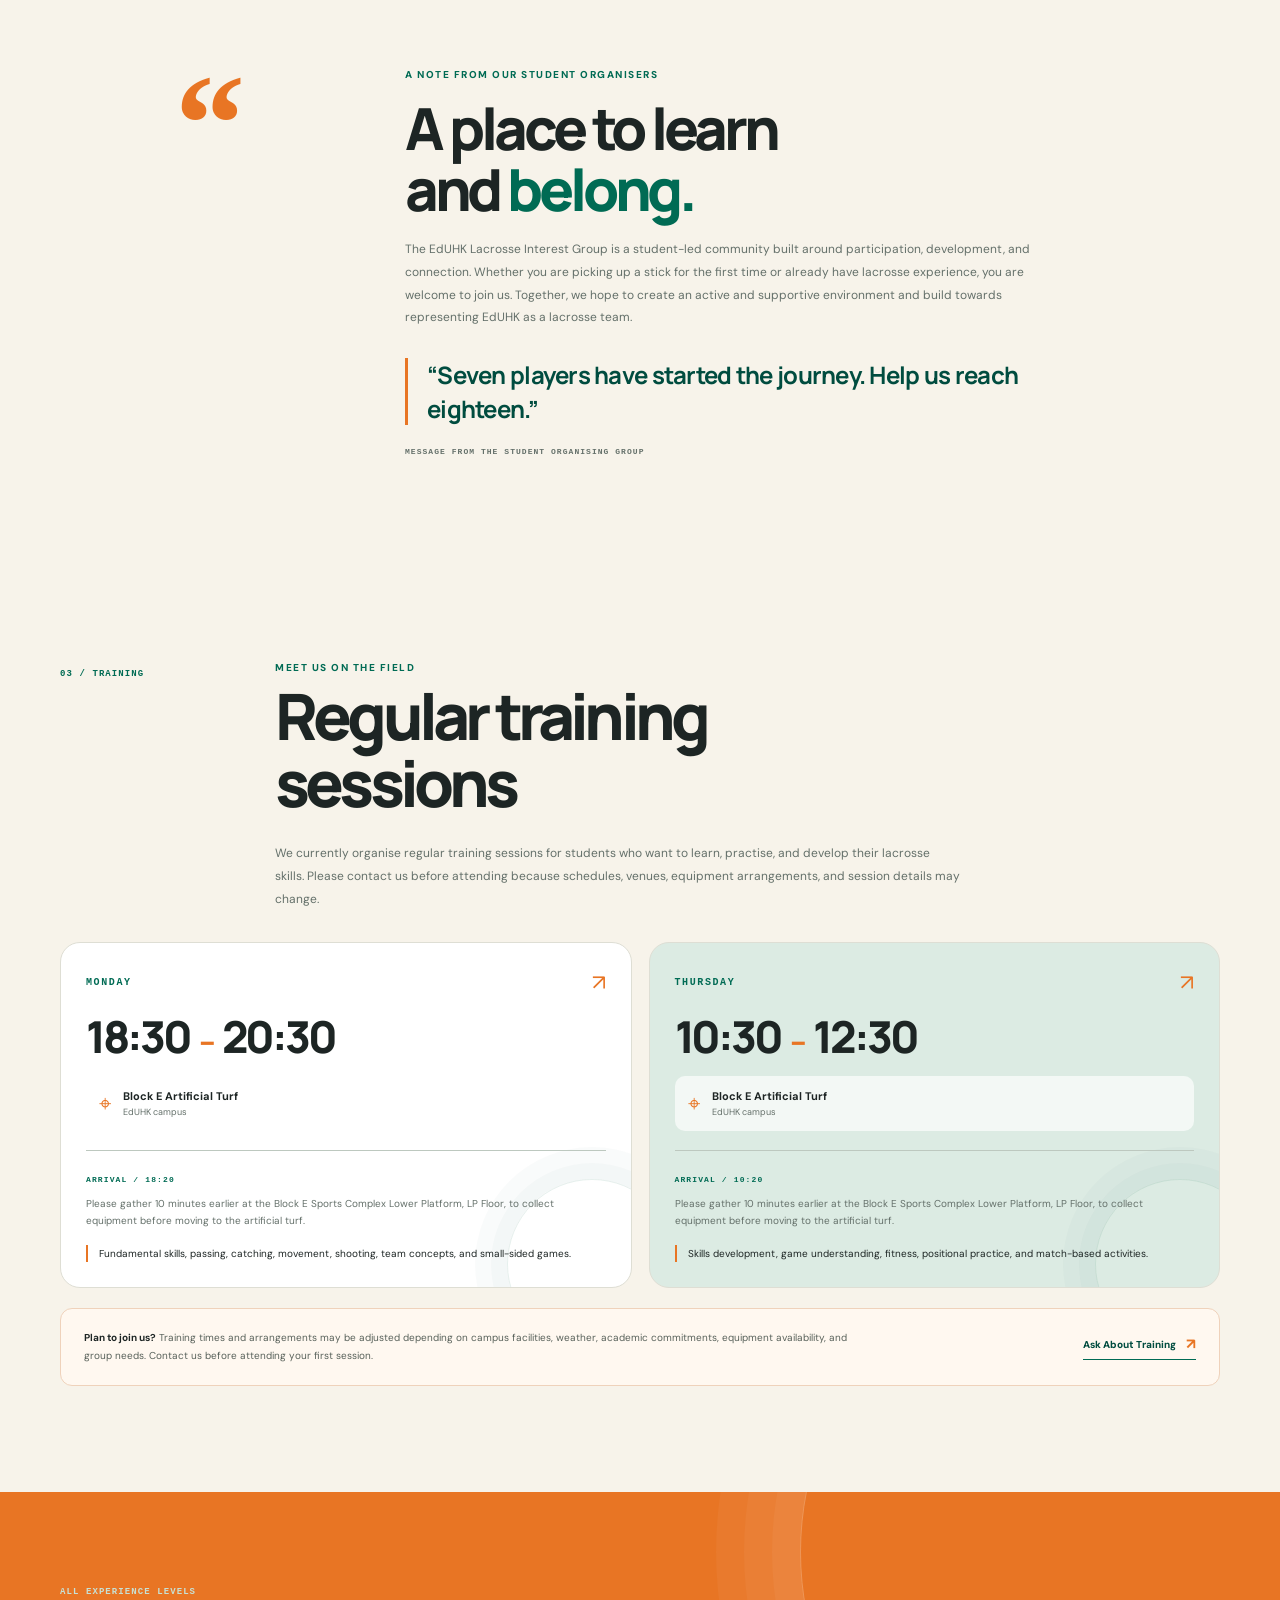
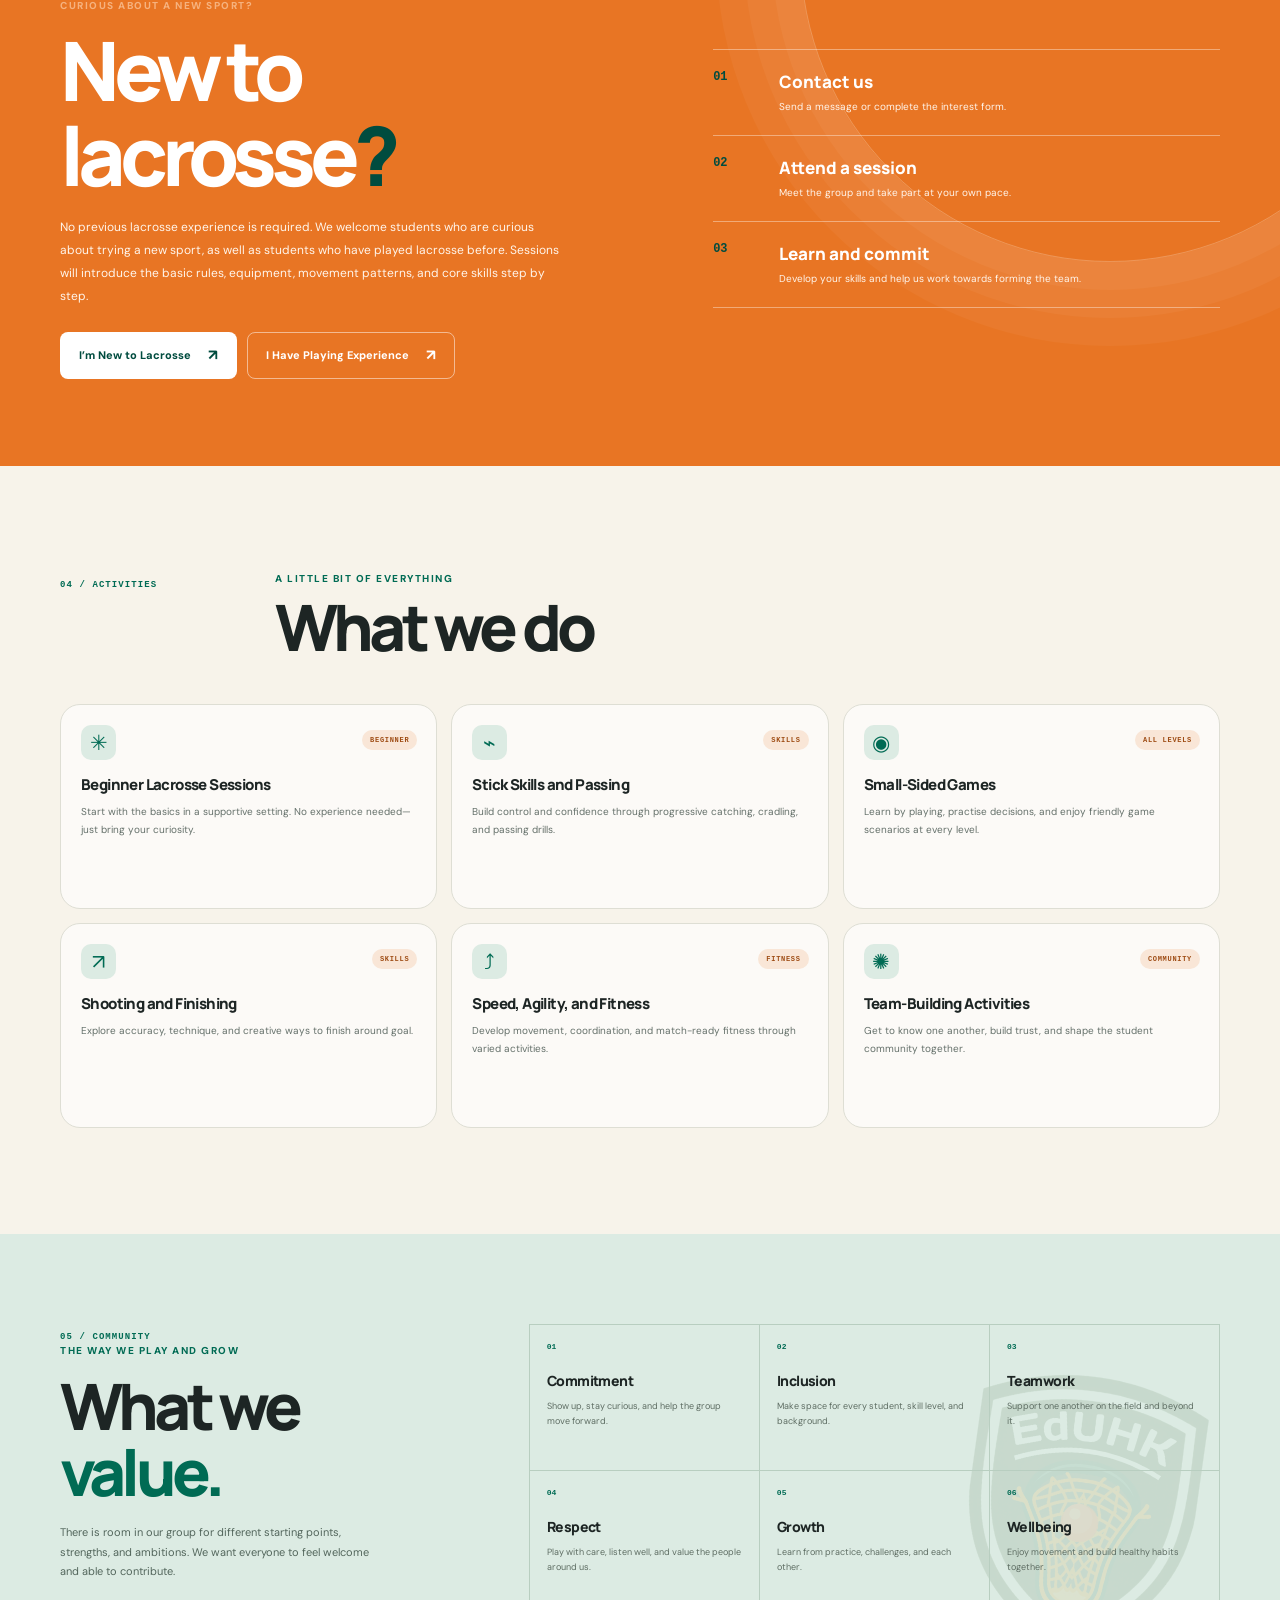
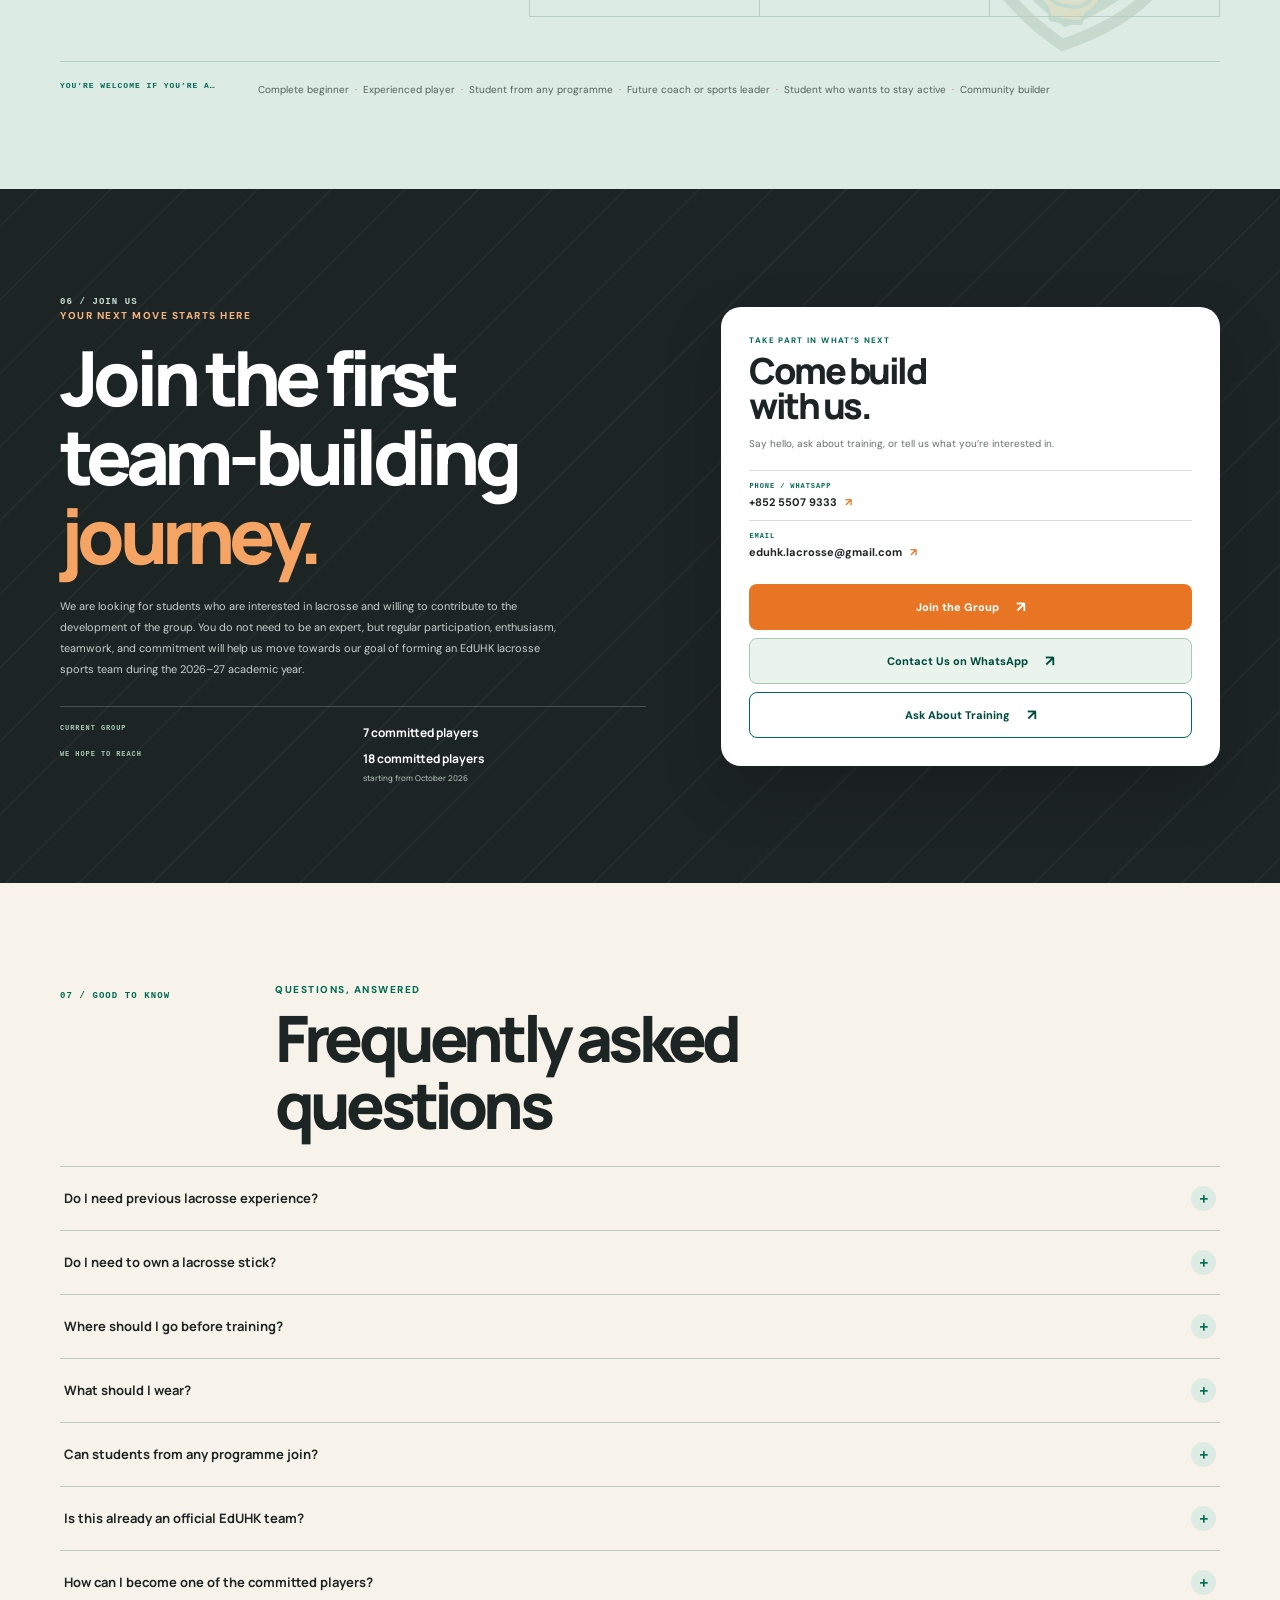
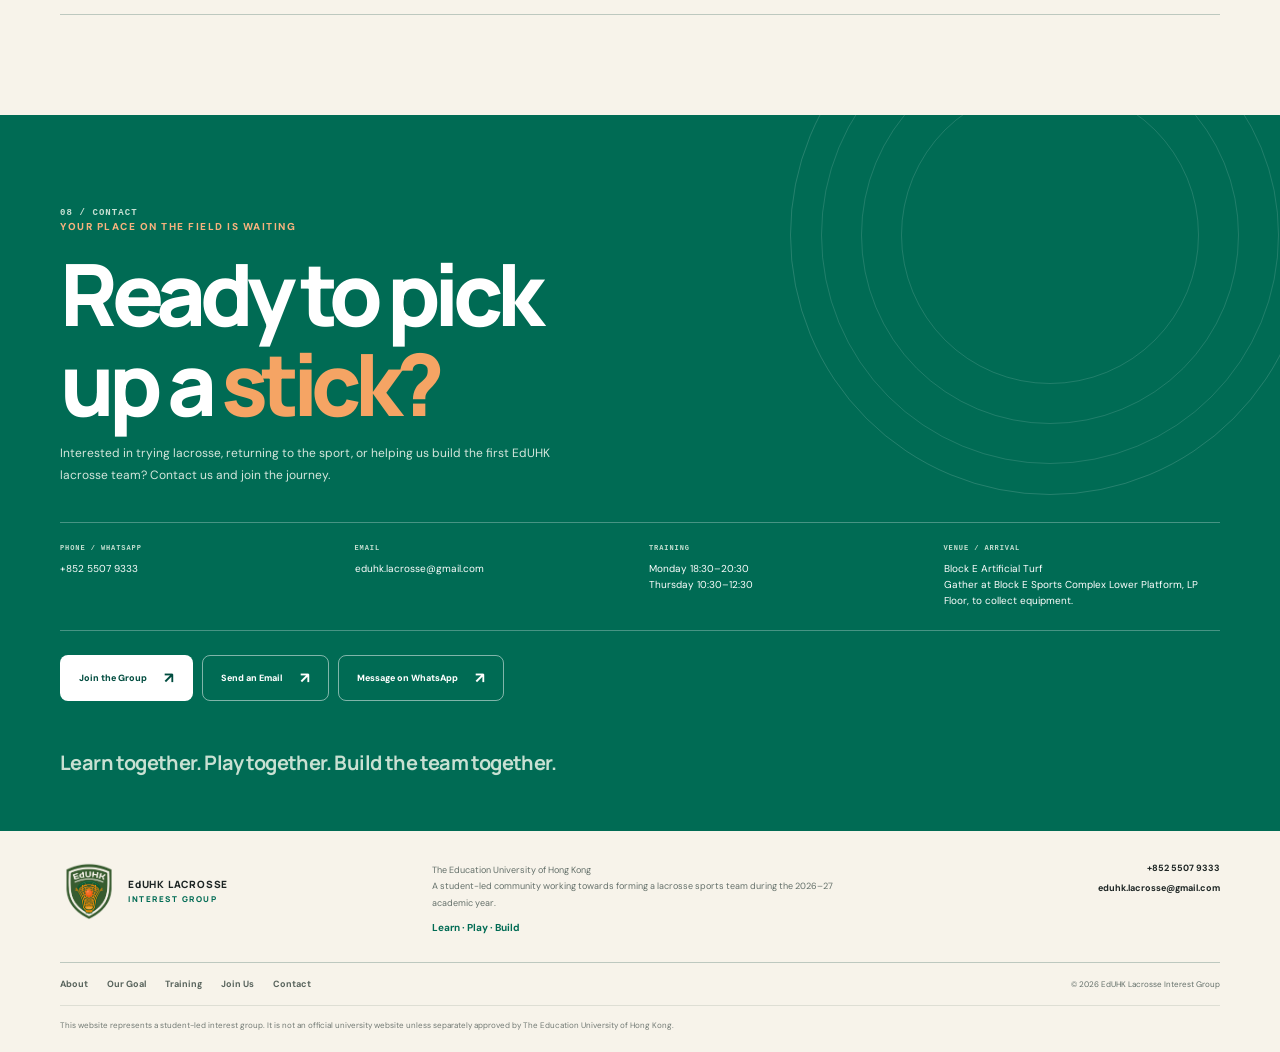
==== commit c39817a0: "Restore the original single-page site with its own style.css and script.js Pui Pui YEUNG uploaded th" ====
--- a/index.html
+++ b/index.html
@@ -1,254 +1,118 @@
 <!doctype html>
-<html lang="en" data-lang="en">
+<html lang="en">
   <head>
     <meta charset="UTF-8" />
     <meta name="viewport" content="width=device-width, initial-scale=1.0" />
     <meta name="theme-color" content="#f7f3ea" />
     <meta name="description" content="Join the student-led EdUHK Lacrosse Interest Group. Learn the sport, meet teammates, and help build towards an EdUHK lacrosse team for 2026–27." />
     <title>EdUHK Lacrosse Interest Group</title>
-
-    <link rel="preconnect" href="https://fonts.googleapis.com" />
-    <link rel="preconnect" href="https://fonts.gstatic.com" crossorigin />
-    <link href="https://fonts.googleapis.com/css2?family=Archivo:wght@400;500;600;700&family=Fraunces:ital,opsz,wght@0,9..144,400;0,9..144,600;0,9..144,700;1,9..144,400;1,9..144,600&display=swap" rel="stylesheet" />
-
-    <link rel="icon" href="assets/img/emblem.png" />
-    <link rel="apple-touch-icon" href="assets/img/emblem.png" />
-    <link rel="stylesheet" href="assets/css/style.css" />
-    <script>document.documentElement.classList.add('js');</script>
+    <link rel="stylesheet" href="style.css" />
+    <script src="script.js" defer></script>
   </head>
-  <body data-page="home">
-<!--H:START-->
-    <a class="skip-link" href="#main-content" data-i18n="common.skip">Skip to content</a>
-
+  <body>
+    <a class="skip-link" href="#main-content">Skip to content</a>
     <header class="site-header">
-      <a class="brand" href="index.html" data-i18n-attr="aria-label:common.brandHome">
-        <img class="brand-mark" src="assets/img/emblem.png" alt="" width="500" height="500" />
-        <span class="brand-name"><span data-i18n="common.brand.name">EdUHK LACROSSE</span><small data-i18n="common.brand.sub">INTEREST GROUP</small></span>
-      </a>
-
-      <button class="menu-toggle" type="button" aria-expanded="false" aria-controls="primary-navigation" data-i18n-attr="aria-label:common.openNav">
-        <span></span><span></span><span class="menu-label" data-i18n="common.menu">Menu</span>
-      </button>
-
-      <nav class="primary-navigation" id="primary-navigation" data-i18n-attr="aria-label:common.mainNav">
-          <a href="index.html" aria-current="page" data-i18n="nav.home">Home</a>
-          <a href="about.html" data-i18n="nav.about">About</a>
-          <a href="training.html" data-i18n="nav.training">Training</a>
-          <a href="gallery.html" data-i18n="nav.gallery">Gallery</a>
-          <a href="join.html" data-i18n="nav.join">Join</a>
+      <a class="brand" href="#home" aria-label="EdUHK Lacrosse Interest Group home"><img class="brand-mark" src="assets/img/emblem.png" alt="" /><span class="brand-name">EdUHK LACROSSE<small>INTEREST GROUP</small></span></a>
+      <!-- Approved logo placement: insert an authorised EdUHK or group logo here only after approval. No official logo is used on this site. -->
+      <button class="menu-toggle" type="button" aria-expanded="false" aria-controls="primary-navigation" aria-label="Open navigation"><span></span><span></span><span class="menu-label">Menu</span></button>
+      <nav class="primary-navigation" id="primary-navigation" aria-label="Main navigation">
+        <a href="#home">Home</a><a href="#about">About</a><a href="#goal">Our Goal</a><a href="#training">Training</a><a href="#activities">Activities</a><a href="#join">Join Us</a><a href="#contact">Contact</a>
       </nav>
-
-      <div class="language-switcher" role="group" data-i18n-attr="aria-label:common.lang.label">
-        <button type="button" data-language="en" aria-pressed="true" lang="en">EN</button>
-        <button type="button" data-language="zh-hant" aria-pressed="false" lang="zh-Hant">繁中</button>
-        <button type="button" data-language="zh-hans" aria-pressed="false" lang="zh-Hans">简中</button>
+      <div class="language-switcher" role="group" aria-label="Choose language">
+        <button type="button" data-language="en" aria-pressed="false">EN</button>
+        <button type="button" data-language="zh-hant" aria-pressed="false">繁中</button>
+        <button type="button" data-language="zh-hans" aria-pressed="false">简中</button>
       </div>
     </header>
-<!--H:END-->
 
     <main id="main-content">
-      <!-- ============================= HERO ============================= -->
-      <section class="hero" aria-labelledby="hero-title">
+      <section class="hero" id="home" aria-labelledby="hero-title">
         <div class="hero-pattern" aria-hidden="true"></div>
         <div class="hero-content">
-          <p class="eyebrow"><span class="eyebrow-line"></span> <span data-i18n="home.hero.eyebrow">Student-led · Open to all levels</span></p>
-          <p class="hero-label" data-i18n="home.hero.label">THE EDUCATION UNIVERSITY OF HONG KONG</p>
-          <h1 id="hero-title" data-i18n="home.hero.title">Let’s build<br />EdUHK lacrosse<br /><span>together.</span></h1>
-          <p class="hero-intro" data-i18n="home.hero.intro">We are a group of passionate EdUHK students working towards forming a lacrosse sports team during the 2026–27 academic year.</p>
-          <p class="hero-detail" data-i18n="home.hero.detail">We currently have 7 committed players and are aiming to grow to 18 committed players starting from October 2026.</p>
-          <div class="hero-actions">
-            <a class="button button-primary" href="join.html"><span data-i18n="cta.join">Join the Interest Group</span> <span aria-hidden="true">↗</span></a>
-            <a class="button button-outline" href="training.html"><span data-i18n="cta.training">View Training Times</span> <span aria-hidden="true">↓</span></a>
-          </div>
+          <p class="eyebrow"><span class="eyebrow-line"></span> Student-led · Open to all levels</p>
+          <p class="hero-label">THE EDUCATION UNIVERSITY OF HONG KONG</p>
+          <h1 id="hero-title">Let’s build<br />EdUHK lacrosse<br /><span>together.</span></h1>
+          <p class="hero-intro">We are a group of passionate EdUHK students working towards forming a lacrosse sports team during the 2026–27 academic year.</p>
+          <p class="hero-detail">We currently have 7 committed players and are aiming to grow to 18 committed players starting from October 2026.</p>
+          <div class="hero-actions"><a class="button button-primary" href="https://docs.google.com/forms/d/e/1FAIpQLScw_G3XYBwm4fAk4PmHPFVujRkLZhm_XG7UVZ4OKYPaZ5DOIA/viewform?usp=publish-editor" target="_blank" rel="noopener noreferrer">Join the Interest Group <span aria-hidden="true">↗</span></a><a class="button button-outline" href="#training">View Training Times <span aria-hidden="true">↓</span></a></div>
         </div>
         <div class="hero-visual">
-          <img class="hero-emblem" src="assets/img/emblem.png" alt="" width="500" height="500" />
+          <img class="hero-emblem" src="assets/img/emblem.png" alt="EdUHK Lacrosse Emblemcrest showing the green-and-orange lacrosse crest" />
         </div>
-        <div class="hero-bottom">
-          <span class="status-badge"><span class="status-dot"></span> <span data-i18n="home.hero.status">7 committed players · Target: 18</span></span>
-          <a class="scroll-cue" href="#about-teaser"><span class="scroll-cue-line"></span> <span data-i18n="home.hero.scroll">SCROLL TO EXPLORE</span></a>
+        <div class="hero-bottom"><span class="status-badge"><span class="status-dot"></span> 7 committed players <b>·</b> Target: 18</span><a class="scroll-cue" href="#about"><span class="scroll-cue-line"></span> SCROLL TO EXPLORE</a></div>
+      </section>
+
+      <section class="section about-section" id="about" aria-labelledby="about-title">
+        <div class="section-heading reveal"><p class="section-number">01 / ABOUT</p><div><p class="eyebrow">A new student community</p><h2 id="about-title">Who we are</h2></div></div>
+        <div class="about-copy reveal"><p class="lead-copy">We are a group of passionate students at The Education University of Hong Kong who are interested in lacrosse, physical activity, teamwork, and student-led sport.</p><div class="about-copy-secondary"><p>Some of us have previous playing experience, while others are discovering lacrosse for the first time. We are building a welcoming community where students can learn the sport, develop their skills, stay active, and connect with others.</p><p>Our longer-term aim is to establish an EdUHK lacrosse sports team during the 2026–27 academic year.</p></div></div>
+        <div class="feature-grid">
+          <article class="feature-card reveal"><span class="feature-icon icon-learn" aria-hidden="true">01</span><p class="card-label">START HERE</p><h3>Learn</h3><p>Develop fundamental lacrosse skills, game understanding, movement ability, and confidence.</p><span class="card-arrow" aria-hidden="true">↗</span></article>
+          <article class="feature-card reveal"><span class="feature-icon icon-play" aria-hidden="true">02</span><p class="card-label">GET MOVING</p><h3>Play</h3><p>Take part in regular practices, small-sided games, friendly activities, and future inter-university opportunities.</p><span class="card-arrow" aria-hidden="true">↗</span></article>
+          <article class="feature-card reveal"><span class="feature-icon icon-build" aria-hidden="true">03</span><p class="card-label">GROW TOGETHER</p><h3>Build</h3><p>Help grow a committed student community and work together towards forming an EdUHK lacrosse team.</p><span class="card-arrow" aria-hidden="true">↗</span></article>
         </div>
       </section>
 
-      <!-- ========================== 01 · ABOUT ========================== -->
-      <section class="section" id="about-teaser" aria-labelledby="teaser-title">
-        <div class="section-heading reveal">
-          <p class="section-number">01 / <span data-i18n="home.about.tag">ABOUT</span></p>
-          <div>
-            <p class="eyebrow" data-i18n="home.about.eyebrow">A new student community</p>
-            <h2 id="teaser-title" data-i18n="home.about.title">Who we are</h2>
-          </div>
-        </div>
-        <div class="about-copy reveal">
-          <p class="lead-copy" data-i18n="home.about.lead">We are a group of passionate students at The Education University of Hong Kong who are interested in lacrosse, physical activity, teamwork, and student-led sport.</p>
-          <div class="about-copy-secondary">
-            <p data-i18n="home.about.more">Some of us have played before. Most of us had never picked up a stick. Both are welcome.</p>
-          </div>
-        </div>
-        <div class="feature-grid">
-          <article class="feature-card reveal">
-            <span class="feature-icon" aria-hidden="true">01</span>
-            <p class="card-label" data-i18n="home.about.card1.label">START HERE</p>
-            <h3 data-i18n="home.about.card1.title">Learn</h3>
-            <p data-i18n="home.about.card1.text">Develop fundamental lacrosse skills, game understanding, movement ability, and confidence.</p>
-            <span class="card-arrow" aria-hidden="true">↗</span>
-          </article>
-          <article class="feature-card reveal">
-            <span class="feature-icon" aria-hidden="true">02</span>
-            <p class="card-label" data-i18n="home.about.card2.label">GET MOVING</p>
-            <h3 data-i18n="home.about.card2.title">Play</h3>
-            <p data-i18n="home.about.card2.text">Take part in regular practices, small-sided games, friendly activities, and future inter-university opportunities.</p>
-            <span class="card-arrow" aria-hidden="true">↗</span>
-          </article>
-          <article class="feature-card reveal">
-            <span class="feature-icon" aria-hidden="true">03</span>
-            <p class="card-label" data-i18n="home.about.card3.label">GROW TOGETHER</p>
-            <h3 data-i18n="home.about.card3.title">Build</h3>
-            <p data-i18n="home.about.card3.text">Help grow a committed student community and work together towards forming an EdUHK lacrosse team.</p>
-            <span class="card-arrow" aria-hidden="true">↗</span>
-          </article>
-        </div>
-        <div class="section-more reveal">
-          <p data-i18n="home.about.moreNote">Read how the group started, what we stand for, and where we are heading.</p>
-          <a class="text-link" href="about.html"><span data-i18n="home.about.moreLink">More about the group</span> <span aria-hidden="true">→</span></a>
-        </div>
-      </section>
-
-      <!-- =========================== 02 · GOAL ========================== -->
-      <section class="goal-section" aria-labelledby="goal-title">
-        <div class="goal-inner">
-          <div class="goal-copy reveal">
-            <p class="section-number section-number-light">02 / <span data-i18n="home.goal.tag">OUR GOAL</span></p>
-            <p class="eyebrow eyebrow-light" data-i18n="home.goal.eyebrow">The journey to 2026–27</p>
-            <h2 id="goal-title" data-i18n="home.goal.title">Help us<br />build the <em>team.</em></h2>
-            <p data-i18n="home.goal.p1">We are currently building the foundation of the group. Every committed player brings us closer to forming an EdUHK lacrosse sports team in the 2026–27 academic year.</p>
-            <p class="target-period"><span class="target-pulse"></span> <span data-i18n="home.goal.period">Growing from October 2026</span></p>
-          </div>
-          <div class="progress-panel reveal">
-            <div class="progress-header"><span data-i18n="home.goal.progressLabel">PLAYER PROGRESS</span><span aria-hidden="true">2026–27</span></div>
-            <div class="progress-count">
-              <strong>7</strong><span data-i18n="home.goal.of">of</span><strong>18</strong><span data-i18n="home.goal.committed">committed players</span>
-            </div>
-            <div class="progress-track" role="progressbar" aria-valuenow="7" aria-valuemin="0" aria-valuemax="18" data-i18n-attr="aria-label:home.goal.progressAria">
-              <span class="progress-fill"></span>
-            </div>
-            <div class="progress-caption"><span data-i18n="home.goal.capLeft">7 committed</span><span data-i18n="home.goal.capRight">11 to go</span></div>
-            <p class="progress-note" data-i18n="home.goal.note">Help us turn a shared interest into a team.</p>
-            <a class="button button-light" href="join.html"><span data-i18n="cta.become">Become One of the 18</span> <span aria-hidden="true">↗</span></a>
-          </div>
-          <div class="stats-row">
-            <article class="stat-card reveal"><strong>7</strong><span data-i18n="home.goal.stat1">Current committed players</span></article>
-            <article class="stat-card reveal"><strong>18</strong><span data-i18n="home.goal.stat2">Target number of committed players</span></article>
-            <article class="stat-card reveal"><strong>26<span>–27</span></strong><span data-i18n="home.goal.stat3">Academic year goal</span></article>
+      <section class="team-gallery" aria-labelledby="team-gallery-title">
+        <div class="gallery-inner">
+          <div class="gallery-heading reveal"><p class="section-number">FIELD NOTES / 01</p><p class="eyebrow">OUR LACROSSE COMMUNITY</p><h2 id="team-gallery-title">Learning, playing<br /><em>and growing together.</em></h2></div>
+          <div class="team-photo-grid">
+            <figure class="team-photo team-photo-feature reveal"><img src="assets/img/gallery/01.jpg" alt="EdUHK lacrosse team posing together on the field after a competition" loading="lazy" /><figcaption><span>TOGETHER ON THE FIELD</span><b>One team. Many stories.</b></figcaption></figure>
+            <figure class="team-photo reveal"><img src="assets/img/gallery/09.jpg" alt="Lacrosse players huddle together before a game" loading="lazy" /><figcaption><span>TEAM CULTURE</span><b>Rise together.</b></figcaption></figure>
+            <figure class="team-photo reveal"><img src="assets/img/gallery/13.jpg" alt="EdUHK lacrosse players gathering for a team talk on the field" loading="lazy" /><figcaption><span>GAME DAY</span><b>Earned together.</b></figcaption></figure>
           </div>
         </div>
       </section>
 
-      <!-- ========================= 03 · GALLERY ======================== -->
-      <section class="home-block" aria-labelledby="gallery-teaser-title">
-        <div class="home-block-inner">
-          <div class="section-heading reveal">
-            <p class="section-number">03 / <span data-i18n="home.gallery.tag">GALLERY</span></p>
-            <div>
-              <p class="eyebrow" data-i18n="home.gallery.eyebrow">Field notes</p>
-              <h2 id="gallery-teaser-title" data-i18n="home.gallery.title">Learning, playing<br /><em>and growing together.</em></h2>
-            </div>
-          </div>
-          <div class="preview-grid reveal">
-            <a class="photo-cell" href="assets/img/gallery/01.jpg"><img src="assets/img/gallery/thumbs/01.jpg" alt="" data-i18n-attr="alt:gallery.alt.group" loading="lazy" width="480" height="360" /></a>
-            <a class="photo-cell" href="assets/img/gallery/07.jpg"><img src="assets/img/gallery/thumbs/07.jpg" alt="" data-i18n-attr="alt:gallery.alt.huddle" loading="lazy" width="480" height="360" /></a>
-            <a class="photo-cell" href="assets/img/gallery/27.jpg"><img src="assets/img/gallery/thumbs/27.jpg" alt="" data-i18n-attr="alt:gallery.alt.banner" loading="lazy" width="480" height="360" /></a>
-            <a class="photo-cell" href="assets/img/gallery/02.jpg"><img src="assets/img/gallery/thumbs/02.jpg" alt="" data-i18n-attr="alt:gallery.alt.group" loading="lazy" width="480" height="360" /></a>
-            <a class="photo-cell" href="assets/img/gallery/13.jpg"><img src="assets/img/gallery/thumbs/13.jpg" alt="" data-i18n-attr="alt:gallery.alt.huddle" loading="lazy" width="480" height="360" /></a>
-          </div>
-          <div class="section-more reveal">
-            <p data-i18n="home.gallery.more">Thirty-two photographs from the 2025–26 All Hong Kong University Lacrosse Competition.</p>
-            <a class="text-link" href="gallery.html"><span data-i18n="home.gallery.moreLink">Open the full gallery</span> <span aria-hidden="true">→</span></a>
-          </div>
+      <section class="goal-section" id="goal" aria-labelledby="goal-title">
+        <div class="goal-inner">
+          <div class="goal-copy reveal"><p class="section-number section-number-light">02 / OUR GOAL</p><p class="eyebrow eyebrow-light">The journey to 2026–27</p><h2 id="goal-title">Help us<br />build the <em>team.</em></h2><p>We are currently building the foundation of the group. Every committed player brings us closer to forming an EdUHK lacrosse sports team in the 2026–27 academic year.</p><p class="target-period"><span class="target-pulse"></span> Growing from October 2026</p></div>
+          <div class="progress-panel reveal"><div class="progress-header"><span>PLAYER PROGRESS</span><span>01 / 01</span></div><div class="progress-count"><strong>7</strong><span>of</span><strong>18</strong><span>committed players</span></div><div class="progress-track" role="progressbar" aria-label="Committed players towards the target of 18" aria-valuenow="7" aria-valuemin="0" aria-valuemax="18" aria-valuetext="7 of 18 committed players"><span class="progress-fill"></span></div><div class="progress-caption"><span>7 committed</span><span>11 to go</span></div><p class="progress-note">Help us turn a shared interest into a team.</p><a class="button button-light" href="#join">Become One of the 18 <span aria-hidden="true">↗</span></a></div>
+          <div class="stats-row"><article class="stat-card reveal"><strong>7</strong><span>Current committed players</span></article><article class="stat-card reveal"><strong>18</strong><span>Target number of committed players</span></article><article class="stat-card reveal"><strong>26<span>–27</span></strong><span>Academic year goal</span></article></div>
         </div>
       </section>
 
-      <!-- ======================== 04 · TRAINING ======================== -->
-      <section class="home-block" aria-labelledby="training-teaser-title">
-        <div class="home-block-inner">
-          <div class="section-heading reveal">
-            <p class="section-number">04 / <span data-i18n="home.training.tag">TRAINING</span></p>
-            <div>
-              <p class="eyebrow" data-i18n="home.training.eyebrow">Meet us on the field</p>
-              <h2 id="training-teaser-title" data-i18n="home.training.title">Regular training<br />sessions</h2>
-            </div>
-          </div>
-          <div class="strip-grid reveal">
-            <a class="strip-card" href="training.html">
-              <span class="day-label" data-i18n="training.mon.day">MONDAY</span>
-              <strong>18:30–20:30</strong>
-              <span data-i18n="training.venue">Block E Artificial Turf</span>
-            </a>
-            <a class="strip-card" href="training.html">
-              <span class="day-label" data-i18n="training.thu.day">THURSDAY</span>
-              <strong>10:30–12:30</strong>
-              <span data-i18n="training.venue">Block E Artificial Turf</span>
-            </a>
-          </div>
-          <div class="section-more reveal">
-            <p data-i18n="home.training.more">Please contact us before attending — schedules, venues, and equipment arrangements may change.</p>
-            <a class="text-link" href="training.html"><span data-i18n="home.training.moreLink">Training details</span> <span aria-hidden="true">→</span></a>
-          </div>
-        </div>
+      <section class="message-section section" aria-labelledby="message-title">
+        <div class="message-mark" aria-hidden="true">“</div><div class="message-content reveal"><p class="eyebrow">A note from our student organisers</p><h2 id="message-title">A place to learn<br />and <em>belong.</em></h2><p>The EdUHK Lacrosse Interest Group is a student-led community built around participation, development, and connection. Whether you are picking up a stick for the first time or already have lacrosse experience, you are welcome to join us. Together, we hope to create an active and supportive environment and build towards representing EdUHK as a lacrosse team.</p><blockquote>“Seven players have started the journey. Help us reach eighteen.”</blockquote><span class="message-attribution">MESSAGE FROM THE STUDENT ORGANISING GROUP</span></div>
       </section>
 
-      <!-- =========================== CTA BAND ========================== -->
-      <section class="cta-band" aria-labelledby="cta-title">
-        <div class="cta-band-inner">
-          <div>
-            <h2 id="cta-title" data-i18n="home.cta.title">Ready to pick up a stick?</h2>
-            <p data-i18n="home.cta.text">Interested in trying lacrosse, returning to the sport, or helping us build the first EdUHK lacrosse team? Contact us and join the journey.</p>
-          </div>
-          <div class="cta-band-actions">
-            <a class="button button-light" href="join.html"><span data-i18n="cta.join">Join the Interest Group</span> <span aria-hidden="true">↗</span></a>
-            <a class="button button-dark-outline" href="https://wa.me/85255079333" target="_blank" rel="noopener noreferrer"><span data-i18n="cta.whatsapp">Contact Us on WhatsApp</span> <span aria-hidden="true">↗</span></a>
-          </div>
+      <section class="section training-section" id="training" aria-labelledby="training-title">
+        <div class="section-heading reveal"><p class="section-number">03 / TRAINING</p><div><p class="eyebrow">Meet us on the field</p><h2 id="training-title">Regular training<br />sessions</h2></div></div>
+        <p class="section-intro reveal">We currently organise regular training sessions for students who want to learn, practise, and develop their lacrosse skills. Please contact us before attending because schedules, venues, equipment arrangements, and session details may change.</p>
+        <div class="schedule-grid">
+          <article class="schedule-card reveal"><div class="schedule-top"><span class="day-label">MONDAY</span><span class="schedule-icon" aria-hidden="true">↗</span></div><p class="schedule-time">18:30<span>–</span>20:30</p><div class="schedule-location"><span class="location-pin" aria-hidden="true">⌖</span><div><strong>Block E Artificial Turf</strong><span>EdUHK campus</span></div></div><div class="arrival-note"><strong>ARRIVAL / 18:20</strong><p>Please gather 10 minutes earlier at the Block E Sports Complex Lower Platform, LP Floor, to collect equipment before moving to the artificial turf.</p></div><p class="session-description">Fundamental skills, passing, catching, movement, shooting, team concepts, and small-sided games.</p></article>
+          <article class="schedule-card schedule-card-green reveal"><div class="schedule-top"><span class="day-label">THURSDAY</span><span class="schedule-icon" aria-hidden="true">↗</span></div><p class="schedule-time">10:30<span>–</span>12:30</p><div class="schedule-location"><span class="location-pin" aria-hidden="true">⌖</span><div><strong>Block E Artificial Turf</strong><span>EdUHK campus</span></div></div><div class="arrival-note"><strong>ARRIVAL / 10:20</strong><p>Please gather 10 minutes earlier at the Block E Sports Complex Lower Platform, LP Floor, to collect equipment before moving to the artificial turf.</p></div><p class="session-description">Skills development, game understanding, fitness, positional practice, and match-based activities.</p></article>
         </div>
+        <aside class="training-foot reveal" aria-label="Training arrangements"><p><strong>Plan to join us?</strong> Training times and arrangements may be adjusted depending on campus facilities, weather, academic commitments, equipment availability, and group needs. Contact us before attending your first session.</p><a class="text-link" href="mailto:eduhk.lacrosse@gmail.com?subject=Question%20About%20Lacrosse%20Training">Ask About Training <span aria-hidden="true">↗</span></a></aside>
       </section>
+
+      <section class="beginner-section" aria-labelledby="beginner-title"><div class="beginner-inner"><div class="beginner-copy reveal"><p class="section-number section-number-light">ALL EXPERIENCE LEVELS</p><p class="eyebrow eyebrow-light">Curious about a new sport?</p><h2 id="beginner-title">New to<br />lacrosse<span>?</span></h2><p>No previous lacrosse experience is required. We welcome students who are curious about trying a new sport, as well as students who have played lacrosse before. Sessions will introduce the basic rules, equipment, movement patterns, and core skills step by step.</p><div class="beginner-actions"><a class="button button-light" href="#join">I’m New to Lacrosse <span aria-hidden="true">↗</span></a><a class="button button-dark-outline" href="#join">I Have Playing Experience <span aria-hidden="true">↗</span></a></div></div><div class="steps-list"><article class="step-item reveal"><span>01</span><div><h3>Contact us</h3><p>Send a message or complete the interest form.</p></div></article><article class="step-item reveal"><span>02</span><div><h3>Attend a session</h3><p>Meet the group and take part at your own pace.</p></div></article><article class="step-item reveal"><span>03</span><div><h3>Learn and commit</h3><p>Develop your skills and help us work towards forming the team.</p></div></article></div></div></section>
+
+      <section class="section activities-section" id="activities" aria-labelledby="activities-title"><div class="section-heading reveal"><p class="section-number">04 / ACTIVITIES</p><div><p class="eyebrow">A little bit of everything</p><h2 id="activities-title">What we do</h2></div></div><div class="activity-grid">
+        <article class="activity-card reveal"><span class="activity-icon" aria-hidden="true">✳</span><span class="activity-tag">BEGINNER</span><h3>Beginner Lacrosse Sessions</h3><p>Start with the basics in a supportive setting. No experience needed—just bring your curiosity.</p></article>
+        <article class="activity-card reveal"><span class="activity-icon" aria-hidden="true">⌁</span><span class="activity-tag">SKILLS</span><h3>Stick Skills and Passing</h3><p>Build control and confidence through progressive catching, cradling, and passing drills.</p></article>
+        <article class="activity-card reveal"><span class="activity-icon" aria-hidden="true">◉</span><span class="activity-tag">ALL LEVELS</span><h3>Small-Sided Games</h3><p>Learn by playing, practise decisions, and enjoy friendly game scenarios at every level.</p></article>
+        <article class="activity-card reveal"><span class="activity-icon" aria-hidden="true">↗</span><span class="activity-tag">SKILLS</span><h3>Shooting and Finishing</h3><p>Explore accuracy, technique, and creative ways to finish around goal.</p></article>
+        <article class="activity-card reveal"><span class="activity-icon" aria-hidden="true">⤴</span><span class="activity-tag">FITNESS</span><h3>Speed, Agility, and Fitness</h3><p>Develop movement, coordination, and match-ready fitness through varied activities.</p></article>
+        <article class="activity-card reveal"><span class="activity-icon" aria-hidden="true">✺</span><span class="activity-tag">COMMUNITY</span><h3>Team-Building Activities</h3><p>Get to know one another, build trust, and shape the student community together.</p></article>
+      </div></section>
+
+      <section class="values-section" aria-labelledby="values-title"><img class="values-emblem" src="assets/img/emblem.png" alt="" aria-hidden="true" /><div class="values-inner"><div class="values-heading reveal"><p class="section-number">05 / COMMUNITY</p><p class="eyebrow">The way we play and grow</p><h2 id="values-title">What we<br /><em>value.</em></h2><p>There is room in our group for different starting points, strengths, and ambitions. We want everyone to feel welcome and able to contribute.</p></div><div class="values-grid"><article class="value-item reveal"><span>01</span><h3>Commitment</h3><p>Show up, stay curious, and help the group move forward.</p></article><article class="value-item reveal"><span>02</span><h3>Inclusion</h3><p>Make space for every student, skill level, and background.</p></article><article class="value-item reveal"><span>03</span><h3>Teamwork</h3><p>Support one another on the field and beyond it.</p></article><article class="value-item reveal"><span>04</span><h3>Respect</h3><p>Play with care, listen well, and value the people around us.</p></article><article class="value-item reveal"><span>05</span><h3>Growth</h3><p>Learn from practice, challenges, and each other.</p></article><article class="value-item reveal"><span>06</span><h3>Wellbeing</h3><p>Enjoy movement and build healthy habits together.</p></article></div><div class="welcome-strip reveal"><strong>YOU’RE WELCOME IF YOU’RE A…</strong><p>Complete beginner <span>·</span> Experienced player <span>·</span> Student from any programme <span>·</span> Future coach or sports leader <span>·</span> Student who wants to stay active <span>·</span> Community builder</p></div></div></section>
+
+      <section class="join-section" id="join" aria-labelledby="join-title"><div class="join-inner"><div class="join-copy reveal"><p class="section-number section-number-light">06 / JOIN US</p><p class="eyebrow eyebrow-light">Your next move starts here</p><h2 id="join-title">Join the first<br />team-building<br /><em>journey.</em></h2><p>We are looking for students who are interested in lacrosse and willing to contribute to the development of the group. You do not need to be an expert, but regular participation, enthusiasm, teamwork, and commitment will help us move towards our goal of forming an EdUHK lacrosse sports team during the 2026–27 academic year.</p><div class="join-target"><span>CURRENT GROUP</span><strong>7 committed players</strong><span>WE HOPE TO REACH</span><strong>18 committed players <small>starting from October 2026</small></strong></div></div><div class="join-card reveal"><p class="card-label">TAKE PART IN WHAT’S NEXT</p><h3>Come build<br />with us.</h3><p>Say hello, ask about training, or tell us what you’re interested in.</p><div class="contact-method"><span>PHONE / WHATSAPP</span><a href="tel:+85255079333">+852 5507 9333 <span aria-hidden="true">↗</span></a></div><div class="contact-method"><span>EMAIL</span><a href="mailto:eduhk.lacrosse@gmail.com">eduhk.lacrosse@gmail.com <span aria-hidden="true">↗</span></a></div><!-- Replace these contact actions with an approved Google Form, Instagram account, or student group-chat link when available. --><div class="join-buttons"><a class="button button-primary" href="https://docs.google.com/forms/d/e/1FAIpQLScw_G3XYBwm4fAk4PmHPFVujRkLZhm_XG7UVZ4OKYPaZ5DOIA/viewform?usp=publish-editor" target="_blank" rel="noopener noreferrer">Join the Group <span aria-hidden="true">↗</span></a><a class="button button-whatsapp" href="https://wa.me/85255079333" target="_blank" rel="noopener noreferrer">Contact Us on WhatsApp <span aria-hidden="true">↗</span></a><a class="button button-outline" href="mailto:eduhk.lacrosse@gmail.com?subject=Question%20About%20Lacrosse%20Training">Ask About Training <span aria-hidden="true">↗</span></a></div></div></div></section>
+
+      <section class="section faq-section" aria-labelledby="faq-title"><div class="section-heading reveal"><p class="section-number">07 / GOOD TO KNOW</p><div><p class="eyebrow">Questions, answered</p><h2 id="faq-title">Frequently asked<br />questions</h2></div></div><div class="faq-list">
+        <article class="faq-item reveal"><h3><button class="faq-question" type="button" aria-expanded="false" aria-controls="faq-answer-1" id="faq-question-1">Do I need previous lacrosse experience?<span aria-hidden="true">+</span></button></h3><div class="faq-answer" id="faq-answer-1" role="region" aria-labelledby="faq-question-1" hidden><p>No. Beginners are welcome, and we will introduce basic skills, rules, equipment, and game activities step by step.</p></div></article>
+        <article class="faq-item reveal"><h3><button class="faq-question" type="button" aria-expanded="false" aria-controls="faq-answer-2" id="faq-question-2">Do I need to own a lacrosse stick?<span aria-hidden="true">+</span></button></h3><div class="faq-answer" id="faq-answer-2" role="region" aria-labelledby="faq-question-2" hidden><p>Not necessarily. Contact the organising group before attending so we can explain current equipment arrangements and availability. If you are browsing options, the <a href="https://www.nike.com/t/surge-lt-big-kids-lacrosse-complete-stick-hfMVWn" target="_blank" rel="noopener noreferrer">Nike Surge LT lacrosse stick</a> is one example—please check sizing and suitability with us before purchasing.</p></div></article>
+        <article class="faq-item reveal"><h3><button class="faq-question" type="button" aria-expanded="false" aria-controls="faq-answer-3" id="faq-question-3">Where should I go before training?<span aria-hidden="true">+</span></button></h3><div class="faq-answer" id="faq-answer-3" role="region" aria-labelledby="faq-question-3" hidden><p>Gather at the Block E Sports Complex Lower Platform, LP Floor. We will collect equipment before going to the Block E Artificial Turf.</p></div></article>
+        <article class="faq-item reveal"><h3><button class="faq-question" type="button" aria-expanded="false" aria-controls="faq-answer-4" id="faq-question-4">What should I wear?<span aria-hidden="true">+</span></button></h3><div class="faq-answer" id="faq-answer-4" role="region" aria-labelledby="faq-question-4" hidden><p>Wear comfortable sports clothing and suitable athletic shoes. Bring water and any personal sports equipment you already have.</p></div></article>
+        <article class="faq-item reveal"><h3><button class="faq-question" type="button" aria-expanded="false" aria-controls="faq-answer-5" id="faq-question-5">Can students from any programme join?<span aria-hidden="true">+</span></button></h3><div class="faq-answer" id="faq-answer-5" role="region" aria-labelledby="faq-question-5" hidden><p>Yes. The group welcomes students from different programmes who are interested in learning, participating, and helping to build the community.</p></div></article>
+        <article class="faq-item reveal"><h3><button class="faq-question" type="button" aria-expanded="false" aria-controls="faq-answer-6" id="faq-question-6">Is this already an official EdUHK team?<span aria-hidden="true">+</span></button></h3><div class="faq-answer" id="faq-answer-6" role="region" aria-labelledby="faq-question-6" hidden><p>We are currently a student-led lacrosse interest group working towards forming a sports team during the 2026–27 academic year. Official team status and future competitions will depend on the relevant approval and development process.</p></div></article>
+        <article class="faq-item reveal"><h3><button class="faq-question" type="button" aria-expanded="false" aria-controls="faq-answer-7" id="faq-question-7">How can I become one of the committed players?<span aria-hidden="true">+</span></button></h3><div class="faq-answer" id="faq-answer-7" role="region" aria-labelledby="faq-question-7" hidden><p>Contact us by WhatsApp or email, attend training regularly, and speak with the organising group about your interest and availability.</p></div></article>
+      </div></section>
+
+      <section class="contact-section" id="contact" aria-labelledby="contact-title"><div class="contact-decoration" aria-hidden="true"><span></span><span></span><span></span></div><div class="contact-content reveal"><p class="section-number section-number-light">08 / CONTACT</p><p class="eyebrow eyebrow-light">Your place on the field is waiting</p><h2 id="contact-title">Ready to pick<br />up a <em>stick?</em></h2><p class="contact-intro">Interested in trying lacrosse, returning to the sport, or helping us build the first EdUHK lacrosse team? Contact us and join the journey.</p><div class="contact-overview"><div><span>PHONE / WHATSAPP</span><a href="tel:+85255079333">+852 5507 9333</a></div><div><span>EMAIL</span><a href="mailto:eduhk.lacrosse@gmail.com">eduhk.lacrosse@gmail.com</a></div><div><span>TRAINING</span><p>Monday 18:30–20:30<br />Thursday 10:30–12:30</p></div><div><span>VENUE / ARRIVAL</span><p>Block E Artificial Turf<br />Gather at Block E Sports Complex Lower Platform, LP Floor, to collect equipment.</p></div></div><div class="contact-actions"><a class="button button-light" href="mailto:eduhk.lacrosse@gmail.com?subject=Join%20EdUHK%20Lacrosse%20Interest%20Group">Join the Group <span aria-hidden="true">↗</span></a><a class="button button-dark-outline" href="mailto:eduhk.lacrosse@gmail.com">Send an Email <span aria-hidden="true">↗</span></a><a class="button button-dark-outline" href="https://wa.me/85255079333" target="_blank" rel="noopener noreferrer">Message on WhatsApp <span aria-hidden="true">↗</span></a></div><p class="final-line">Learn together. Play together. Build the team together.</p></div></section>
     </main>
 
-<!--F:START-->
-    <footer class="site-footer">
-      <div class="footer-main">
-        <a class="brand" href="index.html" data-i18n-attr="aria-label:common.brandHome">
-        <img class="brand-mark" src="assets/img/emblem.png" alt="" width="500" height="500" />
-        <span class="brand-name"><span data-i18n="common.brand.name">EdUHK LACROSSE</span><small data-i18n="common.brand.sub">INTEREST GROUP</small></span>
-      </a>
-        <p><span data-i18n="footer.blurb">The Education University of Hong Kong<br />A student-led community working towards forming a lacrosse sports team during the 2026&ndash;27 academic year.</span><strong class="footer-tagline" data-i18n="footer.tagline">Learn &middot; Play &middot; Build</strong></p>
-        <div class="footer-contact">
-          <a href="tel:+85255079333">+852 5507 9333</a>
-          <a href="mailto:eduhk.lacrosse@gmail.com">eduhk.lacrosse@gmail.com</a>
-        </div>
-      </div>
-      <div class="footer-bottom">
-        <nav data-i18n-attr="aria-label:common.footerNav">
-          <a href="about.html" data-i18n="nav.about">About</a>
-          <a href="training.html" data-i18n="nav.training">Training</a>
-          <a href="gallery.html" data-i18n="nav.gallery">Gallery</a>
-          <a href="join.html" data-i18n="nav.join">Join</a>
-        </nav>
-        <p>&copy; <span id="current-year"></span> EdUHK Lacrosse Interest Group</p>
-      </div>
-      <p class="disclaimer" data-i18n="footer.disclaimer">This website represents a student-led interest group. It is not an official university website unless separately approved by The Education University of Hong Kong.</p>
-    </footer>
-<!--F:END-->
-
-    <div class="lightbox" id="lightbox" role="dialog" aria-modal="true" data-i18n-attr="aria-label:common.lbLabel" hidden>
-      <button class="lb-close" type="button" data-i18n-attr="aria-label:common.closeLb">✕</button>
-      <button class="lb-prev" type="button" data-i18n-attr="aria-label:common.prevLb">‹</button>
-      <button class="lb-next" type="button" data-i18n-attr="aria-label:common.nextLb">›</button>
-      <figure class="lb-figure">
-        <img class="lb-img" src="" alt="" />
-        <figcaption class="lb-caption"><span class="lb-count"></span></figcaption>
-      </figure>
-    </div>
-
-    <script src="assets/js/i18n.js"></script>
-    <script src="assets/js/main.js" defer></script>
+    <footer class="site-footer"><div class="footer-main"><a class="brand footer-brand" href="#home" aria-label="EdUHK Lacrosse Interest Group home"><img class="brand-mark" src="assets/img/emblem.png" alt="" /><span class="brand-name">EdUHK LACROSSE<small>INTEREST GROUP</small></span></a><p>The Education University of Hong Kong<br />A student-led community working towards forming a lacrosse sports team during the 2026–27 academic year.<br /><strong class="footer-tagline">Learn · Play · Build</strong></p><div class="footer-contact"><a href="tel:+85255079333">+852 5507 9333</a><a href="mailto:eduhk.lacrosse@gmail.com">eduhk.lacrosse@gmail.com</a></div></div><div class="footer-bottom"><nav aria-label="Footer navigation"><a href="#about">About</a><a href="#goal">Our Goal</a><a href="#training">Training</a><a href="#join">Join Us</a><a href="#contact">Contact</a></nav><p>© <span id="current-year"></span> EdUHK Lacrosse Interest Group</p></div><p class="disclaimer">This website represents a student-led interest group. It is not an official university website unless separately approved by The Education University of Hong Kong.</p></footer>
   </body>
 </html>
--- a/style.css
+++ b/style.css
@@ -0,0 +1,442 @@
+@import url('https://fonts.googleapis.com/css2?family=DM+Sans:wght@400;500;600;700&family=Manrope:wght@400;500;600;700;800&display=swap');
+
+:root {
+  --orange: #e87524;
+  --green: #006b54;
+  --green-dark: #004c3f;
+  --cream: #f7f3ea;
+  --charcoal: #1d2524;
+  --light-green: #dcebe3;
+  --white: #fff;
+  --muted: #64706a;
+  --line: #deded4;
+  --line-dark: #bdc8bf;
+  --shadow: 0 18px 50px rgba(29, 37, 36, .09);
+  --radius-sm: 12px;
+  --radius-md: 20px;
+  --radius-lg: 28px;
+  --content: 1160px;
+  --sans: 'DM Sans', 'Avenir Next', Avenir, sans-serif;
+  --display: 'Manrope', 'DM Sans', sans-serif;
+  --space-1: 8px;
+  --serif: 'Iowan Old Style', 'Baskerville', 'Palatino Linotype', Georgia, serif;
+  --space-3: 24px;
+  --space-4: 40px;
+  --space-5: 64px;
+  --space-6: 100px;
+  --border: 1px solid var(--line);
+  font-family: var(--sans);
+  color: var(--charcoal);
+  background: var(--cream);
+  font-synthesis: none;
+  text-rendering: optimizeLegibility;
+  -webkit-font-smoothing: antialiased;
+  -moz-osx-font-smoothing: grayscale;
+}
+
+*, *::before, *::after { box-sizing: border-box; }
+html { scroll-behavior: smooth; scroll-padding-top: 96px; }
+body { min-width: 320px; margin: 0; background: var(--cream); color: var(--charcoal); }
+a { color: inherit; text-decoration: none; }
+button { color: inherit; font: inherit; }
+img, svg { max-width: 100%; }
+:focus-visible { outline: 3px solid var(--orange); outline-offset: 4px; }
+::selection { background: var(--green); color: var(--white); }
+[id] { scroll-margin-top: 96px; }
+.skip-link { position: fixed; z-index: 100; top: 12px; left: 12px; padding: 12px 18px; transform: translateY(-160%); border-radius: 7px; background: var(--charcoal); color: var(--white); }
+.skip-link:focus { transform: translateY(0); }
+.site-header { position: sticky; z-index: 50; top: 0; min-height: 82px; display: flex; align-items: center; justify-content: space-between; padding: 12px max(32px, calc((100vw - var(--content)) / 2)); border-bottom: 1px solid rgba(29, 37, 36, .09); background: rgba(247, 243, 234, .96); backdrop-filter: blur(14px); }
+.brand { display: inline-flex; align-items: center; gap: 10px; flex: 0 0 auto; }
+.brand-mark { width: 58px; height: 58px; display: block; flex: 0 0 auto; object-fit: contain; mix-blend-mode: multiply; }
+.brand-name { display: flex; flex-direction: column; gap: 4px; font: 800 10px/1.15 var(--display); letter-spacing: .08em; white-space: nowrap; }
+.brand-name small { color: var(--green); font-size: 8px; letter-spacing: .19em; }
+.primary-navigation { display: flex; align-items: center; gap: clamp(13px, 2vw, 27px); }
+.primary-navigation a { position: relative; padding: 9px 0; color: #56605b; font-size: 11px; font-weight: 700; transition: color 160ms ease; }
+.primary-navigation a::after { position: absolute; right: 0; bottom: 3px; left: 0; height: 2px; transform: scaleX(0); transform-origin: left; background: var(--orange); content: ''; transition: transform 180ms ease; }
+.primary-navigation a:hover, .primary-navigation a[aria-current='location'] { color: var(--green-dark); }
+.primary-navigation a:hover::after, .primary-navigation a[aria-current='location']::after { transform: scaleX(1); }
+.language-switcher { display: inline-flex; flex: 0 0 auto; gap: 3px; padding: 3px; border: 1px solid var(--line); border-radius: 8px; background: rgba(255, 255, 255, .7); }
+.language-switcher button { min-height: 29px; padding: 5px 7px; border: 0; border-radius: 5px; background: transparent; color: var(--muted); cursor: pointer; font: 700 9px/1 var(--sans); }
+.language-switcher button:hover { color: var(--green-dark); }
+.language-switcher button[aria-pressed='true'] { background: var(--green); color: var(--white); }
+.menu-toggle { display: none; }
+.hero { position: relative; min-height: min(790px, calc(100svh - 82px)); display: grid; grid-template-columns: 1.08fr .92fr; align-items: center; gap: 15px; overflow: hidden; padding: 86px max(32px, calc((100vw - var(--content)) / 2)) 96px; background: var(--cream); }
+.hero-pattern { position: absolute; z-index: 0; inset: 0 0 0 48%; opacity: .15; background: repeating-linear-gradient(135deg, transparent 0 23px, var(--green) 24px 25px, transparent 26px 49px); mask-image: linear-gradient(90deg, transparent, black 22%, black 78%, transparent); pointer-events: none; }
+.hero-content { position: relative; z-index: 2; max-width: 610px; }
+.eyebrow { margin: 0 0 16px; color: var(--green); font-size: 10px; font-weight: 800; letter-spacing: .15em; text-transform: uppercase; }
+.eyebrow-line { display: inline-block; width: 29px; height: 2px; margin: 0 9px 3px 0; background: var(--orange); }
+.hero-label { margin: 0 0 19px; color: var(--muted); font-size: 9px; font-weight: 700; letter-spacing: .18em; }
+.hero h1, .section h2, .goal-section h2, .beginner-section h2, .values-heading h2, .join-section h2, .contact-section h2 { margin: 0; font-family: var(--display); font-weight: 800; letter-spacing: -.075em; }
+.hero h1 { font-size: clamp(52px, 6.3vw, 88px); line-height: .99; }
+.hero h1 span { color: var(--green); }
+.hero-intro { max-width: 525px; margin: 22px 0 11px; color: #47524c; font-size: 15px; line-height: 1.8; }
+.hero-detail { max-width: 500px; margin: 0; color: var(--muted); font-size: 12px; line-height: 1.75; }
+.hero-actions { display: flex; flex-wrap: wrap; gap: 11px; margin-top: 27px; }
+.button { min-height: 47px; display: inline-flex; align-items: center; justify-content: center; gap: 17px; padding: 12px 18px; border: 1px solid transparent; border-radius: 8px; font-size: 11px; font-weight: 800; transition: transform 170ms ease, box-shadow 170ms ease, background 170ms ease, color 170ms ease; }
+.button:hover { transform: translateY(-2px); box-shadow: 0 8px 20px rgba(29, 37, 36, .12); }
+.button span { font-size: 15px; }
+.button-primary { background: var(--orange); color: var(--white); }
+.button-primary:hover { background: #cf6219; }
+.button-outline { border-color: var(--green); background: transparent; color: var(--green-dark); }
+.button-outline:hover { background: var(--light-green); }
+.button-light { background: var(--white); color: var(--green-dark); }
+.button-light:hover { background: var(--light-green); }
+.button-dark-outline { border-color: rgba(255, 255, 255, .5); background: transparent; color: var(--white); }
+.button-dark-outline:hover { border-color: var(--white); background: rgba(255, 255, 255, .09); }
+.button-whatsapp { border-color: #a7c8b5; background: #eaf4ed; color: var(--green-dark); }
+.hero-visual { position: relative; z-index: 2; width: min(100%, 530px); justify-self: end; background: var(--white); box-shadow: 0 18px 38px rgba(29, 37, 36, .1); }
+.hero-emblem { width: 100%; height: auto; display: block; mix-blend-mode: normal; }
+.hero-bottom { position: absolute; right: max(32px, calc((100vw - var(--content)) / 2)); bottom: 28px; left: max(32px, calc((100vw - var(--content)) / 2)); display: flex; align-items: center; justify-content: space-between; }
+.status-badge { display: inline-flex; align-items: center; gap: 11px; padding: 14px 20px; border: 2px solid var(--green); border-radius: 40px; background: var(--white); color: var(--green-dark); box-shadow: 0 8px 24px rgba(0, 76, 63, .12); font-size: clamp(14px, 1.35vw, 18px); font-weight: 800; }
+.status-badge b { color: var(--orange); }
+.status-dot, .target-pulse { width: 8px; height: 8px; border-radius: 50%; background: var(--orange); box-shadow: 0 0 0 4px rgba(232, 117, 36, .14); }
+.scroll-cue { display: flex; align-items: center; gap: 10px; color: var(--muted); font-size: 8px; font-weight: 800; letter-spacing: .14em; }
+.scroll-cue-line { width: 32px; height: 1px; background: var(--green); }
+.section { width: min(var(--content), calc(100% - 64px)); margin-inline: auto; padding-block: 106px; }
+.section-heading { display: grid; grid-template-columns: 190px 1fr; align-items: start; gap: 25px; margin-bottom: 44px; }
+.section-number { margin: 7px 0 0; color: var(--green); font: 800 9px/1.4 monospace; letter-spacing: .12em; }
+.section-heading .eyebrow { margin-bottom: 9px; }
+.section h2, .goal-section h2, .beginner-section h2, .values-heading h2, .join-section h2, .contact-section h2 { font-size: clamp(40px, 5vw, 65px); line-height: 1.04; }
+.about-copy { display: grid; grid-template-columns: 1fr .72fr; gap: 65px; margin: 0 0 47px 215px; }
+.lead-copy { margin: 0; font-size: clamp(19px, 2.2vw, 27px); font-weight: 600; line-height: 1.55; letter-spacing: -.03em; }
+.about-copy-secondary p { margin: 0 0 12px; color: var(--muted); font-size: 12px; line-height: 1.85; }
+.about-copy-secondary p:last-child { margin-bottom: 0; }
+.feature-grid { display: grid; grid-template-columns: repeat(3, 1fr); gap: 16px; }
+.feature-card { position: relative; min-height: 230px; padding: 23px; border: var(--border); border-radius: var(--radius-md); background: rgba(255, 255, 255, .56); transition: transform 180ms ease, box-shadow 180ms ease, border-color 180ms ease; }
+.feature-card:hover { transform: translateY(-4px); border-color: #bbcdbf; box-shadow: var(--shadow); }
+.feature-icon { width: 38px; height: 38px; display: grid; place-items: center; margin-bottom: 25px; border-radius: 50%; background: var(--light-green); color: var(--green); font: 800 10px monospace; }
+.icon-play { border-radius: 9px 50% 50% 50%; background: #f9e5d3; color: #bd5e1b; }
+.icon-build { border-radius: 50% 50% 9px 50%; background: #e7ebdc; color: var(--green-dark); }
+.card-label { margin: 0 0 8px; color: var(--green); font-size: 8px; font-weight: 800; letter-spacing: .17em; }
+.feature-card h3, .activity-card h3, .value-item h3 { margin: 0 0 9px; font: 800 19px/1.2 var(--display); letter-spacing: -.04em; }
+.feature-card > p:last-of-type { max-width: 300px; margin: 0; color: var(--muted); font-size: 11px; line-height: 1.8; }
+.card-arrow { position: absolute; top: 23px; right: 23px; color: var(--orange); font-size: 18px; }
+.goal-section { position: relative; overflow: hidden; background: var(--green-dark); color: var(--white); }
+.goal-section::before, .join-section::before { position: absolute; inset: 0; background: repeating-linear-gradient(135deg, transparent 0 25px, rgba(255, 255, 255, .035) 26px 27px, transparent 28px 52px); content: ''; pointer-events: none; }
+.goal-inner { position: relative; width: min(var(--content), calc(100% - 64px)); display: grid; grid-template-columns: .9fr 1.1fr; gap: 35px 80px; margin: auto; padding: 88px 0 83px; }
+.section-number-light { color: #c7e0d3; }
+.eyebrow-light { color: #f6b27e; }
+.goal-copy h2 { margin: 0 0 23px; }
+.goal-section h2 em, .join-section h2 em, .contact-section h2 em { color: #f5a464; font-style: normal; }
+.goal-copy > p:not(.section-number):not(.eyebrow) { max-width: 430px; margin: 0; color: #d1e1d8; font-size: 12px; line-height: 1.9; }
+.target-period { display: flex; align-items: center; gap: 12px; margin-top: 23px !important; color: var(--white) !important; font-weight: 700; }
+.target-pulse { background: #a8d1b8; box-shadow: 0 0 0 4px rgba(168, 209, 184, .17); }
+.progress-panel { align-self: center; padding: 29px; border: 1px solid rgba(255, 255, 255, .23); border-radius: var(--radius-md); background: rgba(255, 255, 255, .07); }
+.progress-header, .progress-caption { display: flex; justify-content: space-between; color: #c7e0d3; font: 8px/1.3 monospace; letter-spacing: .12em; }
+.progress-count { display: flex; align-items: baseline; gap: 11px; margin: 20px 0; }
+.progress-count strong { color: var(--white); font: 800 clamp(45px, 6vw, 68px)/1 var(--display); letter-spacing: -.08em; }
+.progress-count span { color: #c7e0d3; font-size: 11px; }
+.progress-track { height: 13px; overflow: hidden; border-radius: 20px; background: rgba(255, 255, 255, .18); }
+.progress-fill { width: 38.8889%; height: 100%; display: block; border-radius: inherit; background: linear-gradient(90deg, var(--orange), #f6a24e); }
+.progress-caption { margin-top: 9px; color: #e1eee6; font-size: 9px; letter-spacing: 0; }
+.progress-note { margin: 20px 0; color: #d1e1d8; font-size: 11px; }
+.stats-row { grid-column: 1 / -1; display: grid; grid-template-columns: repeat(3, 1fr); border-top: 1px solid rgba(255, 255, 255, .22); }
+.stat-card { min-height: 105px; display: flex; flex-direction: column; gap: 6px; padding: 20px 25px 0 0; }
+.stat-card + .stat-card { padding-left: 25px; border-left: 1px solid rgba(255, 255, 255, .22); }
+.stat-card strong { font: 800 33px/1 var(--display); letter-spacing: -.07em; }
+.stat-card strong span { color: #f5a464; }
+.stat-card > span { color: #c7e0d3; font-size: 10px; }
+.message-section { position: relative; display: grid; grid-template-columns: 190px minmax(0, 700px); justify-content: center; gap: 40px; padding-block: 112px; }
+.message-mark { color: var(--orange); font: 800 140px/.8 Georgia, serif; }
+.message-content h2 { margin: 0 0 18px; font: 800 clamp(38px, 4.7vw, 58px)/1.06 var(--display); letter-spacing: -.07em; }
+.message-content h2 em { color: var(--green); font-style: normal; }
+.message-content > p:not(.eyebrow) { max-width: 650px; margin: 0; color: var(--muted); font-size: 12px; line-height: 1.9; }
+.message-content blockquote { margin: 29px 0 13px; padding-left: 19px; border-left: 3px solid var(--orange); color: var(--green-dark); font: 700 clamp(19px, 2vw, 24px)/1.4 var(--display); letter-spacing: -.03em; }
+.message-attribution { color: var(--muted); font: 800 8px/1.4 monospace; letter-spacing: .13em; }
+.training-section { padding-top: 90px; }
+.section-intro { max-width: 685px; margin: -18px 0 31px 215px; color: var(--muted); font-size: 12px; line-height: 1.9; }
+.schedule-grid { display: grid; grid-template-columns: repeat(2, 1fr); gap: 17px; }
+.schedule-card { position: relative; overflow: hidden; padding: 25px; border: var(--border); border-radius: var(--radius-md); background: var(--white); }
+.schedule-card::after { position: absolute; right: -46px; bottom: -62px; width: 170px; height: 170px; border: 1px solid rgba(0, 107, 84, .1); border-radius: 50%; box-shadow: 0 0 0 16px rgba(0, 107, 84, .025), 0 0 0 32px rgba(0, 107, 84, .025); content: ''; }
+.schedule-card-green { background: var(--light-green); }
+.schedule-top { display: flex; align-items: center; justify-content: space-between; }
+.day-label { color: var(--green); font: 800 10px monospace; letter-spacing: .16em; }
+.schedule-icon { color: var(--orange); font-size: 22px; }
+.schedule-time { display: flex; gap: 9px; align-items: baseline; margin: 17px 0 18px; font: 800 clamp(30px, 4vw, 44px)/1 var(--display); letter-spacing: -.07em; }
+.schedule-time span { color: var(--orange); font-size: .7em; }
+.schedule-location { position: relative; z-index: 1; display: flex; gap: 12px; align-items: center; margin-bottom: 19px; padding: 13px; border-radius: 10px; background: rgba(255, 255, 255, .66); }
+.location-pin { color: var(--orange); font-size: 22px; }
+.schedule-location div { display: grid; gap: 3px; }
+.schedule-location strong { font-size: 11px; }
+.schedule-location div span { color: var(--muted); font-size: 9px; }
+.arrival-note { position: relative; z-index: 1; padding-top: 15px; border-top: 1px solid var(--line-dark); }
+.arrival-note strong { color: var(--green); font: 800 8px monospace; letter-spacing: .14em; }
+.arrival-note p, .session-description { margin: 8px 0 0; color: var(--muted); font-size: 10px; line-height: 1.75; }
+.session-description { position: relative; z-index: 1; margin-top: 15px; padding-left: 11px; border-left: 2px solid var(--orange); color: var(--charcoal); }
+.training-foot { display: flex; align-items: center; justify-content: space-between; gap: 25px; margin-top: 20px; padding: 20px 23px; border: 1px solid #efd2bb; border-radius: var(--radius-sm); background: #fff8f0; }
+.training-foot p { max-width: 770px; margin: 0; color: #58615a; font-size: 10px; line-height: 1.8; }
+.training-foot strong { color: var(--charcoal); }
+.text-link { flex: 0 0 auto; display: inline-flex; gap: 10px; align-items: center; padding-bottom: 5px; border-bottom: 1px solid var(--green); color: var(--green-dark); font-size: 10px; font-weight: 800; }
+.text-link span { color: var(--orange); font-size: 15px; }
+.beginner-section { position: relative; overflow: hidden; background: var(--orange); color: var(--white); }
+.beginner-inner { position: relative; width: min(var(--content), calc(100% - 64px)); display: grid; grid-template-columns: 1fr .9fr; gap: 90px; margin: auto; padding: 87px 0; }
+.beginner-section::before { position: absolute; top: -250px; right: -140px; width: 620px; height: 620px; border: 1px solid rgba(255, 255, 255, .24); border-radius: 50%; box-shadow: 0 0 0 28px rgba(255,255,255,.04), 0 0 0 56px rgba(255,255,255,.04), 0 0 0 84px rgba(255,255,255,.04); content: ''; }
+.beginner-section h2 { margin-bottom: 18px; font-size: clamp(53px, 6.6vw, 82px); }
+.beginner-section h2 span { color: var(--green-dark); }
+.beginner-copy > p:not(.section-number):not(.eyebrow) { max-width: 500px; margin: 0; color: #fff5eb; font-size: 12px; line-height: 1.9; }
+.beginner-actions { display: flex; flex-wrap: wrap; gap: 10px; margin-top: 24px; }
+.steps-list { align-self: center; border-top: 1px solid rgba(255, 255, 255, .38); }
+.step-item { display: grid; grid-template-columns: 51px 1fr; gap: 15px; padding: 20px 0; border-bottom: 1px solid rgba(255, 255, 255, .38); }
+.step-item > span { color: var(--green-dark); font: 800 12px monospace; }
+.step-item h3 { margin: 0 0 5px; font: 800 17px var(--display); }
+.step-item p { margin: 0; color: #fff5eb; font-size: 10px; line-height: 1.7; }
+.activities-section { padding-top: 106px; }
+.activity-grid { display: grid; grid-template-columns: repeat(3, 1fr); gap: 14px; }
+.activity-card { position: relative; min-height: 205px; padding: 20px; border: var(--border); border-radius: var(--radius-md); background: rgba(255, 255, 255, .63); transition: transform 180ms ease, box-shadow 180ms ease, background 180ms ease; }
+.activity-card:hover { transform: translateY(-4px); background: var(--white); box-shadow: var(--shadow); }
+.activity-icon { width: 35px; height: 35px; display: grid; place-items: center; margin-bottom: 16px; border-radius: 10px; background: var(--light-green); color: var(--green); font-size: 21px; }
+.activity-tag { position: absolute; top: 25px; right: 19px; padding: 6px 8px; border-radius: 30px; background: #f9e6d7; color: #9e4c14; font: 800 7px monospace; letter-spacing: .1em; }
+.activity-card h3 { max-width: 220px; font-size: 15px; }
+.activity-card p { margin: 0; color: var(--muted); font-size: 10px; line-height: 1.75; }
+.team-gallery { overflow: hidden; background: #e9eee6; color: var(--ink); }
+.gallery-inner { width: min(var(--content), calc(100% - 64px)); margin-inline: auto; padding-block: 88px 100px; }
+.gallery-heading { margin-bottom: 31px; }
+.gallery-heading .section-number { width: fit-content; margin: 0; padding: 8px 11px; border: 1px solid rgba(0, 107, 84, .3); border-radius: 3px; color: var(--green-dark); font: 800 8px/1 var(--mono); letter-spacing: .14em; }
+.gallery-heading .eyebrow { display: flex; align-items: center; gap: 10px; margin: 23px 0 11px; color: var(--green); font-size: 9px; letter-spacing: .17em; }
+.gallery-heading .eyebrow::before { width: 25px; height: 2px; background: var(--orange); content: ''; }
+.gallery-heading h2 { margin: 0; font: 400 clamp(42px, 6vw, 70px)/.98 var(--serif); letter-spacing: -.055em; }
+.gallery-heading h2 em { color: var(--green); font-style: normal; }
+.team-photo-grid { width: min(100%, 900px); display: grid; grid-template-columns: minmax(0, 1.2fr) minmax(0, .8fr); grid-template-rows: repeat(2, 205px); gap: 12px; margin-inline: auto; }
+.team-photo { min-width: 0; min-height: 0; position: relative; overflow: hidden; margin: 0; background: var(--green-dark); }
+.team-photo-feature { grid-row: 1 / 3; }
+.team-photo img { width: 100%; height: 100%; display: block; object-fit: cover; transition: transform 450ms ease; }
+.team-photo:hover img { transform: scale(1.035); }
+.team-photo::after { position: absolute; inset: 35% 0 0; background: linear-gradient(transparent, rgba(16, 24, 20, .76)); content: ''; pointer-events: none; }
+.team-photo figcaption { position: absolute; z-index: 1; right: 18px; bottom: 17px; left: 18px; display: grid; gap: 5px; color: var(--white); }
+.team-photo figcaption span { color: #d5e4d9; font: 800 8px monospace; letter-spacing: .13em; }
+.team-photo figcaption b { font: 700 18px var(--serif); }
+.values-section { position: relative; overflow: hidden; background: var(--light-green); }
+.values-emblem { position: absolute; top: 50%; right: max(4%, calc((100vw - var(--content)) / 2 - 150px)); width: clamp(190px, 23vw, 300px); opacity: .12; mix-blend-mode: multiply; transform: translateY(-50%) rotate(8deg); pointer-events: none; }
+.values-inner { position: relative; z-index: 1; width: min(var(--content), calc(100% - 64px)); display: grid; grid-template-columns: .72fr 1.28fr; gap: 44px 80px; margin: auto; padding: 90px 0; }
+.values-heading h2 { margin: 0 0 17px; }
+.values-heading h2 em { color: var(--green); font-style: normal; }
+.values-heading > p:last-child { max-width: 310px; margin: 0; color: #53665c; font-size: 11px; line-height: 1.8; }
+.values-grid { display: grid; grid-template-columns: repeat(3, 1fr); border-top: 1px solid #b8cec0; border-left: 1px solid #b8cec0; }
+.value-item { min-height: 146px; padding: 17px; border-right: 1px solid #b8cec0; border-bottom: 1px solid #b8cec0; }
+.value-item > span { display: block; margin-bottom: 22px; color: var(--green); font: 800 8px monospace; }
+.value-item h3 { font-size: 14px; }
+.value-item p { margin: 0; color: #5e6d63; font-size: 9px; line-height: 1.65; }
+.welcome-strip { grid-column: 1 / -1; display: grid; grid-template-columns: 180px 1fr; gap: 18px; align-items: start; padding-top: 18px; border-top: 1px solid #b8cec0; }
+.welcome-strip strong { color: var(--green); font: 800 8px/1.6 monospace; letter-spacing: .12em; }
+.welcome-strip p { margin: 0; color: #526259; font-size: 10px; line-height: 1.9; }
+.welcome-strip p span { color: var(--orange); padding-inline: 3px; }
+.join-section { position: relative; overflow: hidden; background: var(--charcoal); color: var(--white); }
+.join-inner { position: relative; width: min(var(--content), calc(100% - 64px)); display: grid; grid-template-columns: 1fr .85fr; align-items: center; gap: 75px; margin: auto; padding: 100px 0; }
+.join-copy h2 { margin-bottom: 21px; font-size: clamp(48px, 6vw, 76px); }
+.join-copy > p:not(.section-number):not(.eyebrow) { max-width: 510px; margin: 0; color: #c9d0cc; font-size: 11px; line-height: 1.9; }
+.join-target { display: grid; grid-template-columns: 1fr 1fr; gap: 9px 20px; margin-top: 27px; padding-top: 17px; border-top: 1px solid rgba(255, 255, 255, .19); }
+.join-target > span { color: #a9c9b7; font: 800 7px monospace; letter-spacing: .13em; }
+.join-target > strong { font: 700 12px var(--display); }
+.join-target > strong small { display: block; margin-top: 5px; color: #aebbb4; font-size: 8px; font-weight: 500; }
+.join-card { padding: 28px; border-radius: var(--radius-md); background: var(--white); color: var(--charcoal); box-shadow: 0 24px 60px rgba(0, 0, 0, .2); }
+.join-card h3 { margin: 0 0 11px; font: 800 36px/.98 var(--display); letter-spacing: -.07em; }
+.join-card > p:not(.card-label) { margin: 0 0 18px; color: var(--muted); font-size: 10px; line-height: 1.7; }
+.contact-method { display: grid; gap: 5px; padding: 11px 0; border-top: 1px solid var(--line); }
+.contact-method > span, .contact-overview > div > span { color: var(--green); font: 800 7px monospace; letter-spacing: .13em; }
+.contact-method a { width: fit-content; font-size: 11px; font-weight: 700; }
+.contact-method a span { margin-left: 5px; color: var(--orange); }
+.join-buttons { display: grid; gap: 8px; margin-top: 14px; }
+.join-buttons .button { min-height: 42px; }
+.faq-section { padding-block: 100px; }
+.faq-section .section-heading { margin-bottom: 28px; }
+.faq-list { border-top: 1px solid var(--line-dark); }
+.faq-item { border-bottom: 1px solid var(--line-dark); }
+.faq-item h3 { margin: 0; }
+.faq-question { width: 100%; display: flex; align-items: center; justify-content: space-between; gap: 20px; padding: 19px 4px; border: 0; background: transparent; text-align: left; cursor: pointer; font: 700 13px/1.5 var(--display); }
+.faq-question > span { width: 25px; height: 25px; display: grid; place-items: center; flex: 0 0 auto; border-radius: 50%; background: var(--light-green); color: var(--green); font-size: 17px; transition: transform 180ms ease, background 180ms ease; }
+.faq-question[aria-expanded='true'] > span { transform: rotate(45deg); background: var(--orange); color: var(--white); }
+.faq-answer { padding: 0 44px 19px 4px; }
+.faq-answer p { max-width: 750px; margin: 0; color: var(--muted); font-size: 11px; line-height: 1.8; }
+.contact-section { position: relative; overflow: hidden; background: var(--green); color: var(--white); }
+.contact-content { position: relative; z-index: 2; width: min(var(--content), calc(100% - 64px)); margin: auto; padding: 85px 0 55px; }
+.contact-section h2 { margin-bottom: 15px; font-size: clamp(53px, 7vw, 86px); }
+.contact-intro { max-width: 540px; margin: 0; color: #d4e6dc; font-size: 12px; line-height: 1.8; }
+.contact-overview { display: grid; grid-template-columns: repeat(4, 1fr); gap: 18px; margin-top: 36px; padding: 21px 0; border-top: 1px solid rgba(255,255,255,.28); border-bottom: 1px solid rgba(255,255,255,.28); }
+.contact-overview > div { display: grid; align-content: start; gap: 9px; }
+.contact-overview > div > span { color: #c4dfd0; }
+.contact-overview a, .contact-overview p { margin: 0; color: var(--white); font-size: 10px; line-height: 1.6; }
+.contact-actions { display: flex; flex-wrap: wrap; gap: 9px; margin-top: 24px; }
+.contact-actions .button { min-height: 43px; font-size: 9px; }
+.final-line { margin: 48px 0 0; color: #c8e0d2; font: 700 clamp(15px, 2vw, 20px) var(--display); letter-spacing: -.03em; }
+.contact-decoration { position: absolute; top: -140px; right: -30px; width: 520px; height: 520px; border: 1px solid rgba(255,255,255,.15); border-radius: 50%; }
+.contact-decoration span { position: absolute; inset: 30px; border: 1px solid rgba(255,255,255,.13); border-radius: 50%; }
+.contact-decoration span:nth-child(2) { inset: 70px; }
+.contact-decoration span:nth-child(3) { inset: 110px; }
+.site-footer { padding: 31px max(32px, calc((100vw - var(--content)) / 2)) 20px; background: var(--cream); }
+.footer-main { display: grid; grid-template-columns: 1fr 1.2fr 1fr; gap: 25px; align-items: start; padding-bottom: 25px; }
+.footer-brand { width: fit-content; }
+.footer-main > p { margin: 0; color: var(--muted); font-size: 9px; line-height: 1.8; }
+.footer-tagline { display: inline-block; margin-top: 8px; color: var(--green); font-size: 10px; }
+.footer-contact { display: grid; gap: 8px; justify-items: end; font-size: 9px; font-weight: 700; }
+.footer-bottom { display: flex; align-items: center; justify-content: space-between; gap: 20px; padding: 15px 0; border-top: 1px solid var(--line-dark); }
+.footer-bottom nav { display: flex; flex-wrap: wrap; gap: 19px; }
+.footer-bottom nav a { color: #59645d; font-size: 9px; font-weight: 700; }
+.footer-bottom nav a:hover { color: var(--green); }
+.footer-bottom > p { margin: 0; color: var(--muted); font-size: 8px; }
+.disclaimer { margin: 0; padding-top: 13px; border-top: 1px solid var(--line); color: #727a74; font-size: 8px; line-height: 1.6; }
+.reveal { opacity: 0; transform: translateY(18px); transition: opacity 600ms ease, transform 600ms ease; }
+.reveal.is-visible { opacity: 1; transform: translateY(0); }
+
+@media (max-width: 1000px) {
+  .site-header { padding-inline: 25px; }
+  .primary-navigation { gap: 13px; }
+  .primary-navigation a { font-size: 10px; }
+  .hero { padding-inline: 35px; }
+  .hero-bottom { right: 35px; left: 35px; }
+  .section, .goal-inner, .beginner-inner, .values-inner, .join-inner { width: calc(100% - 70px); }
+  .about-copy, .section-intro { margin-left: 0; }
+  .section-heading { grid-template-columns: 150px 1fr; }
+  .message-section { grid-template-columns: 110px minmax(0, 700px); }
+  .beginner-inner, .join-inner { gap: 45px; }
+  .values-inner { gap: 35px; }
+  .contact-overview { grid-template-columns: repeat(2, 1fr); }
+  .contact-content { width: calc(100% - 70px); }
+  .site-footer { padding-inline: 35px; }
+}
+
+@media (min-width: 761px) and (max-width: 1000px) {
+  .site-header { gap: 14px; padding-inline: 24px; }
+  .brand { order: 1; }
+  .language-switcher { order: 2; margin-left: auto; margin-right: 0; }
+  .menu-toggle { width: auto; min-width: 68px; height: 42px; position: relative; order: 3; display: inline-flex; align-items: center; justify-content: flex-end; gap: 7px; padding: 6px 0 6px 26px; border: 0; background: transparent; cursor: pointer; }
+  .menu-toggle > span:first-child, .menu-toggle > span:nth-child(2) { position: absolute; left: 0; width: 20px; height: 2px; display: block; border-radius: 3px; background: var(--charcoal); transition: transform 180ms ease; }
+  .menu-toggle > span:first-child { top: 15px; }
+  .menu-toggle > span:nth-child(2) { top: 21px; }
+  .menu-toggle[aria-expanded='true'] > span:first-child { transform: translateY(3px) rotate(45deg); }
+  .menu-toggle[aria-expanded='true'] > span:nth-child(2) { transform: translateY(-3px) rotate(-45deg); }
+  .menu-label { position: static; color: var(--green-dark); font-size: 9px; font-weight: 800; }
+  .primary-navigation { position: absolute; top: calc(100% + 1px); right: 24px; left: auto; width: min(380px, calc(100vw - 48px)); display: none; align-items: stretch; gap: 0 16px; padding: 12px 17px 17px; border: 1px solid var(--line); border-radius: 0 0 12px 12px; background: var(--cream); box-shadow: 0 16px 25px rgba(29, 37, 36, .1); }
+  .primary-navigation.is-open { display: grid; grid-template-columns: 1fr 1fr; }
+  .primary-navigation a { padding: 13px 6px; border-bottom: 1px solid rgba(0, 107, 84, .1); font-size: 11px; }
+  .primary-navigation a::after { bottom: 7px; right: auto; width: 25px; }
+}
+
+@media (max-width: 760px) {
+  html { scroll-padding-top: 72px; }
+  [id] { scroll-margin-top: 72px; }
+  .site-header { min-height: 68px; padding: 9px 20px; }
+  .brand-mark { width: 48px; height: 48px; }
+  .menu-toggle { width: auto; min-width: 68px; height: 42px; position: relative; display: inline-flex; align-items: center; justify-content: flex-end; gap: 7px; padding: 6px 0 6px 26px; border: 0; background: transparent; cursor: pointer; }
+  .menu-toggle > span:first-child, .menu-toggle > span:nth-child(2) { position: absolute; left: 0; width: 20px; height: 2px; display: block; border-radius: 3px; background: var(--charcoal); transition: transform 180ms ease; }
+  .menu-toggle > span:first-child { top: 15px; }
+  .menu-toggle > span:nth-child(2) { top: 21px; }
+  .menu-toggle[aria-expanded='true'] > span:first-child { transform: translateY(3px) rotate(45deg); }
+  .menu-toggle[aria-expanded='true'] > span:nth-child(2) { transform: translateY(-3px) rotate(-45deg); }
+  .menu-label { position: static; color: var(--green-dark); font-size: 9px; font-weight: 800; }
+  .primary-navigation { position: absolute; top: calc(100% + 1px); right: 0; left: 0; display: none; align-items: stretch; gap: 0; padding: 8px 21px 15px; border-bottom: 1px solid var(--line); background: var(--cream); box-shadow: 0 16px 25px rgba(29, 37, 36, .1); }
+  .primary-navigation.is-open { display: grid; grid-template-columns: 1fr 1fr; }
+  .primary-navigation a { padding: 13px 6px; border-bottom: 1px solid rgba(0, 107, 84, .1); font-size: 11px; }
+  .primary-navigation a::after { bottom: 7px; right: auto; width: 25px; }
+  .language-switcher { order: 2; margin-left: auto; margin-right: 12px; }
+  .menu-toggle { order: 3; }
+  .language-switcher button { min-height: 30px; padding-inline: 7px; font-size: 9px; }
+  .hero { min-height: auto; grid-template-columns: 1fr; padding: 67px 25px 24px; }
+  .hero-content { max-width: 600px; }
+  .hero h1 { font-size: clamp(51px, 11.8vw, 78px); }
+  .hero-intro { max-width: 520px; font-size: 13px; }
+  .hero-detail { font-size: 11px; }
+  .hero-visual { position: relative; z-index: 2; top: auto; right: auto; bottom: auto; width: min(44vw, 180px); justify-self: end; margin: 18px 0 0 auto; opacity: 1; }
+  .hero-bottom { position: relative; right: auto; bottom: auto; left: auto; align-items: center; gap: 12px; margin-top: 18px; }
+  .status-badge { padding: 11px 13px; gap: 8px; font-size: 12px; }
+  .scroll-cue { gap: 7px; font-size: 7px; }
+  .scroll-cue-line { width: 20px; }
+  .section, .goal-inner, .beginner-inner, .values-inner, .join-inner { width: calc(100% - 48px); }
+  .section { padding-block: 72px; }
+  .section-heading { grid-template-columns: 1fr; gap: 15px; margin-bottom: 29px; }
+  .section-number { margin-top: 0; }
+  .section-heading h2, .section h2 { font-size: clamp(39px, 10vw, 58px); }
+  .about-copy { grid-template-columns: 1fr; gap: 16px; margin-bottom: 30px; }
+  .lead-copy { font-size: 20px; }
+  .about-copy-secondary p { font-size: 11px; }
+  .feature-grid { grid-template-columns: 1fr; gap: 10px; }
+  .feature-card { min-height: auto; padding: 19px; }
+  .feature-icon { margin-bottom: 14px; }
+  .feature-card > p:last-of-type { max-width: 450px; }
+  .gallery-inner { width: calc(100% - 48px); padding-block: 70px; }
+  .gallery-heading { margin-bottom: 23px; }
+  .gallery-heading .eyebrow { margin-top: 18px; }
+  .gallery-heading h2 { font-size: clamp(38px, 9vw, 58px); }
+  .team-photo-grid { grid-template-columns: 1fr; grid-template-rows: auto; }
+  .team-photo-feature { grid-row: auto; }
+  .team-photo img, .team-photo-feature img { height: 250px; min-height: 0; }
+  .goal-inner { grid-template-columns: 1fr; gap: 28px; padding-block: 70px 60px; }
+  .goal-section h2 { font-size: clamp(47px, 12vw, 70px); }
+  .progress-panel { padding: 21px; }
+  .progress-count strong { font-size: 55px; }
+  .stats-row { grid-template-columns: repeat(3, 1fr); }
+  .stat-card { min-height: 88px; padding-right: 8px; }
+  .stat-card + .stat-card { padding-left: 13px; }
+  .stat-card strong { font-size: 27px; }
+  .stat-card > span { font-size: 8px; line-height: 1.5; }
+  .message-section { grid-template-columns: 1fr; gap: 0; padding-block: 70px; }
+  .message-mark { height: 76px; font-size: 100px; }
+  .message-content h2 { font-size: clamp(39px, 10vw, 58px); }
+  .message-content > p:not(.eyebrow) { font-size: 11px; }
+  .training-section { padding-top: 72px; }
+  .section-intro { margin: -10px 0 22px; font-size: 11px; }
+  .schedule-grid { grid-template-columns: 1fr; }
+  .schedule-card { padding: 20px; }
+  .schedule-time { font-size: 38px; }
+  .training-foot { align-items: flex-start; flex-direction: column; gap: 15px; padding: 17px; }
+  .beginner-inner { grid-template-columns: 1fr; gap: 37px; padding-block: 70px; }
+  .beginner-section h2 { font-size: clamp(54px, 13vw, 76px); }
+  .activity-grid { grid-template-columns: repeat(2, 1fr); gap: 10px; }
+  .activity-card { min-height: 198px; padding: 15px; }
+  .activity-tag { top: 20px; right: 12px; font-size: 6px; }
+  .activity-card h3 { font-size: 14px; }
+  .activity-card p { font-size: 9px; }
+  .values-inner { grid-template-columns: 1fr; gap: 28px; padding-block: 70px; }
+  .values-heading h2 { font-size: 55px; }
+  .values-grid { grid-template-columns: repeat(2, 1fr); }
+  .value-item { min-height: 130px; padding: 14px; }
+  .value-item > span { margin-bottom: 15px; }
+  .welcome-strip { grid-template-columns: 1fr; gap: 8px; }
+  .join-inner { grid-template-columns: 1fr; gap: 32px; padding-block: 72px; }
+  .join-copy h2 { font-size: clamp(47px, 11vw, 68px); }
+  .join-card { padding: 23px; }
+  .faq-section { padding-block: 72px; }
+  .faq-question { font-size: 11px; }
+  .faq-answer { padding-right: 25px; }
+  .contact-content { width: calc(100% - 48px); padding-block: 70px 45px; }
+  .contact-section h2 { font-size: clamp(50px, 12vw, 74px); }
+  .contact-overview { gap: 19px 13px; }
+  .contact-overview a, .contact-overview p { font-size: 9px; overflow-wrap: anywhere; }
+  .contact-actions { display: grid; grid-template-columns: 1fr; }
+  .contact-actions .button { justify-content: space-between; }
+  .final-line { margin-top: 33px; line-height: 1.5; }
+  .contact-decoration { right: -290px; opacity: .6; }
+  .site-footer { padding: 24px; }
+  .footer-main { grid-template-columns: 1fr 1fr; gap: 19px; }
+  .footer-main > p { grid-column: 1 / -1; grid-row: 2; }
+  .footer-contact { justify-items: end; align-content: center; font-size: 8px; }
+  .footer-bottom { align-items: flex-start; flex-direction: column; gap: 12px; }
+  .footer-bottom nav { gap: 13px; }
+}
+
+@media (max-width: 380px) {
+  .site-header { padding-inline: 14px; }
+  .brand { gap: 7px; }
+  .brand-mark { width: 42px; height: 42px; }
+  .brand-name { font-size: 8px; }
+  .brand-name small { font-size: 7px; }
+  .language-switcher { gap: 1px; margin-right: 7px; padding: 2px; }
+  .language-switcher button { min-height: 28px; padding-inline: 5px; font-size: 8px; }
+  .menu-toggle { min-width: 26px; width: 26px; padding-left: 22px; }
+  .menu-label { display: none; }
+  .hero { padding-inline: 19px; }
+  .hero-bottom { right: auto; left: auto; }
+  .status-badge { gap: 6px; padding: 10px 11px; font-size: 10px; }
+  .scroll-cue { font-size: 6px; }
+  .section, .goal-inner, .beginner-inner, .values-inner, .join-inner { width: calc(100% - 38px); }
+  .activity-grid { grid-template-columns: 1fr; }
+  .activity-card { min-height: 170px; }
+  .contact-content { width: calc(100% - 38px); }
+  .footer-main { grid-template-columns: 1fr; }
+  .footer-main > p { grid-column: auto; grid-row: auto; }
+  .footer-contact { justify-items: start; }
+}
+
+@media (prefers-reduced-motion: reduce) {
+  *, *::before, *::after { scroll-behavior: auto !important; animation-duration: .01ms !important; animation-iteration-count: 1 !important; transition-duration: .01ms !important; }
+  .reveal { opacity: 1; transform: none; }
+}
